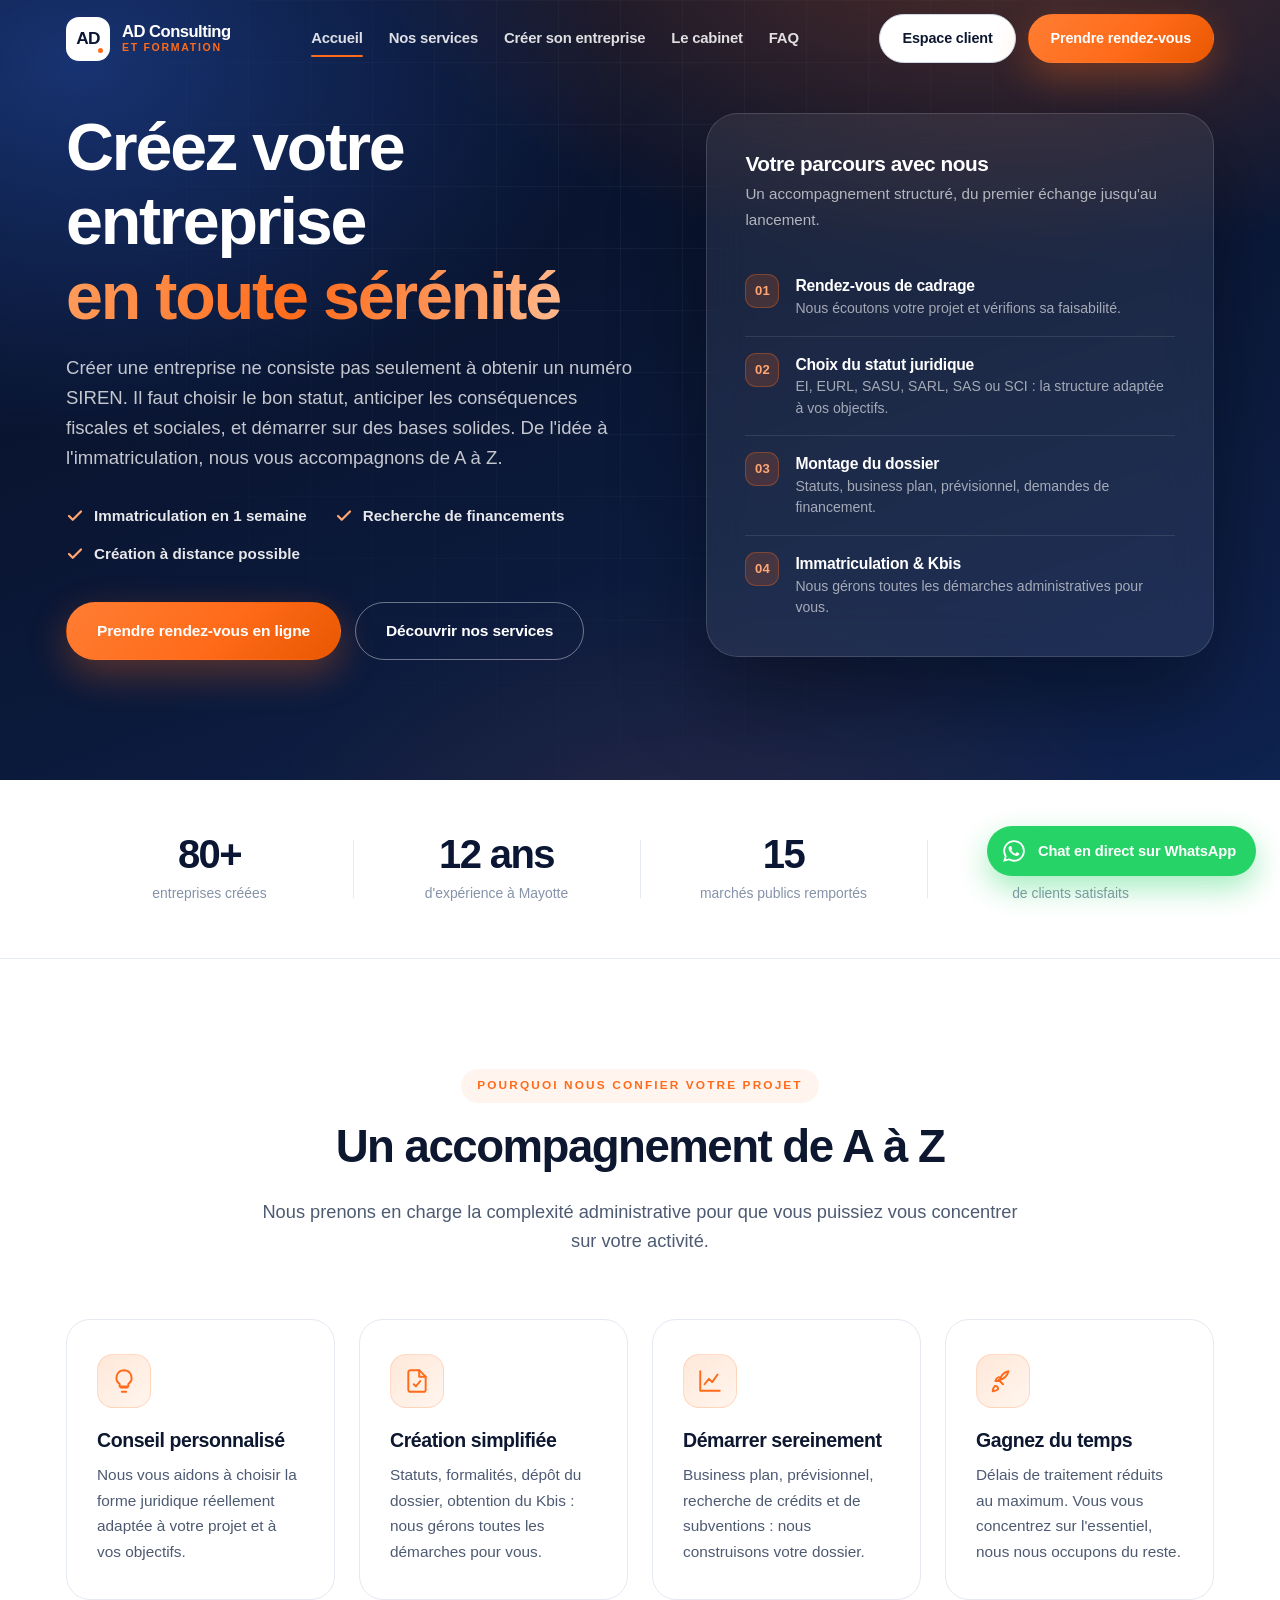
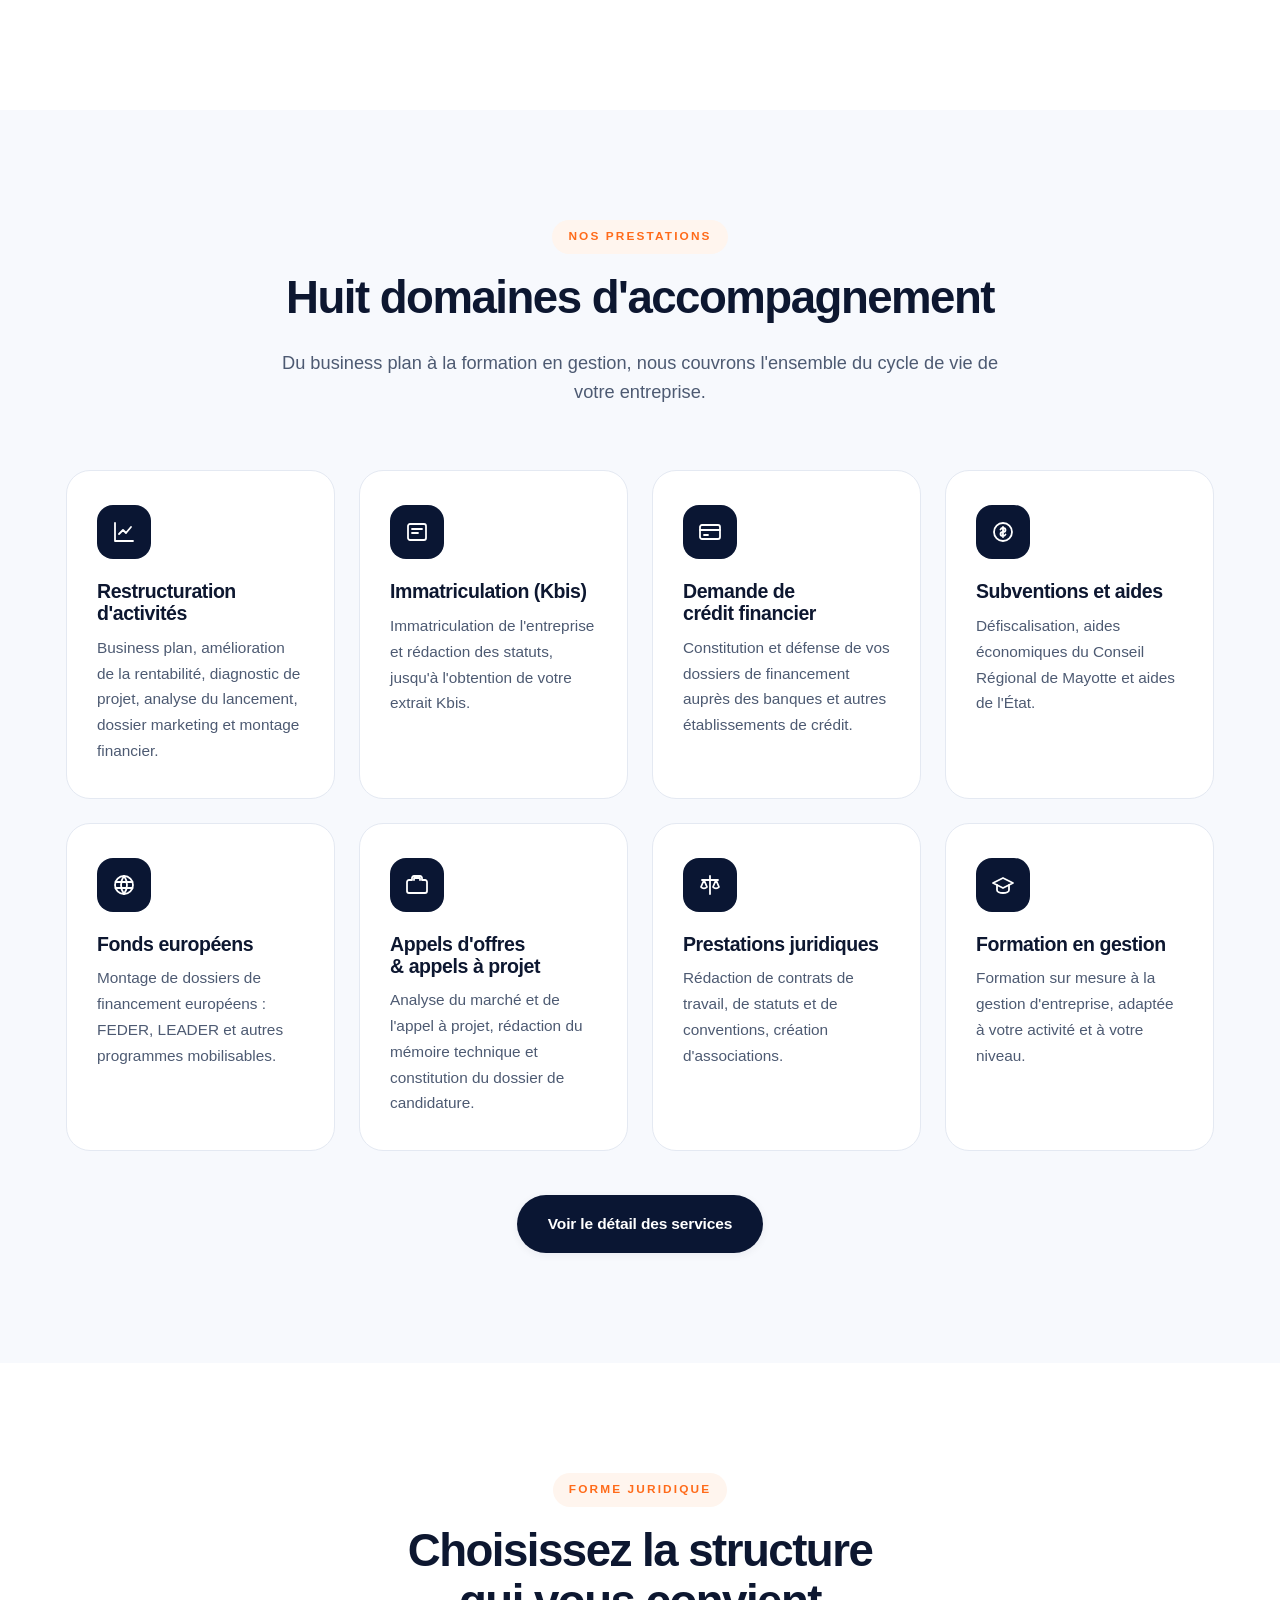
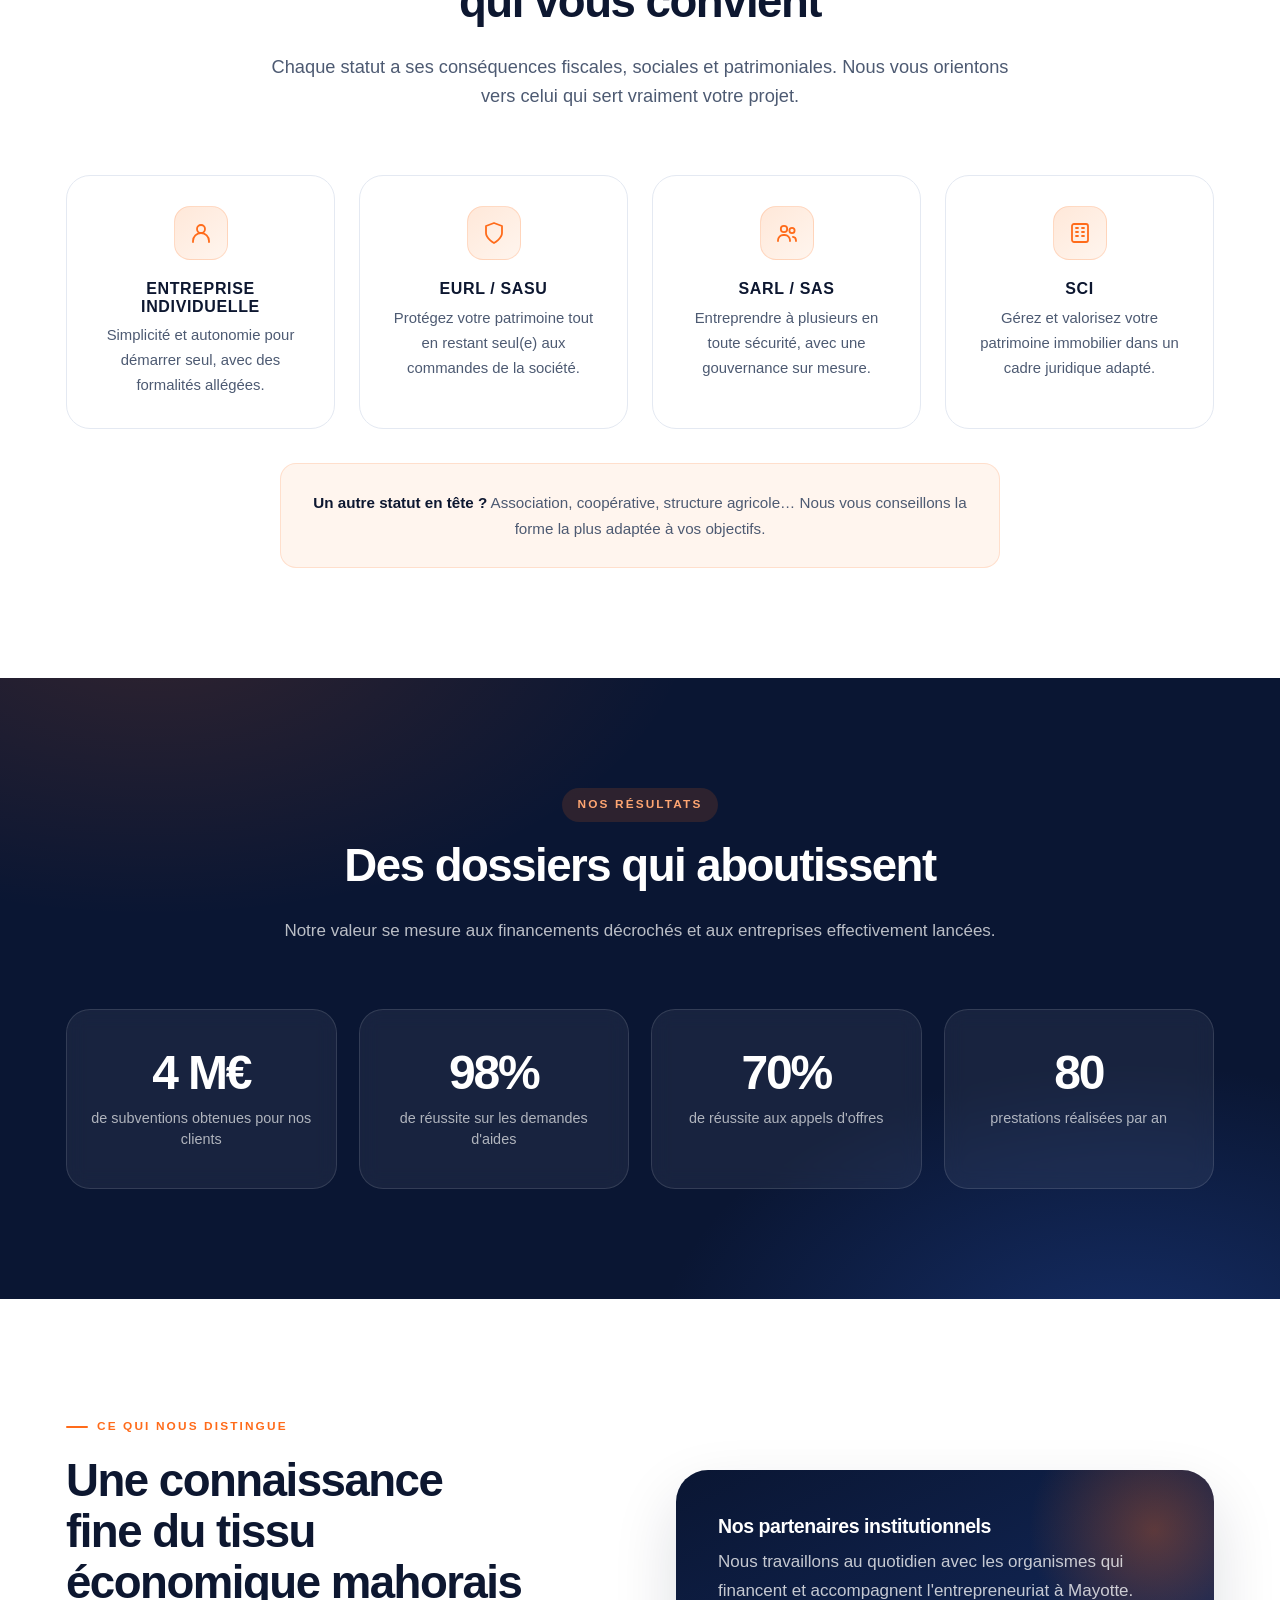
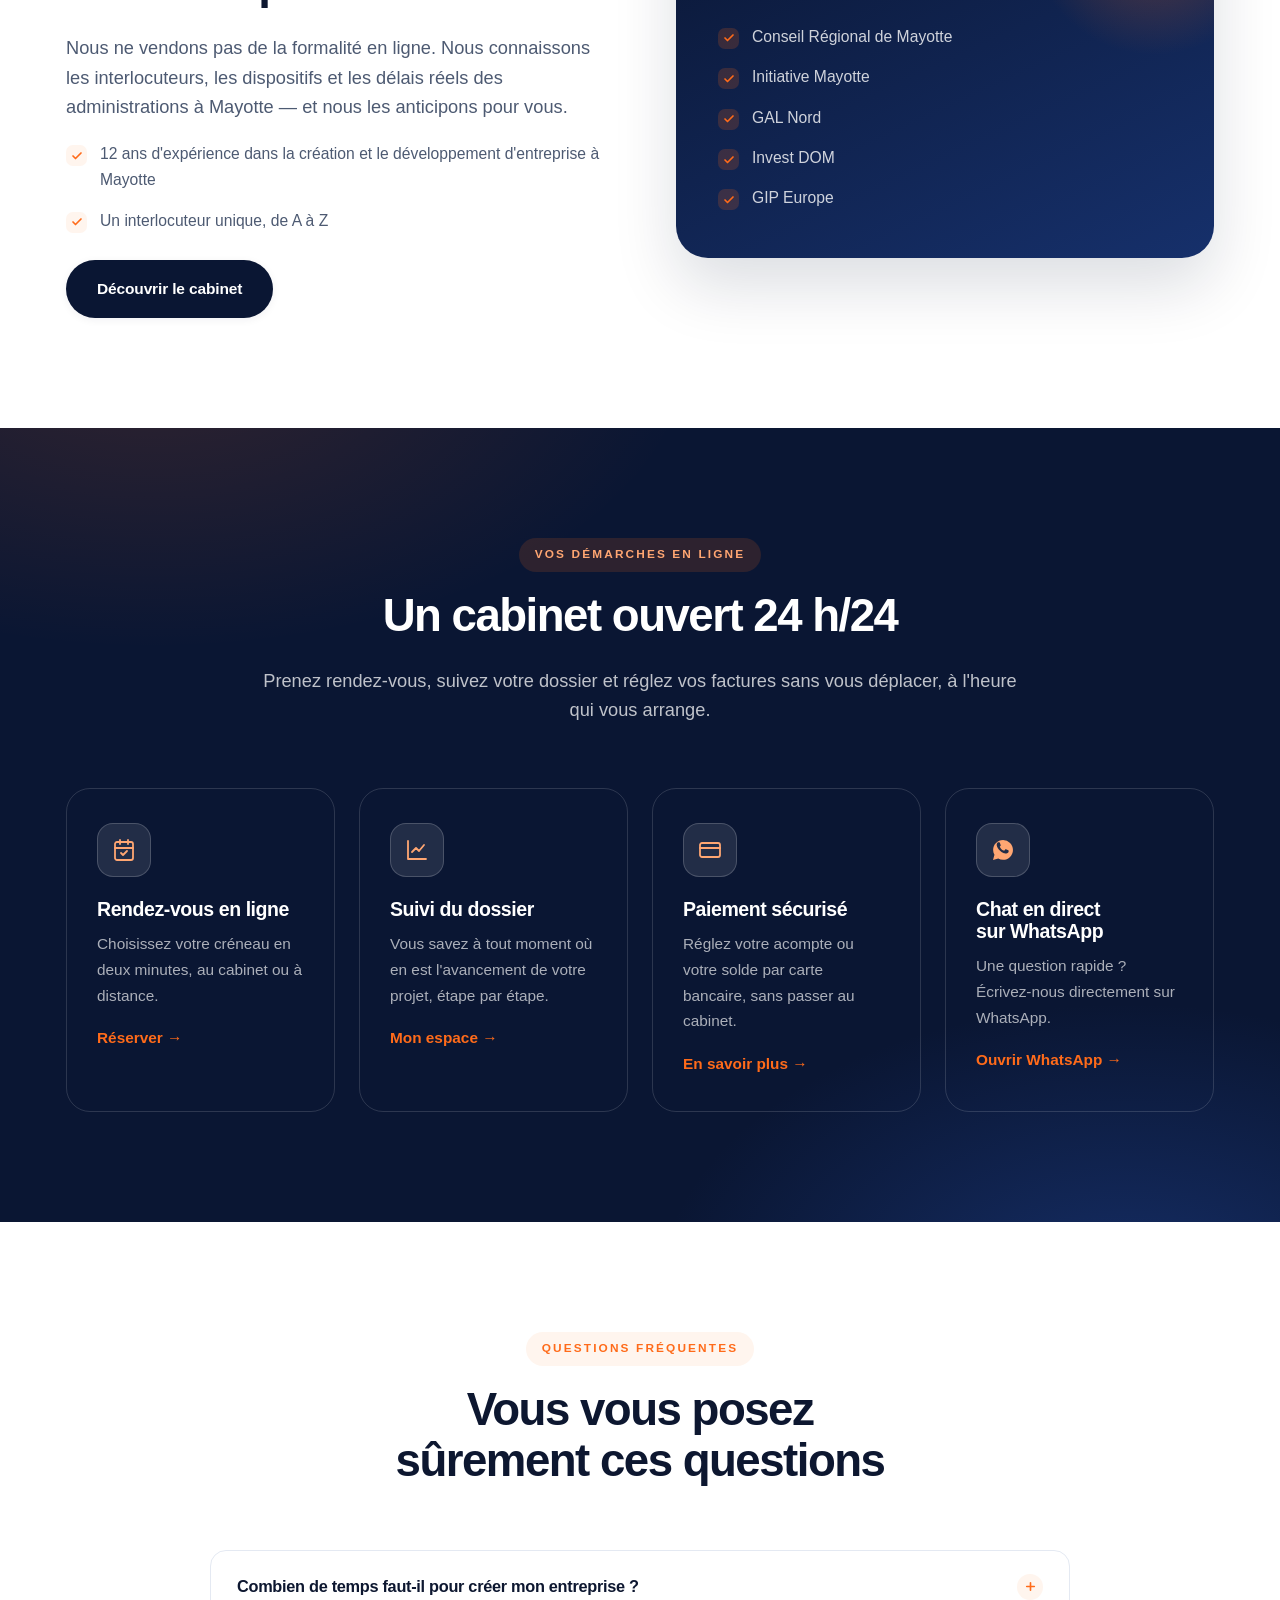
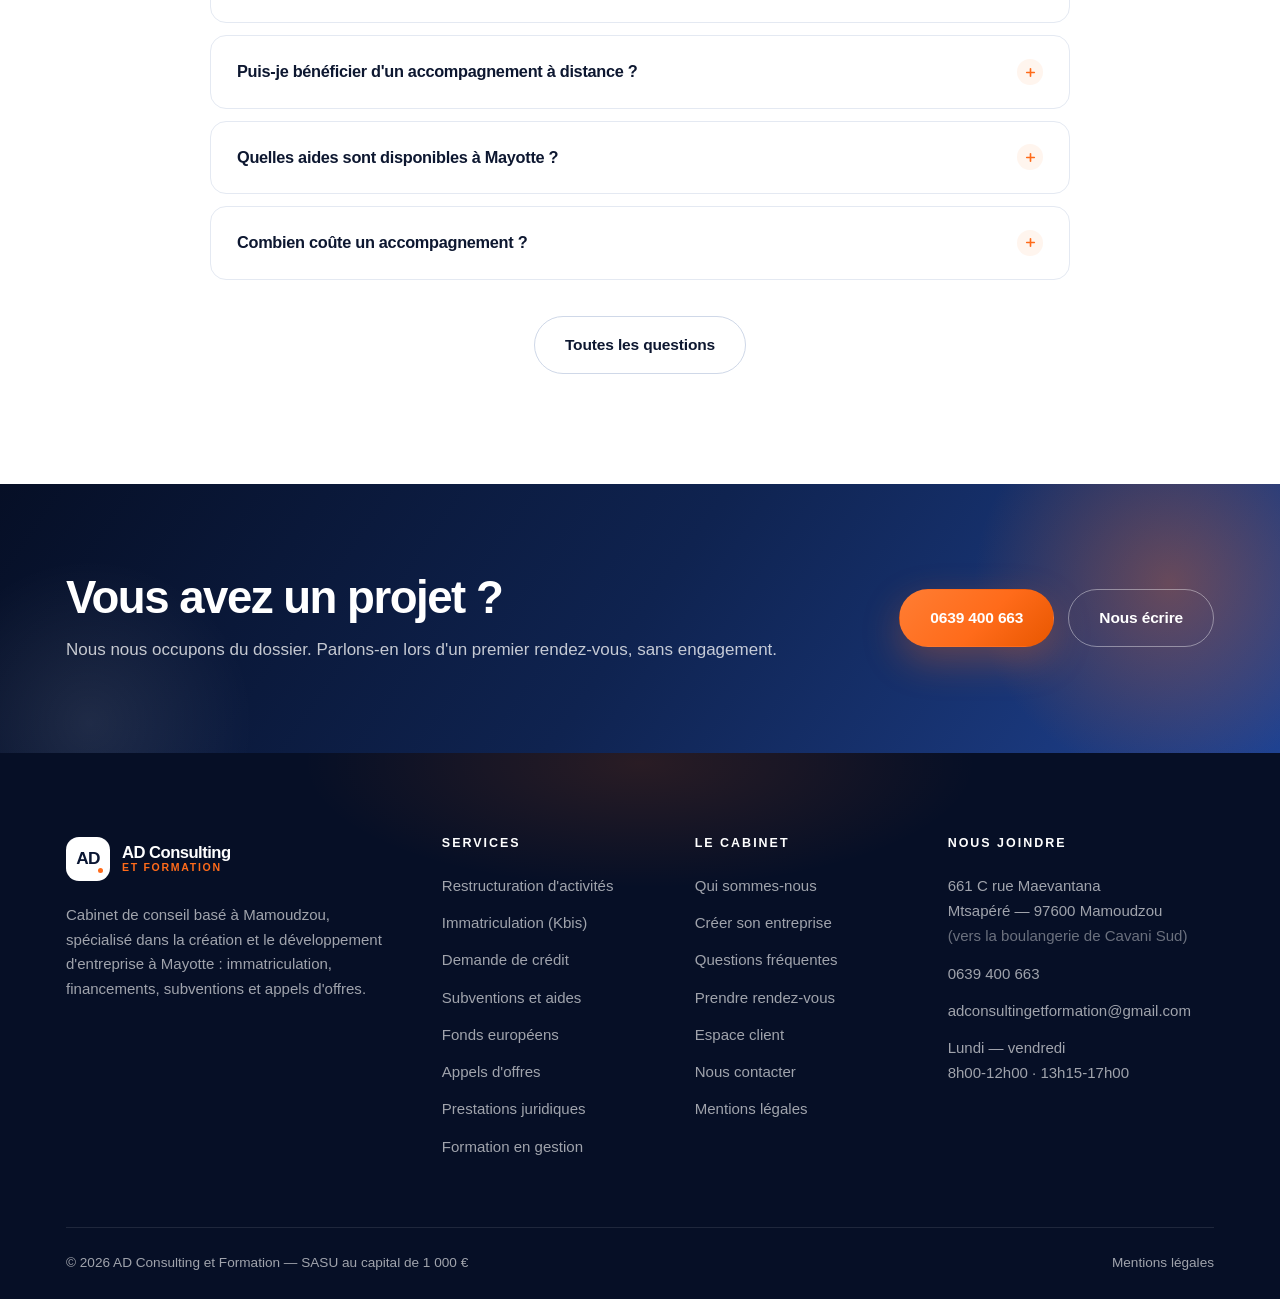
==== index.html @ cc7d8a61 "Mise en ligne du site AD Consulting et Formation (preversion) Co-Authored-By: Claude Opus 4.8 <norep" ====
<!DOCTYPE html>
<html lang="fr">
<head>
<meta charset="utf-8">
<meta name="viewport" content="width=device-width, initial-scale=1">
<title>AD Consulting et Formation — Création d'entreprise & financements à Mayotte</title>
<meta name="description" content="Cabinet de conseil à Mamoudzou : création d'entreprise, immatriculation, recherche de financements et subventions, réponse aux marchés publics. De l'idée à l'immatriculation, nous vous accompagnons de A à Z.">
<meta name="theme-color" content="#0f2350">
<link rel="canonical" href="https://ad-consulting.yt/">

<!-- Partage réseaux sociaux -->
<meta property="og:type" content="website">
<meta property="og:locale" content="fr_FR">
<meta property="og:title" content="AD Consulting et Formation — Créer son entreprise à Mayotte">
<meta property="og:description" content="De l'idée à l'immatriculation, nous vous accompagnons de A à Z. Création d'entreprise, financements, subventions et marchés publics à Mayotte.">
<meta property="og:url" content="https://ad-consulting.yt/">

<link rel="stylesheet" href="assets/css/style.css">

<!-- Référencement local -->
<script type="application/ld+json">
{
  "@context": "https://schema.org",
  "@type": "ProfessionalService",
  "name": "AD Consulting et Formation",
  "description": "Accompagnement à la création et au développement d'entreprise à Mayotte : immatriculation, financements, subventions, marchés publics.",
  "url": "https://ad-consulting.yt/",
  "telephone": "+262639400663",
  "email": "adconsultingetformation@gmail.com",
  "areaServed": "Mayotte",
  "address": {
    "@type": "PostalAddress",
    "streetAddress": "661 C rue Maevantana, Mtsapéré",
    "addressLocality": "Mamoudzou",
    "postalCode": "97600",
    "addressCountry": "YT"
  },
  "openingHoursSpecification": [{
    "@type": "OpeningHoursSpecification",
    "dayOfWeek": ["Monday","Tuesday","Wednesday","Thursday","Friday"],
    "opens": "08:00",
    "closes": "17:00"
  }]
}
</script>
</head>
<body>

<!-- ============================ EN-TÊTE ============================ -->
<header class="header header--over-dark">
  <div class="container header__inner">
    <a class="logo" href="index.html" aria-label="AD Consulting et Formation — accueil">
      <span class="logo__mark" aria-hidden="true">AD</span>
      <span class="logo__text">
        <span class="logo__name">AD Consulting</span>
        <span class="logo__tag">et Formation</span>
      </span>
    </a>

    <nav class="nav" aria-label="Navigation principale">
      <a class="nav__link" href="index.html">Accueil</a>
      <a class="nav__link" href="services.html">Nos services</a>
      <a class="nav__link" href="creer-son-entreprise.html">Créer son entreprise</a>
      <a class="nav__link" href="a-propos.html">Le cabinet</a>
      <a class="nav__link" href="faq.html">FAQ</a>
      <a class="nav__link" href="espace-client.html">Espace client</a>
      <a class="btn btn--primary" href="rendez-vous.html">Prendre rendez-vous</a>
    </nav>

    <div class="header__actions">
      <a class="btn btn--ghost btn--sm" href="espace-client.html">Espace client</a>
      <a class="btn btn--primary" href="rendez-vous.html">Prendre rendez-vous</a>
    </div>

    <button class="burger" type="button" aria-label="Ouvrir le menu" aria-expanded="false">
      <span></span><span></span><span></span>
    </button>
  </div>
</header>

<main>

<!-- ============================ HÉROS ============================ -->
<section class="hero">
  <div class="container hero__grid">
    <div>
      <h1>Créez votre entreprise<br><span class="grad">en toute sérénité</span></h1>
      <p class="hero__sub">
        Créer une entreprise ne consiste pas seulement à obtenir un numéro SIREN.
        Il faut choisir le bon statut, anticiper les conséquences fiscales et sociales,
        et démarrer sur des bases solides. De l'idée à l'immatriculation, nous vous
        accompagnons de A à Z.
      </p>

      <ul class="hero__points">
        <li>
          <svg width="18" height="18" viewBox="0 0 24 24" fill="none" stroke="currentColor" stroke-width="3" stroke-linecap="round" stroke-linejoin="round" aria-hidden="true"><polyline points="20 6 9 17 4 12"/></svg>
          Immatriculation en 1 semaine
        </li>
        <li>
          <svg width="18" height="18" viewBox="0 0 24 24" fill="none" stroke="currentColor" stroke-width="3" stroke-linecap="round" stroke-linejoin="round" aria-hidden="true"><polyline points="20 6 9 17 4 12"/></svg>
          Recherche de financements
        </li>
        <li>
          <svg width="18" height="18" viewBox="0 0 24 24" fill="none" stroke="currentColor" stroke-width="3" stroke-linecap="round" stroke-linejoin="round" aria-hidden="true"><polyline points="20 6 9 17 4 12"/></svg>
          Création à distance possible
        </li>
      </ul>

      <div class="btn-row">
        <a class="btn btn--primary" href="rendez-vous.html">Prendre rendez-vous en ligne</a>
        <a class="btn btn--outline-light" href="services.html">Découvrir nos services</a>
      </div>
    </div>

    <aside class="hero__card reveal">
      <h3>Votre parcours avec nous</h3>
      <p>Un accompagnement structuré, du premier échange jusqu'au lancement.</p>
      <ol class="steps">
        <li><span><strong>Rendez-vous de cadrage</strong><span>Nous écoutons votre projet et vérifions sa faisabilité.</span></span></li>
        <li><span><strong>Choix du statut juridique</strong><span>EI, EURL, SASU, SARL, SAS ou SCI : la structure adaptée à vos objectifs.</span></span></li>
        <li><span><strong>Montage du dossier</strong><span>Statuts, business plan, prévisionnel, demandes de financement.</span></span></li>
        <li><span><strong>Immatriculation & Kbis</strong><span>Nous gérons toutes les démarches administratives pour vous.</span></span></li>
      </ol>
    </aside>
  </div>
</section>

<!-- ============================ BANDEAU CONFIANCE ============================ -->
<section class="trust">
  <div class="container">
    <div class="trust__grid">
      <div class="trust__item">
        <strong><span data-count="80">80</span>+</strong>
        <span>entreprises créées</span>
      </div>
      <div class="trust__item">
        <strong><span data-count="12">12</span> ans</strong>
        <span>d'expérience à Mayotte</span>
      </div>
      <div class="trust__item">
        <strong><span data-count="15">15</span></strong>
        <span>marchés publics remportés</span>
      </div>
      <div class="trust__item">
        <strong><span data-count="95">95</span>%</strong>
        <span>de clients satisfaits</span>
      </div>
    </div>
  </div>
</section>

<!-- ============================ PROMESSE ============================ -->
<section class="section">
  <div class="container">
    <div class="section-head reveal">
      <span class="eyebrow">Pourquoi nous confier votre projet</span>
      <h2>Un accompagnement de A à Z</h2>
      <p class="lead">Nous prenons en charge la complexité administrative pour que vous puissiez vous concentrer sur votre activité.</p>
    </div>

    <div class="grid grid--4">
      <article class="card reveal">
        <div class="icon icon--orange" aria-hidden="true">
          <svg width="26" height="26" viewBox="0 0 24 24" fill="none" stroke="currentColor" stroke-width="1.8" stroke-linecap="round" stroke-linejoin="round"><path d="M9 18h6M10 22h4M12 2a7 7 0 0 0-4 12.7V17h8v-2.3A7 7 0 0 0 12 2z"/></svg>
        </div>
        <h3>Conseil personnalisé</h3>
        <p>Nous vous aidons à choisir la forme juridique réellement adaptée à votre projet et à vos objectifs.</p>
      </article>

      <article class="card reveal">
        <div class="icon icon--orange" aria-hidden="true">
          <svg width="26" height="26" viewBox="0 0 24 24" fill="none" stroke="currentColor" stroke-width="1.8" stroke-linecap="round" stroke-linejoin="round"><path d="M14 2H6a2 2 0 0 0-2 2v16a2 2 0 0 0 2 2h12a2 2 0 0 0 2-2V8z"/><polyline points="14 2 14 8 20 8"/><polyline points="9 15 11 17 15 12"/></svg>
        </div>
        <h3>Création simplifiée</h3>
        <p>Statuts, formalités, dépôt du dossier, obtention du Kbis : nous gérons toutes les démarches pour vous.</p>
      </article>

      <article class="card reveal">
        <div class="icon icon--orange" aria-hidden="true">
          <svg width="26" height="26" viewBox="0 0 24 24" fill="none" stroke="currentColor" stroke-width="1.8" stroke-linecap="round" stroke-linejoin="round"><path d="M3 3v18h18"/><path d="M7 15l4-5 3 3 5-7"/></svg>
        </div>
        <h3>Démarrer sereinement</h3>
        <p>Business plan, prévisionnel, recherche de crédits et de subventions : nous construisons votre dossier.</p>
      </article>

      <article class="card reveal">
        <div class="icon icon--orange" aria-hidden="true">
          <svg width="26" height="26" viewBox="0 0 24 24" fill="none" stroke="currentColor" stroke-width="1.8" stroke-linecap="round" stroke-linejoin="round"><path d="M4.5 16.5c-1.5 1.3-2 5-2 5s3.7-.5 5-2a2.8 2.8 0 0 0-3-3z"/><path d="M12 15l-3-3a10 10 0 0 1 8-9 10 10 0 0 1-9 8z"/><path d="M9 12H5s.5-2.2 2-3c1.7-.9 3 0 3 0"/></svg>
        </div>
        <h3>Gagnez du temps</h3>
        <p>Délais de traitement réduits au maximum. Vous vous concentrez sur l'essentiel, nous nous occupons du reste.</p>
      </article>
    </div>
  </div>
</section>

<!-- ============================ SERVICES ============================ -->
<section class="section section--paper">
  <div class="container">
    <div class="section-head reveal">
      <span class="eyebrow">Nos prestations</span>
      <h2>Huit domaines d'accompagnement</h2>
      <p class="lead">Du business plan à la formation en gestion, nous couvrons l'ensemble du cycle de vie de votre entreprise.</p>
    </div>

    <div class="grid grid--4">
      <article class="card reveal">
        <div class="icon" aria-hidden="true">
          <svg width="24" height="24" viewBox="0 0 24 24" fill="none" stroke="currentColor" stroke-width="1.8" stroke-linecap="round" stroke-linejoin="round"><path d="M3 3v18h18"/><path d="m7 14 4-4 3 3 5-6"/></svg>
        </div>
        <h3>Restructuration d'activités</h3>
        <p>Business plan, amélioration de la rentabilité, diagnostic de projet, analyse du lancement, dossier marketing et montage financier.</p>
      </article>

      <article class="card reveal">
        <div class="icon" aria-hidden="true">
          <svg width="24" height="24" viewBox="0 0 24 24" fill="none" stroke="currentColor" stroke-width="1.8" stroke-linecap="round" stroke-linejoin="round"><rect x="3" y="4" width="18" height="16" rx="2"/><path d="M7 9h10M7 13h6"/></svg>
        </div>
        <h3>Immatriculation (Kbis)</h3>
        <p>Immatriculation de l'entreprise et rédaction des statuts, jusqu'à l'obtention de votre extrait Kbis.</p>
      </article>

      <article class="card reveal">
        <div class="icon" aria-hidden="true">
          <svg width="24" height="24" viewBox="0 0 24 24" fill="none" stroke="currentColor" stroke-width="1.8" stroke-linecap="round" stroke-linejoin="round"><rect x="2" y="5" width="20" height="14" rx="2"/><path d="M2 10h20M6 15h4"/></svg>
        </div>
        <h3>Demande de crédit financier</h3>
        <p>Constitution et défense de vos dossiers de financement auprès des banques et autres établissements de crédit.</p>
      </article>

      <article class="card reveal">
        <div class="icon" aria-hidden="true">
          <svg width="24" height="24" viewBox="0 0 24 24" fill="none" stroke="currentColor" stroke-width="1.8" stroke-linecap="round" stroke-linejoin="round"><circle cx="12" cy="12" r="9"/><path d="M12 7v10M9.5 9.5A2.5 2.5 0 0 1 12 8c1.4 0 2.5.9 2.5 2s-1.1 2-2.5 2-2.5.9-2.5 2 1.1 2 2.5 2a2.5 2.5 0 0 0 2.5-1.5"/></svg>
        </div>
        <h3>Subventions et aides</h3>
        <p>Défiscalisation, aides économiques du Conseil Régional de Mayotte et aides de l'État.</p>
      </article>

      <article class="card reveal">
        <div class="icon" aria-hidden="true">
          <svg width="24" height="24" viewBox="0 0 24 24" fill="none" stroke="currentColor" stroke-width="1.8" stroke-linecap="round" stroke-linejoin="round"><circle cx="12" cy="12" r="9"/><path d="M12 3a15 15 0 0 1 0 18M12 3a15 15 0 0 0 0 18M3.5 9h17M3.5 15h17"/></svg>
        </div>
        <h3>Fonds européens</h3>
        <p>Montage de dossiers de financement européens : FEDER, LEADER et autres programmes mobilisables.</p>
      </article>

      <article class="card reveal">
        <div class="icon" aria-hidden="true">
          <svg width="24" height="24" viewBox="0 0 24 24" fill="none" stroke="currentColor" stroke-width="1.8" stroke-linecap="round" stroke-linejoin="round"><path d="M20 7h-3V5a2 2 0 0 0-2-2H9a2 2 0 0 0-2 2v2H4a2 2 0 0 0-2 2v9a2 2 0 0 0 2 2h16a2 2 0 0 0 2-2V9a2 2 0 0 0-2-2z"/><path d="M9 7V5h6v2"/></svg>
        </div>
        <h3>Appels d'offres &amp; appels à projet</h3>
        <p>Analyse du marché et de l'appel à projet, rédaction du mémoire technique et constitution du dossier de candidature.</p>
      </article>

      <article class="card reveal">
        <div class="icon" aria-hidden="true">
          <svg width="24" height="24" viewBox="0 0 24 24" fill="none" stroke="currentColor" stroke-width="1.8" stroke-linecap="round" stroke-linejoin="round"><path d="M12 3v18M4 7h16M6 7l-3 7a4 4 0 0 0 6 0zM18 7l3 7a4 4 0 0 1-6 0z"/></svg>
        </div>
        <h3>Prestations juridiques</h3>
        <p>Rédaction de contrats de travail, de statuts et de conventions, création d'associations.</p>
      </article>

      <article class="card reveal">
        <div class="icon" aria-hidden="true">
          <svg width="24" height="24" viewBox="0 0 24 24" fill="none" stroke="currentColor" stroke-width="1.8" stroke-linecap="round" stroke-linejoin="round"><path d="M22 10 12 5 2 10l10 5 10-5z"/><path d="M6 12v5c0 1.7 2.7 3 6 3s6-1.3 6-3v-5"/></svg>
        </div>
        <h3>Formation en gestion</h3>
        <p>Formation sur mesure à la gestion d'entreprise, adaptée à votre activité et à votre niveau.</p>
      </article>
    </div>

    <div class="btn-row btn-row--center" style="margin-top:44px">
      <a class="btn btn--navy" href="services.html">Voir le détail des services</a>
    </div>
  </div>
</section>

<!-- ============================ STATUTS JURIDIQUES ============================ -->
<section class="section">
  <div class="container">
    <div class="section-head reveal">
      <span class="eyebrow">Forme juridique</span>
      <h2>Choisissez la structure qui vous convient</h2>
      <p class="lead">Chaque statut a ses conséquences fiscales, sociales et patrimoniales. Nous vous orientons vers celui qui sert vraiment votre projet.</p>
    </div>

    <div class="grid grid--4">
      <article class="status-card reveal">
        <div class="icon icon--orange" aria-hidden="true">
          <svg width="24" height="24" viewBox="0 0 24 24" fill="none" stroke="currentColor" stroke-width="1.8" stroke-linecap="round" stroke-linejoin="round"><circle cx="12" cy="8" r="4"/><path d="M4 21v-1a8 8 0 0 1 16 0v1"/></svg>
        </div>
        <h3>Entreprise individuelle</h3>
        <p>Simplicité et autonomie pour démarrer seul, avec des formalités allégées.</p>
      </article>

      <article class="status-card reveal">
        <div class="icon icon--orange" aria-hidden="true">
          <svg width="24" height="24" viewBox="0 0 24 24" fill="none" stroke="currentColor" stroke-width="1.8" stroke-linecap="round" stroke-linejoin="round"><path d="M12 22s8-4.5 8-10V5l-8-3-8 3v7c0 5.5 8 10 8 10z"/></svg>
        </div>
        <h3>EURL / SASU</h3>
        <p>Protégez votre patrimoine tout en restant seul(e) aux commandes de la société.</p>
      </article>

      <article class="status-card reveal">
        <div class="icon icon--orange" aria-hidden="true">
          <svg width="24" height="24" viewBox="0 0 24 24" fill="none" stroke="currentColor" stroke-width="1.8" stroke-linecap="round" stroke-linejoin="round"><circle cx="9" cy="8" r="3.2"/><circle cx="17" cy="9.5" r="2.6"/><path d="M3 20v-.8A5.2 5.2 0 0 1 8.2 14h1.6A5.2 5.2 0 0 1 15 19.2v.8"/><path d="M21 20v-.6a3.6 3.6 0 0 0-3.1-3.5"/></svg>
        </div>
        <h3>SARL / SAS</h3>
        <p>Entreprendre à plusieurs en toute sécurité, avec une gouvernance sur mesure.</p>
      </article>

      <article class="status-card reveal">
        <div class="icon icon--orange" aria-hidden="true">
          <svg width="24" height="24" viewBox="0 0 24 24" fill="none" stroke="currentColor" stroke-width="1.8" stroke-linecap="round" stroke-linejoin="round"><rect x="4" y="3" width="16" height="18" rx="2"/><path d="M8 7h2M14 7h2M8 11h2M14 11h2M8 15h2M14 15h2"/></svg>
        </div>
        <h3>SCI</h3>
        <p>Gérez et valorisez votre patrimoine immobilier dans un cadre juridique adapté.</p>
      </article>
    </div>

    <div class="note reveal mw-720 mx-auto text-center" style="margin-top:34px">
      <p><strong>Un autre statut en tête ?</strong> Association, coopérative, structure agricole… Nous vous conseillons la forme la plus adaptée à vos objectifs.</p>
    </div>
  </div>
</section>

<!-- ============================ CHIFFRES CLÉS ============================ -->
<section class="section section--dark">
  <div class="container">
    <div class="section-head reveal">
      <span class="eyebrow">Nos résultats</span>
      <h2>Des dossiers qui aboutissent</h2>
      <p>Notre valeur se mesure aux financements décrochés et aux entreprises effectivement lancées.</p>
    </div>

    <div class="stats">
      <div class="stat reveal">
        <span class="stat__num"><span data-count="4">4</span> M€</span>
        <span class="stat__label">de subventions obtenues pour nos clients</span>
      </div>
      <div class="stat reveal">
        <span class="stat__num"><span data-count="98">98</span>%</span>
        <span class="stat__label">de réussite sur les demandes d'aides</span>
      </div>
      <div class="stat reveal">
        <span class="stat__num"><span data-count="70">70</span>%</span>
        <span class="stat__label">de réussite aux appels d'offres</span>
      </div>
      <div class="stat reveal">
        <span class="stat__num"><span data-count="80">80</span></span>
        <span class="stat__label">prestations réalisées par an</span>
      </div>
    </div>
  </div>
</section>

<!-- ============================ DIFFÉRENCIATION ============================ -->
<section class="section">
  <div class="container split">
    <div class="reveal">
      <span class="eyebrow">Ce qui nous distingue</span>
      <h2>Une connaissance fine du tissu économique mahorais</h2>
      <p class="lead">
        Nous ne vendons pas de la formalité en ligne. Nous connaissons les interlocuteurs,
        les dispositifs et les délais réels des administrations à Mayotte — et nous les
        anticipons pour vous.
      </p>
      <ul class="checks">
        <li>12 ans d'expérience dans la création et le développement d'entreprise à Mayotte</li>
        <li>Un interlocuteur unique, de A à Z</li>
      </ul>
      <div class="btn-row" style="margin-top:26px">
        <a class="btn btn--navy" href="a-propos.html">Découvrir le cabinet</a>
      </div>
    </div>

    <div class="split__panel reveal">
      <h3>Nos partenaires institutionnels</h3>
      <p>Nous travaillons au quotidien avec les organismes qui financent et accompagnent l'entrepreneuriat à Mayotte.</p>
      <ul class="checks">
        <li>Conseil Régional de Mayotte</li>
        <li>Initiative Mayotte</li>
        <li>GAL Nord</li>
        <li>Invest DOM</li>
        <li>GIP Europe</li>
      </ul>
    </div>
  </div>
</section>

<!-- ============================ SERVICES EN LIGNE ============================ -->
<section class="section section--dark">
  <div class="container">
    <div class="section-head reveal">
      <span class="eyebrow">Vos démarches en ligne</span>
      <h2>Un cabinet ouvert 24 h/24</h2>
      <p class="lead">Prenez rendez-vous, suivez votre dossier et réglez vos factures sans vous déplacer, à l'heure qui vous arrange.</p>
    </div>

    <div class="grid grid--4">
      <article class="card reveal" style="background:transparent; border-color:rgba(255,255,255,.14)">
        <div class="icon icon--glass" aria-hidden="true">
          <svg width="24" height="24" viewBox="0 0 24 24" fill="none" stroke="currentColor" stroke-width="1.8" stroke-linecap="round" stroke-linejoin="round"><rect x="3" y="4" width="18" height="18" rx="2"/><path d="M3 10h18M8 2v4M16 2v4"/><path d="m9 15 2 2 4-4"/></svg>
        </div>
        <h3 style="color:#fff">Rendez-vous en ligne</h3>
        <p style="color:rgba(255,255,255,.66)">Choisissez votre créneau en deux minutes, au cabinet ou à distance.</p>
        <p style="margin-top:16px"><a href="rendez-vous.html" style="font-weight:700">Réserver →</a></p>
      </article>

      <article class="card reveal" data-delay="1" style="background:transparent; border-color:rgba(255,255,255,.14)">
        <div class="icon icon--glass" aria-hidden="true">
          <svg width="24" height="24" viewBox="0 0 24 24" fill="none" stroke="currentColor" stroke-width="1.8" stroke-linecap="round" stroke-linejoin="round"><path d="M3 3v18h18"/><path d="m7 14 4-4 3 3 5-6"/></svg>
        </div>
        <h3 style="color:#fff">Suivi du dossier</h3>
        <p style="color:rgba(255,255,255,.66)">Vous savez à tout moment où en est l'avancement de votre projet, étape par étape.</p>
        <p style="margin-top:16px"><a href="espace-client.html" style="font-weight:700">Mon espace →</a></p>
      </article>

      <article class="card reveal" data-delay="2" style="background:transparent; border-color:rgba(255,255,255,.14)">
        <div class="icon icon--glass" aria-hidden="true">
          <svg width="24" height="24" viewBox="0 0 24 24" fill="none" stroke="currentColor" stroke-width="1.8" stroke-linecap="round" stroke-linejoin="round"><rect x="2" y="5" width="20" height="14" rx="2"/><path d="M2 10h20"/></svg>
        </div>
        <h3 style="color:#fff">Paiement sécurisé</h3>
        <p style="color:rgba(255,255,255,.66)">Réglez votre acompte ou votre solde par carte bancaire, sans passer au cabinet.</p>
        <p style="margin-top:16px"><a href="espace-client.html" style="font-weight:700">En savoir plus →</a></p>
      </article>

      <article class="card reveal" data-delay="3" style="background:transparent; border-color:rgba(255,255,255,.14)">
        <div class="icon icon--glass" aria-hidden="true">
          <svg width="24" height="24" viewBox="0 0 24 24" fill="currentColor" aria-hidden="true"><path d="M12.04 2C6.58 2 2.13 6.45 2.13 11.91c0 1.75.46 3.45 1.32 4.95L2 22l5.25-1.38a9.9 9.9 0 0 0 4.79 1.22h.01c5.46 0 9.91-4.45 9.91-9.91 0-2.65-1.03-5.14-2.9-7.01A9.82 9.82 0 0 0 12.04 2zm5.52 11.99c-.25.7-1.47 1.34-2.02 1.42-.51.08-1.16.11-1.87-.12-.43-.14-.98-.32-1.69-.63-2.98-1.29-4.92-4.29-5.07-4.49-.15-.2-1.21-1.61-1.21-3.07s.77-2.18 1.04-2.48c.27-.3.59-.37.79-.37l.57.01c.18.01.43-.07.67.51.25.6.85 2.06.92 2.21.07.15.12.32.02.52-.1.2-.15.32-.3.5l-.44.51c-.15.15-.3.31-.13.61.17.3.76 1.25 1.63 2.02 1.12 1 2.07 1.31 2.37 1.46.3.15.47.12.65-.07.18-.2.75-.87.95-1.17.2-.3.4-.25.67-.15.27.1 1.72.81 2.02.96.3.15.5.22.57.35.07.12.07.72-.18 1.42z"/></svg>
        </div>
        <h3 style="color:#fff">Chat en direct sur WhatsApp</h3>
        <p style="color:rgba(255,255,255,.66)">Une question rapide ? Écrivez-nous directement sur WhatsApp.</p>
        <p style="margin-top:16px"><a href="https://wa.me/262639400663" target="_blank" rel="noopener" style="font-weight:700">Ouvrir WhatsApp →</a></p>
      </article>
    </div>
  </div>
</section>

<!-- ============================ FAQ RAPIDE ============================ -->
<section class="section">
  <div class="container">
    <div class="section-head reveal">
      <span class="eyebrow">Questions fréquentes</span>
      <h2>Vous vous posez sûrement ces questions</h2>
    </div>

    <div class="faq reveal">
      <div class="faq__item">
        <button class="faq__q" type="button" aria-expanded="false">Combien de temps faut-il pour créer mon entreprise ?</button>
        <div class="faq__a"><p>Une semaine maximum à partir du moment où votre dossier est complet. Selon la complexité du dossier, l'obtention du Kbis prend généralement entre 2 et 7 jours.</p></div>
      </div>
      <div class="faq__item">
        <button class="faq__q" type="button" aria-expanded="false">Puis-je bénéficier d'un accompagnement à distance ?</button>
        <div class="faq__a"><p>Oui. L'ensemble du dossier peut être réalisé à distance : les échanges se font par Visio, téléphone, WhatsApp ou e-mail, et les documents sont transmis au format numérique. Un passage au cabinet reste possible si vous le souhaitez.</p></div>
      </div>
      <div class="faq__item">
        <button class="faq__q" type="button" aria-expanded="false">Quelles aides sont disponibles à Mayotte ?</button>
        <div class="faq__a"><p>Mayotte est un territoire bien doté en financement : nous avons la chance d'avoir beaucoup de structures qui financent les entreprises mahoraises. Nous identifions celles auxquelles vous êtes éligible et montons les dossiers correspondants.</p></div>
      </div>
      <div class="faq__item">
        <button class="faq__q" type="button" aria-expanded="false">Combien coûte un accompagnement ?</button>
        <div class="faq__a"><p>Cela dépend de la prestation : de 50 € pour un acte simple, et plus pour un montage complet avec recherche de financements. Un devis précis vous est remis après le rendez-vous de cadrage.</p></div>
      </div>
    </div>

    <div class="btn-row btn-row--center" style="margin-top:36px">
      <a class="btn btn--ghost" href="faq.html">Toutes les questions</a>
    </div>
  </div>
</section>

<!-- ============================ APPEL À L'ACTION ============================ -->
<section class="cta">
  <div class="container cta__inner">
    <div>
      <h2>Vous avez un projet ?</h2>
      <p>Nous nous occupons du dossier. Parlons-en lors d'un premier rendez-vous, sans engagement.</p>
    </div>
    <div class="btn-row">
      <a class="btn btn--primary" href="tel:0639400663">0639 400 663</a>
      <a class="btn btn--outline-light" href="contact.html">Nous écrire</a>
    </div>
  </div>
</section>

</main>

<!-- ============================ PIED DE PAGE ============================ -->
<footer class="footer">
  <div class="container">
    <div class="footer__grid">
      <div>
        <a class="logo" href="index.html">
          <span class="logo__mark" aria-hidden="true">AD</span>
          <span class="logo__text">
            <span class="logo__name">AD Consulting</span>
            <span class="logo__tag">et Formation</span>
          </span>
        </a>
        <p class="footer__about">
          Cabinet de conseil basé à Mamoudzou, spécialisé dans la création et le
          développement d'entreprise à Mayotte : immatriculation, financements,
          subventions et appels d'offres.
        </p>
      </div>

      <div>
        <h4>Services</h4>
        <ul>
          <li><a href="services.html#restructuration">Restructuration d'activités</a></li>
          <li><a href="services.html#immatriculation">Immatriculation (Kbis)</a></li>
          <li><a href="services.html#credit">Demande de crédit</a></li>
          <li><a href="services.html#subventions">Subventions et aides</a></li>
          <li><a href="services.html#fonds-europeens">Fonds européens</a></li>
          <li><a href="services.html#appels-offres">Appels d'offres</a></li>
          <li><a href="services.html#juridique">Prestations juridiques</a></li>
          <li><a href="services.html#formation">Formation en gestion</a></li>
        </ul>
      </div>

      <div>
        <h4>Le cabinet</h4>
        <ul>
          <li><a href="a-propos.html">Qui sommes-nous</a></li>
          <li><a href="creer-son-entreprise.html">Créer son entreprise</a></li>
          <li><a href="faq.html">Questions fréquentes</a></li>
          <li><a href="rendez-vous.html">Prendre rendez-vous</a></li>
          <li><a href="espace-client.html">Espace client</a></li>
          <li><a href="contact.html">Nous contacter</a></li>
          <li><a href="mentions-legales.html">Mentions légales</a></li>
        </ul>
      </div>

      <div>
        <h4>Nous joindre</h4>
        <ul>
          <li>661 C rue Maevantana<br>Mtsapéré — 97600 Mamoudzou<br><span style="opacity:.65">(vers la boulangerie de Cavani Sud)</span></li>
          <li><a href="tel:0639400663">0639 400 663</a></li>
          <li><a href="mailto:adconsultingetformation@gmail.com">adconsultingetformation@gmail.com</a></li>
          <li>Lundi — vendredi<br>8h00-12h00 · 13h15-17h00</li>
        </ul>
      </div>
    </div>

    <div class="footer__bottom">
      <span>© <span data-year>2026</span> AD Consulting et Formation — SASU au capital de 1 000 €</span>
      <span><a href="mentions-legales.html">Mentions légales</a></span>
    </div>
  </div>
</footer>

<a class="float-wa" href="https://wa.me/262639400663" target="_blank" rel="noopener" aria-label="Chat en direct sur WhatsApp">
  <svg width="26" height="26" viewBox="0 0 24 24" fill="currentColor" aria-hidden="true"><path d="M12.04 2C6.58 2 2.13 6.45 2.13 11.91c0 1.75.46 3.45 1.32 4.95L2 22l5.25-1.38a9.9 9.9 0 0 0 4.79 1.22h.01c5.46 0 9.91-4.45 9.91-9.91 0-2.65-1.03-5.14-2.9-7.01A9.82 9.82 0 0 0 12.04 2zm0 18.15h-.01a8.2 8.2 0 0 1-4.19-1.15l-.3-.18-3.12.82.83-3.04-.2-.31a8.2 8.2 0 0 1-1.26-4.38c0-4.54 3.7-8.23 8.25-8.23 2.2 0 4.27.86 5.83 2.42a8.19 8.19 0 0 1 2.41 5.82c0 4.54-3.7 8.23-8.24 8.23zm4.52-6.16c-.25-.12-1.47-.72-1.69-.81-.23-.08-.39-.12-.56.13-.16.25-.64.8-.79.97-.14.16-.29.19-.54.06-.25-.12-1.05-.39-2-1.23-.74-.66-1.24-1.47-1.38-1.72-.15-.25-.02-.38.11-.5.11-.11.25-.29.37-.43.13-.15.17-.25.25-.41.08-.17.04-.31-.02-.43-.06-.12-.56-1.34-.76-1.84-.2-.48-.41-.42-.56-.43h-.48c-.16 0-.43.06-.65.31-.22.25-.85.83-.85 2.02s.87 2.34.99 2.51c.12.16 1.71 2.61 4.15 3.66.58.25 1.03.4 1.38.51.58.19 1.11.16 1.53.1.47-.07 1.47-.6 1.68-1.18.21-.58.21-1.07.14-1.18-.06-.11-.22-.17-.47-.29z"/></svg>
  <span class="float-wa__label">Chat en direct sur WhatsApp</span>
</a>


<script src="assets/js/main.js"></script>
</body>
</html>
---- assets/css/style.css ----
/* ==========================================================================
   AD Consulting et Formation — Système de design
   Bleu marine #0a1633 · Orange #ff6b1a
   ========================================================================== */

:root {
  /* Couleurs de marque */
  --navy-900: #060f26;
  --navy-800: #0a1633;
  --navy-700: #0f2350;
  --navy-600: #16306b;
  --navy-500: #1f4291;
  --navy-100: #e8eefb;
  --navy-50:  #f4f7fd;

  --orange:     #ff6b1a;
  --orange-600: #e85700;
  --orange-300: #ffa672;
  --orange-100: #ffe8d9;
  --orange-50:  #fff5ee;

  /* Neutres */
  --ink:   #0d1730;
  --body:  #4d5a72;
  --muted: #8592a8;
  --line:  #e4e9f2;
  --line-strong: #cfd8e8;
  --white: #ffffff;
  --paper: #f7f9fd;

  /* Sémantique */
  --ok: #12a15f;

  /* Rayons */
  --r-sm: 10px;
  --r:    16px;
  --r-lg: 24px;
  --r-xl: 32px;

  /* Ombres */
  --sh-xs: 0 1px 2px rgba(10, 22, 51, .06);
  --sh-sm: 0 2px 8px rgba(10, 22, 51, .06);
  --sh:    0 12px 32px rgba(10, 22, 51, .08);
  --sh-lg: 0 28px 64px rgba(10, 22, 51, .14);
  --sh-glow: 0 14px 38px rgba(255, 107, 26, .32);

  /* Gabarit */
  --container: 1200px;
  --header-h: 78px;

  --sans: "Segoe UI Variable Display", "Segoe UI", -apple-system, BlinkMacSystemFont,
          "Inter", Roboto, "Helvetica Neue", Arial, sans-serif;

  /* Transitions */
  --ease: cubic-bezier(.22, .61, .36, 1);
}

/* ---------- Reset ---------- */
*, *::before, *::after { box-sizing: border-box; }

html {
  scroll-behavior: smooth;
  scroll-padding-top: calc(var(--header-h) + 24px);
  -webkit-text-size-adjust: 100%;
}

body {
  margin: 0;
  font-family: var(--sans);
  font-size: 17px;
  line-height: 1.68;
  color: var(--body);
  background: var(--white);
  -webkit-font-smoothing: antialiased;
  text-rendering: optimizeLegibility;
  overflow-x: hidden;
}

img, svg { max-width: 100%; display: block; }
a { color: var(--orange); text-decoration: none; transition: color .2s var(--ease); }
a:hover { color: var(--orange-600); }
ul, ol { margin: 0; padding: 0; list-style: none; }
button { font: inherit; }

:focus-visible {
  outline: 3px solid var(--orange);
  outline-offset: 3px;
  border-radius: 6px;
}

h1, h2, h3, h4 {
  color: var(--ink);
  line-height: 1.12;
  margin: 0 0 .55em;
  font-weight: 800;
  letter-spacing: -0.033em;
  text-wrap: balance;
}
h1 { font-size: clamp(2.5rem, 5.6vw, 4.15rem); }
h2 { font-size: clamp(1.95rem, 3.7vw, 2.85rem); }
h3 { font-size: 1.22rem; letter-spacing: -.022em; }
p  { margin: 0 0 1.1em; }
p:last-child { margin-bottom: 0; }

/* ---------- Utilitaires ---------- */
.container { width: 100%; max-width: var(--container); margin: 0 auto; padding: 0 26px; }
.section { padding: 110px 0; position: relative; }
.section--tight { padding: 78px 0; }
.section--paper { background: var(--paper); }
.text-center { text-align: center; }
.orange { color: var(--orange); }
.mw-720 { max-width: 720px; }
.mx-auto { margin-left: auto; margin-right: auto; }
.mt-40 { margin-top: 40px; }

/* Section sombre */
.section--dark {
  background: var(--navy-800);
  color: rgba(255, 255, 255, .72);
  position: relative;
  overflow: hidden;
}
.section--dark::before {
  content: "";
  position: absolute; inset: 0;
  background:
    radial-gradient(900px 500px at 12% -10%, rgba(255, 107, 26, .16), transparent 60%),
    radial-gradient(760px 480px at 88% 110%, rgba(31, 66, 145, .55), transparent 62%);
  pointer-events: none;
}
.section--dark > * { position: relative; z-index: 1; }
.section--dark h2, .section--dark h3, .section--dark h4 { color: var(--white); }
.section--dark .eyebrow { color: var(--orange-300); }
.section--dark .lead { color: rgba(255, 255, 255, .74); }

.eyebrow {
  display: inline-flex;
  align-items: center;
  gap: 9px;
  font-size: .74rem;
  font-weight: 800;
  letter-spacing: .18em;
  text-transform: uppercase;
  color: var(--orange);
  margin-bottom: 18px;
}
.eyebrow::before {
  content: "";
  width: 22px; height: 2px;
  background: currentColor;
  border-radius: 2px;
}

.lead { font-size: 1.14rem; line-height: 1.6; color: var(--body); }

.section-head { max-width: 760px; margin: 0 auto 64px; text-align: center; }
.section-head .eyebrow::before { display: none; }
.section-head .eyebrow {
  background: var(--orange-50);
  padding: 7px 16px;
  border-radius: 999px;
}
.section--dark .section-head .eyebrow { background: rgba(255, 107, 26, .14); }

/* ---------- Boutons ---------- */
.btn {
  display: inline-flex;
  align-items: center;
  justify-content: center;
  gap: 10px;
  padding: 15px 30px;
  border-radius: 999px;
  font-weight: 700;
  font-size: .97rem;
  letter-spacing: -.01em;
  border: 1.5px solid transparent;
  cursor: pointer;
  white-space: nowrap;
  transition: transform .22s var(--ease), box-shadow .22s var(--ease),
              background .2s var(--ease), color .2s var(--ease), border-color .2s var(--ease);
}
.btn:hover { transform: translateY(-2px); }
.btn:active { transform: translateY(0); }

.btn--primary {
  background: linear-gradient(135deg, #ff7d33 0%, var(--orange) 55%, var(--orange-600) 100%);
  color: var(--white);
  box-shadow: var(--sh-glow);
}
.btn--primary:hover { color: var(--white); box-shadow: 0 18px 44px rgba(255, 107, 26, .42); }

.btn--navy { background: var(--navy-800); color: var(--white); box-shadow: var(--sh-sm); }
.btn--navy:hover { background: var(--navy-700); color: var(--white); box-shadow: var(--sh); }

.btn--ghost { border-color: var(--line-strong); color: var(--ink); background: var(--white); }
.btn--ghost:hover { border-color: var(--navy-800); background: var(--navy-800); color: var(--white); }

.btn--light { background: var(--white); color: var(--navy-800); }
.btn--light:hover { color: var(--navy-800); box-shadow: var(--sh); }

.btn--outline-light { border-color: rgba(255, 255, 255, .4); color: var(--white); }
.btn--outline-light:hover { background: var(--white); color: var(--navy-800); border-color: var(--white); }

.btn--sm { padding: 11px 22px; font-size: .9rem; }
.btn--block { width: 100%; }

.btn-row { display: flex; flex-wrap: wrap; gap: 14px; }
.btn-row--center { justify-content: center; }

/* ---------- En-tête ---------- */
.header {
  position: fixed;
  inset: 0 0 auto 0;
  height: var(--header-h);
  z-index: 200;
  background: rgba(255, 255, 255, .72);
  backdrop-filter: saturate(180%) blur(18px);
  -webkit-backdrop-filter: saturate(180%) blur(18px);
  border-bottom: 1px solid transparent;
  transition: background .3s var(--ease), border-color .3s var(--ease), box-shadow .3s var(--ease);
}
.header.is-scrolled {
  background: rgba(255, 255, 255, .92);
  border-bottom-color: var(--line);
  box-shadow: var(--sh-xs);
}
.header__inner { display: flex; align-items: center; justify-content: space-between; height: 100%; gap: 24px; }

/* En-tête transparent au-dessus d'un héros sombre */
.header--over-dark:not(.is-scrolled) {
  background: transparent;
  backdrop-filter: none;
  -webkit-backdrop-filter: none;
}
.header--over-dark:not(.is-scrolled) .logo__name { color: var(--white); }
.header--over-dark:not(.is-scrolled) .logo__mark { background: var(--white); color: var(--navy-800); }
.header--over-dark:not(.is-scrolled) .nav__link { color: rgba(255, 255, 255, .86); }
.header--over-dark:not(.is-scrolled) .nav__link:hover { color: var(--white); }
.header--over-dark:not(.is-scrolled) .burger { background: rgba(255,255,255,.12); border-color: rgba(255,255,255,.25); }
.header--over-dark:not(.is-scrolled) .burger span { background: var(--white); }

/* Logo */
.logo { display: flex; align-items: center; gap: 12px; flex: none; }
.logo__mark {
  width: 44px; height: 44px; flex: none;
  border-radius: 13px;
  background: var(--navy-800);
  color: var(--white);
  display: grid; place-items: center;
  font-weight: 800; font-size: 1.08rem; letter-spacing: -.04em;
  position: relative;
  transition: background .3s var(--ease), color .3s var(--ease);
}
.logo__mark::after {
  content: "";
  position: absolute; right: 7px; bottom: 8px;
  width: 5px; height: 5px; border-radius: 50%;
  background: var(--orange);
}
.logo__text { line-height: 1.12; }
.logo__name {
  display: block; font-weight: 800; color: var(--ink);
  font-size: 1.04rem; letter-spacing: -.032em;
  transition: color .3s var(--ease);
}
.logo__tag {
  display: block; font-size: .66rem; letter-spacing: .16em;
  text-transform: uppercase; color: var(--orange); font-weight: 800;
}

/* Navigation */
.nav { display: flex; align-items: center; gap: 26px; }
.nav__link {
  color: var(--ink);
  font-weight: 600;
  font-size: .93rem;
  letter-spacing: -.014em;
  position: relative;
  padding: 8px 0;
  white-space: nowrap;
  transition: color .2s var(--ease);
}

/* Sur grand écran, ces deux éléments vivent dans .header__actions :
   on les masque ici pour éviter les doublons. Ils réapparaissent dans
   le menu déroulant mobile. */
.nav > .btn,
.nav__link[href="espace-client.html"] { display: none; }
.nav__link::after {
  content: "";
  position: absolute; left: 0; bottom: 2px;
  width: 0; height: 2px;
  background: var(--orange);
  border-radius: 2px;
  transition: width .28s var(--ease);
}
.nav__link:hover::after, .nav__link.is-active::after { width: 100%; }
.nav__link.is-active { color: var(--orange); }

.header__actions { display: flex; align-items: center; gap: 12px; flex: none; }
.header__actions .btn { padding: 11px 22px; font-size: .9rem; }

.burger {
  display: none;
  width: 44px; height: 44px;
  border: 1px solid var(--line);
  border-radius: 13px;
  background: var(--white);
  cursor: pointer;
  padding: 0;
  position: relative;
  transition: background .3s var(--ease), border-color .3s var(--ease);
}
.burger span {
  position: absolute; left: 13px; right: 13px; height: 2px;
  background: var(--ink); border-radius: 2px;
  transition: .3s var(--ease);
}
.burger span:nth-child(1) { top: 16px; }
.burger span:nth-child(2) { top: 21px; }
.burger span:nth-child(3) { top: 26px; }
.burger.is-open span:nth-child(1) { top: 21px; transform: rotate(45deg); }
.burger.is-open span:nth-child(2) { opacity: 0; transform: scaleX(0); }
.burger.is-open span:nth-child(3) { top: 21px; transform: rotate(-45deg); }

/* ---------- Héros ---------- */
.hero {
  position: relative;
  padding: calc(var(--header-h) + 32px) 0 120px;
  background: var(--navy-800);
  color: rgba(255, 255, 255, .78);
  overflow: hidden;
  isolation: isolate;
}
.hero::before {
  content: "";
  position: absolute; inset: 0; z-index: -2;
  background:
    radial-gradient(1100px 620px at 78% -12%, rgba(255, 107, 26, .30), transparent 58%),
    radial-gradient(900px 620px at 6% 8%,   rgba(31, 66, 145, .70), transparent 60%),
    radial-gradient(760px 560px at 55% 118%, rgba(255, 107, 26, .12), transparent 62%),
    linear-gradient(160deg, var(--navy-900) 0%, var(--navy-800) 45%, var(--navy-700) 100%);
}
/* Trame fine */
.hero::after {
  content: "";
  position: absolute; inset: 0; z-index: -1;
  background-image:
    linear-gradient(rgba(255,255,255,.045) 1px, transparent 1px),
    linear-gradient(90deg, rgba(255,255,255,.045) 1px, transparent 1px);
  background-size: 62px 62px;
  mask-image: radial-gradient(circle at 50% 30%, #000 0%, transparent 78%);
  -webkit-mask-image: radial-gradient(circle at 50% 30%, #000 0%, transparent 78%);
  pointer-events: none;
}

.hero__grid {
  display: grid;
  grid-template-columns: 1.06fr .94fr;
  gap: 68px;
  align-items: center;
}
.hero h1 { color: var(--white); margin-bottom: .3em; }
.hero h1 .grad {
  background: linear-gradient(100deg, #ff9c5c 0%, var(--orange) 48%, #ffb98d 100%);
  -webkit-background-clip: text;
  background-clip: text;
  color: transparent;
}
.hero__sub { font-size: 1.16rem; line-height: 1.62; max-width: 34em; color: rgba(255,255,255,.76); }

.hero__badge {
  display: inline-flex; align-items: center; gap: 10px;
  padding: 8px 16px 8px 10px;
  border-radius: 999px;
  background: rgba(255, 255, 255, .08);
  border: 1px solid rgba(255, 255, 255, .16);
  font-size: .82rem; font-weight: 600;
  color: rgba(255, 255, 255, .88);
  margin-bottom: 26px;
  backdrop-filter: blur(8px);
}
.hero__badge .dot {
  width: 8px; height: 8px; border-radius: 50%;
  background: #2fd07f;
  box-shadow: 0 0 0 4px rgba(47, 208, 127, .22);
  flex: none;
  margin-left: 6px;
}

.hero__points { display: flex; flex-wrap: wrap; gap: 12px 28px; margin: 30px 0 36px; }
.hero__points li {
  display: flex; align-items: center; gap: 10px;
  font-weight: 600; font-size: .95rem;
  color: rgba(255, 255, 255, .9);
}
.hero__points svg { flex: none; color: var(--orange-300); }

/* Carte flottante du héros */
.hero__card {
  background: rgba(255, 255, 255, .07);
  border: 1px solid rgba(255, 255, 255, .14);
  border-radius: var(--r-xl);
  box-shadow: 0 40px 90px rgba(0, 0, 0, .38);
  backdrop-filter: blur(20px);
  -webkit-backdrop-filter: blur(20px);
  padding: 38px;
  color: rgba(255,255,255,.78);
}
.hero__card h3 { color: var(--white); font-size: 1.3rem; margin-bottom: 6px; }
.hero__card > p { font-size: .95rem; margin-bottom: 26px; color: rgba(255,255,255,.66); }

.steps { counter-reset: step; display: grid; }
.steps li {
  display: flex; gap: 16px; align-items: flex-start;
  padding: 16px 0;
  border-bottom: 1px solid rgba(255, 255, 255, .1);
}
.steps li:last-child { border-bottom: 0; padding-bottom: 0; }
.steps li::before {
  counter-increment: step;
  content: counter(step, decimal-leading-zero);
  flex: none;
  width: 34px; height: 34px;
  border-radius: 11px;
  background: rgba(255, 107, 26, .18);
  border: 1px solid rgba(255, 107, 26, .32);
  color: var(--orange-300);
  font-weight: 800; font-size: .82rem;
  display: grid; place-items: center;
}
.steps strong { display: block; color: var(--white); font-size: .98rem; letter-spacing: -.015em; }
.steps span { font-size: .88rem; color: rgba(255,255,255,.6); line-height: 1.52; }

/* ---------- Bandeau de confiance ---------- */
.trust { background: var(--white); border-bottom: 1px solid var(--line); }
.trust__grid {
  display: grid; grid-template-columns: repeat(4, 1fr);
  padding: 52px 0;
}
.trust__item { text-align: center; padding: 0 18px; position: relative; }
.trust__item + .trust__item::before {
  content: ""; position: absolute; left: 0; top: 8px; bottom: 8px;
  width: 1px; background: var(--line);
}
.trust__item strong {
  display: block; font-size: clamp(1.9rem, 3.2vw, 2.5rem);
  color: var(--navy-800); font-weight: 800; letter-spacing: -.04em; line-height: 1.1;
}
.trust__item > span { display: block; font-size: .87rem; color: var(--muted); margin-top: 6px; }

/* ---------- Cartes ---------- */
.grid { display: grid; gap: 24px; }
.grid--2 { grid-template-columns: repeat(2, 1fr); }
.grid--3 { grid-template-columns: repeat(3, 1fr); }
.grid--4 { grid-template-columns: repeat(4, 1fr); }

.card {
  position: relative;
  background: var(--white);
  border: 1px solid var(--line);
  border-radius: var(--r-lg);
  padding: 34px 30px;
  overflow: hidden;
  transition: transform .3s var(--ease), box-shadow .3s var(--ease), border-color .3s var(--ease);
}
.card::before {
  content: "";
  position: absolute; inset: 0 0 auto 0; height: 3px;
  background: linear-gradient(90deg, var(--orange), var(--orange-300));
  transform: scaleX(0); transform-origin: left;
  transition: transform .35s var(--ease);
}
.card:hover { transform: translateY(-6px); box-shadow: var(--sh); border-color: transparent; }
.card:hover::before { transform: scaleX(1); }
.card h3 { margin-bottom: .5em; }
.card p { font-size: .96rem; }

.card__num {
  position: absolute; top: 22px; right: 26px;
  font-size: 3.1rem; font-weight: 800; letter-spacing: -.05em;
  color: var(--navy-50); line-height: 1;
  pointer-events: none;
}

/* Icônes */
.icon {
  width: 54px; height: 54px;
  border-radius: 16px;
  background: var(--navy-800);
  color: var(--white);
  display: grid; place-items: center;
  margin-bottom: 22px;
  transition: transform .3s var(--ease);
}
.card:hover .icon { transform: scale(1.06) rotate(-3deg); }
.icon--orange {
  background: linear-gradient(140deg, var(--orange-100), var(--orange-50));
  color: var(--orange);
  border: 1px solid rgba(255, 107, 26, .18);
}
.icon--glass {
  background: rgba(255, 255, 255, .1);
  border: 1px solid rgba(255, 255, 255, .18);
  color: var(--orange-300);
}

/* ---------- Cartes statut juridique ---------- */
.status-card {
  background: var(--white);
  border: 1px solid var(--line);
  border-radius: var(--r-lg);
  padding: 30px 24px;
  text-align: center;
  transition: transform .3s var(--ease), box-shadow .3s var(--ease), border-color .3s var(--ease);
}
.status-card:hover { transform: translateY(-6px); box-shadow: var(--sh); border-color: rgba(255,107,26,.4); }
.status-card .icon { margin: 0 auto 20px; }
.status-card h3 { font-size: 1rem; letter-spacing: .04em; text-transform: uppercase; margin-bottom: .5em; }
.status-card p { font-size: .93rem; }

/* ---------- Listes cochées ---------- */
.checks li {
  position: relative;
  padding-left: 34px;
  margin-bottom: 14px;
  font-size: .98rem;
}
.checks li:last-child { margin-bottom: 0; }
.checks li::before {
  content: "";
  position: absolute; left: 0; top: 4px;
  width: 21px; height: 21px;
  border-radius: 7px;
  background: var(--orange-50) url("data:image/svg+xml,%3Csvg xmlns='http://www.w3.org/2000/svg' viewBox='0 0 24 24' fill='none' stroke='%23ff6b1a' stroke-width='3.4' stroke-linecap='round' stroke-linejoin='round'%3E%3Cpolyline points='20 6 9 17 4 12'/%3E%3C/svg%3E") center / 12px no-repeat;
}
.section--dark .checks li, .hero__card .checks li,
.panel .checks li, .split__panel .checks li { color: rgba(255,255,255,.8); }
.section--dark .checks li::before, .hero__card .checks li::before,
.panel .checks li::before, .split__panel .checks li::before {
  background-color: rgba(255, 107, 26, .18);
}

/* ---------- Split ---------- */
.split { display: grid; grid-template-columns: 1fr 1fr; gap: 72px; align-items: center; }

.panel, .split__panel {
  position: relative;
  background: linear-gradient(155deg, var(--navy-800) 0%, var(--navy-600) 100%);
  border-radius: var(--r-xl);
  padding: 46px 42px;
  color: rgba(255, 255, 255, .76);
  box-shadow: var(--sh-lg);
  overflow: hidden;
}
.panel::before, .split__panel::before {
  content: "";
  position: absolute; right: -70px; top: -70px;
  width: 260px; height: 260px; border-radius: 50%;
  background: radial-gradient(circle, rgba(255,107,26,.32), transparent 68%);
}
.panel > *, .split__panel > * { position: relative; }
.panel h3, .split__panel h3 { color: var(--white); }
.panel p, .split__panel p { color: rgba(255, 255, 255, .76); }

/* ---------- Processus ---------- */
.process { display: grid; grid-template-columns: repeat(4, 1fr); gap: 30px; position: relative; }
.process__step { position: relative; }
.process__num {
  width: 56px; height: 56px; border-radius: 18px;
  background: var(--white);
  border: 1.5px solid var(--line);
  color: var(--orange);
  display: grid; place-items: center;
  font-weight: 800; font-size: 1.12rem;
  margin-bottom: 22px;
  box-shadow: var(--sh-sm);
  position: relative; z-index: 1;
}
.process__step h3 { font-size: 1.08rem; }
.process__step p { font-size: .94rem; }
.section--dark .process__num {
  background: rgba(255,255,255,.08);
  border-color: rgba(255,255,255,.18);
  color: var(--orange-300);
  box-shadow: none;
}
/* Ligne de liaison */
.process--linked .process__step::after {
  content: "";
  position: absolute; top: 28px; left: 68px; right: -30px;
  height: 1.5px;
  background: repeating-linear-gradient(90deg, var(--line-strong) 0 6px, transparent 6px 12px);
}
.process--linked .process__step:last-child::after { display: none; }
.section--dark .process--linked .process__step::after {
  background: repeating-linear-gradient(90deg, rgba(255,255,255,.22) 0 6px, transparent 6px 12px);
}

/* ---------- Chiffres clés ---------- */
.stats { display: grid; grid-template-columns: repeat(4, 1fr); gap: 22px; }
.stat {
  text-align: center;
  padding: 38px 22px;
  border-radius: var(--r-lg);
  background: rgba(255, 255, 255, .06);
  border: 1px solid rgba(255, 255, 255, .12);
  backdrop-filter: blur(10px);
  transition: transform .3s var(--ease), background .3s var(--ease);
}
.stat:hover { transform: translateY(-5px); background: rgba(255,255,255,.1); }
.stat__num {
  display: block;
  font-size: clamp(2.2rem, 4.4vw, 3rem);
  font-weight: 800;
  color: var(--white);
  letter-spacing: -.045em;
  line-height: 1.05;
}
.stat__label { display: block; margin-top: 10px; font-size: .9rem; color: rgba(255,255,255,.66); line-height: 1.45; }

/* ---------- Tarifs ---------- */
.pricing { display: grid; grid-template-columns: repeat(3, 1fr); gap: 26px; align-items: stretch; }
.price-card {
  position: relative;
  display: flex; flex-direction: column;
  background: var(--white);
  border: 1px solid var(--line);
  border-radius: var(--r-xl);
  padding: 38px 32px;
  transition: transform .3s var(--ease), box-shadow .3s var(--ease);
}
.price-card:hover { transform: translateY(-6px); box-shadow: var(--sh); }
.price-card--featured {
  border: 0;
  background: linear-gradient(160deg, var(--navy-800), var(--navy-600));
  color: rgba(255,255,255,.76);
  box-shadow: var(--sh-lg);
}
.price-card--featured h3, .price-card--featured .price-card__price { color: var(--white); }
.price-card--featured .price-card__price small { color: rgba(255,255,255,.6); }
.price-card--featured .checks li { color: rgba(255,255,255,.8); }
.price-card--featured .checks li::before { background-color: rgba(255,107,26,.22); }

.price-card__badge {
  position: absolute; top: -13px; left: 50%; transform: translateX(-50%);
  background: linear-gradient(135deg, #ff7d33, var(--orange-600));
  color: var(--white);
  font-size: .7rem; font-weight: 800; letter-spacing: .12em; text-transform: uppercase;
  padding: 7px 18px; border-radius: 999px; white-space: nowrap;
  box-shadow: var(--sh-glow);
}
.price-card h3 { font-size: 1.05rem; text-transform: uppercase; letter-spacing: .06em; }
.price-card__price {
  font-size: 2.3rem; font-weight: 800; color: var(--ink);
  letter-spacing: -.045em; line-height: 1.15; margin-bottom: 0;
}
.price-card__price small {
  display: block; font-size: .82rem; font-weight: 600;
  color: var(--muted); letter-spacing: 0; margin-top: 6px;
}
.price-card .checks { margin: 26px 0 30px; }
.price-card .btn { margin-top: auto; }

/* ---------- FAQ ---------- */
.faq { max-width: 860px; margin: 0 auto; }
.faq__item {
  border: 1px solid var(--line);
  border-radius: var(--r);
  margin-bottom: 12px;
  background: var(--white);
  overflow: hidden;
  transition: border-color .25s var(--ease), box-shadow .25s var(--ease);
}
.faq__item:hover { border-color: var(--line-strong); }
.faq__item.is-open { border-color: rgba(255,107,26,.4); box-shadow: var(--sh-sm); }
.faq__q {
  width: 100%;
  display: flex; align-items: center; justify-content: space-between; gap: 22px;
  padding: 22px 26px;
  background: none; border: 0; cursor: pointer;
  font-size: 1.02rem; font-weight: 700; color: var(--ink);
  letter-spacing: -.018em;
  text-align: left;
}
.faq__q::after {
  content: "";
  flex: none;
  width: 26px; height: 26px;
  border-radius: 50%;
  background: var(--orange-50) url("data:image/svg+xml,%3Csvg xmlns='http://www.w3.org/2000/svg' viewBox='0 0 24 24' fill='none' stroke='%23ff6b1a' stroke-width='3' stroke-linecap='round'%3E%3Cpath d='M12 5v14M5 12h14'/%3E%3C/svg%3E") center / 13px no-repeat;
  transition: transform .3s var(--ease);
}
.faq__item.is-open .faq__q::after { transform: rotate(135deg); }
.faq__a { max-height: 0; overflow: hidden; transition: max-height .34s var(--ease); }
.faq__a p { padding: 0 26px 24px; margin: 0; font-size: .97rem; }

/* ---------- Appel à l'action ---------- */
.cta {
  position: relative;
  background: linear-gradient(125deg, var(--navy-900) 0%, var(--navy-700) 50%, var(--navy-500) 100%);
  color: rgba(255, 255, 255, .78);
  padding: 88px 0;
  overflow: hidden;
}
.cta::before {
  content: ""; position: absolute; right: -100px; top: -110px;
  width: 420px; height: 420px; border-radius: 50%;
  background: radial-gradient(circle, rgba(255,107,26,.34), transparent 66%);
}
.cta::after {
  content: ""; position: absolute; left: -80px; bottom: -140px;
  width: 340px; height: 340px; border-radius: 50%;
  background: radial-gradient(circle, rgba(255,255,255,.09), transparent 68%);
}
.cta__inner {
  position: relative; z-index: 1;
  display: flex; align-items: center; justify-content: space-between;
  gap: 44px; flex-wrap: wrap;
}
.cta h2 { color: var(--white); margin-bottom: .3em; }
.cta p { color: rgba(255, 255, 255, .76); max-width: 46em; }

/* ---------- Formulaires ---------- */
.form-card {
  background: var(--white);
  border: 1px solid var(--line);
  border-radius: var(--r-xl);
  padding: 42px;
  box-shadow: var(--sh);
}
.field { margin-bottom: 20px; }
.field label { display: block; font-weight: 700; color: var(--ink); font-size: .88rem; margin-bottom: 8px; letter-spacing: -.01em; }
.field input, .field select, .field textarea {
  width: 100%;
  padding: 14px 16px;
  border: 1.5px solid var(--line);
  border-radius: var(--r-sm);
  font-family: inherit; font-size: .97rem; color: var(--ink);
  background: var(--white);
  transition: border-color .2s var(--ease), box-shadow .2s var(--ease);
}
.field input::placeholder, .field textarea::placeholder { color: var(--muted); }
.field input:focus, .field select:focus, .field textarea:focus {
  outline: none;
  border-color: var(--orange);
  box-shadow: 0 0 0 4px rgba(255, 107, 26, .13);
}
.field textarea { min-height: 136px; resize: vertical; }
.field--row { display: grid; grid-template-columns: 1fr 1fr; gap: 20px; }
.form-note { font-size: .81rem; color: var(--muted); margin: 16px 0 0; line-height: 1.5; }
.form-msg {
  display: none;
  margin-top: 20px; padding: 16px 20px;
  border-radius: var(--r-sm);
  background: var(--orange-50);
  border: 1px solid rgba(255,107,26,.22);
  color: var(--orange-600);
  font-size: .93rem; font-weight: 600;
}
.form-msg.is-visible { display: block; }

/* ---------- Coordonnées ---------- */
.contact-item { display: flex; gap: 18px; margin-bottom: 28px; align-items: flex-start; }
.contact-item .icon { width: 48px; height: 48px; margin-bottom: 0; flex: none; border-radius: 14px; }
.contact-item h3 { font-size: 1rem; margin-bottom: .22em; }
.contact-item p { font-size: .96rem; }
.contact-item a { font-weight: 600; }

/* ---------- Bannière de page ---------- */
.page-hero {
  position: relative;
  padding: calc(var(--header-h) + 32px) 0 48px;
  background: var(--navy-800);
  color: rgba(255,255,255,.74);
  overflow: hidden;
}
.page-hero::before {
  content: ""; position: absolute; inset: 0;
  background:
    radial-gradient(800px 420px at 82% -10%, rgba(255,107,26,.24), transparent 60%),
    radial-gradient(700px 460px at 4% 10%, rgba(31,66,145,.6), transparent 62%),
    linear-gradient(160deg, var(--navy-900), var(--navy-700));
}
.page-hero > * { position: relative; z-index: 1; }
.page-hero h1 { font-size: clamp(2.2rem, 4.6vw, 3.3rem); color: var(--white); margin-bottom: .32em; }
.page-hero p { max-width: 48em; font-size: 1.08rem; color: rgba(255,255,255,.74); }
.page-hero + .section { padding-top: 48px; }

/* ---------- Repères chronologiques ---------- */
.timeline { position: relative; padding-left: 36px; }
.timeline::before {
  content: ""; position: absolute; left: 9px; top: 10px; bottom: 10px;
  width: 2px;
  background: linear-gradient(var(--orange), var(--line));
  border-radius: 2px;
}
.timeline__item { position: relative; padding-bottom: 32px; }
.timeline__item:last-child { padding-bottom: 0; }
.timeline__item::before {
  content: ""; position: absolute; left: -35px; top: 6px;
  width: 20px; height: 20px; border-radius: 50%;
  background: var(--white); border: 3px solid var(--orange);
  box-shadow: 0 0 0 4px var(--orange-50);
}
.timeline__year { font-size: .76rem; font-weight: 800; letter-spacing: .14em; text-transform: uppercase; color: var(--orange); }
.timeline__item h3 { font-size: 1.05rem; margin: 6px 0 .34em; }
.timeline__item p { font-size: .95rem; }

/* ---------- Partenaires ---------- */
.partners { display: flex; flex-wrap: wrap; gap: 14px; justify-content: center; }
.partner {
  padding: 14px 26px;
  border: 1px solid var(--line);
  border-radius: 999px;
  background: var(--white);
  font-weight: 700; font-size: .93rem; color: var(--navy-800);
  transition: transform .25s var(--ease), border-color .25s var(--ease);
}
.partner:hover { transform: translateY(-3px); border-color: var(--orange); }

/* ---------- Témoignages ---------- */
.quote {
  position: relative;
  background: var(--white);
  border: 1px solid var(--line);
  border-radius: var(--r-lg);
  padding: 34px 30px;
}
.quote::before {
  content: "\201C";
  position: absolute; top: 14px; right: 26px;
  font-size: 4.4rem; line-height: 1; color: var(--navy-50);
  font-family: Georgia, serif;
}
.quote p { font-size: 1.02rem; color: var(--ink); line-height: 1.6; position: relative; }
.quote footer { margin-top: 16px; font-size: .88rem; color: var(--muted); font-weight: 600; }
.stars { color: var(--orange); letter-spacing: 2px; font-size: .95rem; margin-bottom: 14px; }

/* ---------- Encadré ---------- */
.note {
  background: var(--orange-50);
  border: 1px solid rgba(255, 107, 26, .16);
  border-radius: var(--r);
  padding: 26px 28px;
  font-size: .95rem;
}
.note strong { color: var(--ink); }

/* ---------- Contenu légal ---------- */
.legal { max-width: 840px; }
.legal h2 { font-size: 1.42rem; margin-top: 2.3em; }
.legal h2:first-of-type { margin-top: 0; }
.legal dl { margin: 0 0 1.5em; }
.legal dt { font-weight: 700; color: var(--ink); margin-top: 14px; font-size: .92rem; }
.legal dd { margin: 3px 0 0; }

/* ==========================================================================
   FONCTIONNALITÉS AVANCÉES
   ========================================================================== */

/* ---------- Prise de rendez-vous ---------- */
.booking {
  background: var(--white);
  border: 1px solid var(--line);
  border-radius: var(--r-xl);
  box-shadow: var(--sh);
  overflow: hidden;
}
.booking__steps {
  display: flex;
  border-bottom: 1px solid var(--line);
  background: var(--paper);
}
.booking__step {
  flex: 1;
  padding: 20px 16px;
  text-align: center;
  font-size: .86rem; font-weight: 700;
  color: var(--muted);
  position: relative;
  transition: color .25s var(--ease);
}
.booking__step.is-active { color: var(--orange); }
.booking__step.is-done { color: var(--ok); }
.booking__step::after {
  content: ""; position: absolute; left: 0; right: 0; bottom: -1px; height: 2px;
  background: var(--orange); transform: scaleX(0); transition: transform .3s var(--ease);
}
.booking__step.is-active::after { transform: scaleX(1); }
.booking__step span {
  display: inline-grid; place-items: center;
  width: 24px; height: 24px; border-radius: 50%;
  background: var(--line); color: var(--white);
  font-size: .76rem; margin-right: 8px;
  vertical-align: middle;
  transition: background .25s var(--ease);
}
.booking__step.is-active span { background: var(--orange); }
.booking__step.is-done span { background: var(--ok); }

.booking__body { padding: 38px; }
.booking__pane { display: none; }
.booking__pane.is-active { display: block; animation: fadeUp .35s var(--ease); }
.booking__foot {
  display: flex; justify-content: space-between; gap: 14px;
  padding: 24px 38px;
  border-top: 1px solid var(--line);
  background: var(--paper);
}

@keyframes fadeUp {
  from { opacity: 0; transform: translateY(10px); }
  to   { opacity: 1; transform: none; }
}

/* Choix de prestation */
.choice-grid { display: grid; grid-template-columns: repeat(2, 1fr); gap: 14px; }
.choice {
  display: flex; gap: 14px; align-items: flex-start;
  padding: 18px 20px;
  border: 1.5px solid var(--line);
  border-radius: var(--r);
  cursor: pointer;
  transition: border-color .22s var(--ease), background .22s var(--ease), transform .22s var(--ease);
}
.choice:hover { border-color: var(--line-strong); transform: translateY(-2px); }
.choice input { position: absolute; opacity: 0; pointer-events: none; }
.choice__box {
  flex: none; width: 20px; height: 20px; margin-top: 3px;
  border: 2px solid var(--line-strong); border-radius: 50%;
  position: relative; transition: border-color .2s var(--ease);
}
.choice__box::after {
  content: ""; position: absolute; inset: 3px;
  border-radius: 50%; background: var(--orange);
  transform: scale(0); transition: transform .2s var(--ease);
}
.choice input:checked ~ .choice__box { border-color: var(--orange); }
.choice input:checked ~ .choice__box::after { transform: scale(1); }
.choice:has(input:checked) { border-color: var(--orange); background: var(--orange-50); }
.choice strong { display: block; color: var(--ink); font-size: .96rem; }
.choice small { color: var(--muted); font-size: .85rem; }

/* Calendrier */
.calendar { border: 1px solid var(--line); border-radius: var(--r); overflow: hidden; }
.calendar__head {
  display: flex; align-items: center; justify-content: space-between;
  padding: 16px 20px; background: var(--paper); border-bottom: 1px solid var(--line);
}
.calendar__title { font-weight: 800; color: var(--ink); font-size: 1rem; text-transform: capitalize; }
.calendar__nav {
  width: 34px; height: 34px; border-radius: 10px;
  border: 1px solid var(--line); background: var(--white);
  cursor: pointer; display: grid; place-items: center; color: var(--ink);
  transition: background .2s var(--ease), border-color .2s var(--ease);
}
.calendar__nav:hover:not(:disabled) { background: var(--navy-800); color: var(--white); border-color: var(--navy-800); }
.calendar__nav:disabled { opacity: .35; cursor: not-allowed; }
.calendar__grid { display: grid; grid-template-columns: repeat(7, 1fr); gap: 4px; padding: 16px; }
.calendar__dow {
  text-align: center; font-size: .72rem; font-weight: 800;
  color: var(--muted); text-transform: uppercase; letter-spacing: .06em;
  padding-bottom: 8px;
}
.calendar__day {
  aspect-ratio: 1;
  border: 0; background: none; border-radius: 10px;
  font-size: .92rem; font-weight: 600; color: var(--ink);
  cursor: pointer;
  transition: background .18s var(--ease), color .18s var(--ease);
}
.calendar__day:hover:not(:disabled) { background: var(--orange-50); color: var(--orange-600); }
.calendar__day:disabled { color: var(--line-strong); cursor: not-allowed; }
.calendar__day.is-selected { background: var(--orange); color: var(--white); }
.calendar__day.is-today { box-shadow: inset 0 0 0 1.5px var(--line-strong); }

/* Créneaux */
.slots { display: grid; grid-template-columns: repeat(auto-fill, minmax(96px, 1fr)); gap: 10px; }
.slot {
  padding: 12px 8px;
  border: 1.5px solid var(--line);
  border-radius: var(--r-sm);
  background: var(--white);
  font-size: .92rem; font-weight: 700; color: var(--ink);
  cursor: pointer;
  transition: border-color .2s var(--ease), background .2s var(--ease), color .2s var(--ease);
}
.slot:hover:not(:disabled) { border-color: var(--orange); color: var(--orange-600); }
.slot.is-selected { background: var(--orange); border-color: var(--orange); color: var(--white); }
.slot:disabled { opacity: .4; cursor: not-allowed; text-decoration: line-through; }

/* Récapitulatif */
.recap { background: var(--paper); border-radius: var(--r); padding: 24px 26px; }
.recap__row { display: flex; justify-content: space-between; gap: 20px; padding: 11px 0; border-bottom: 1px dashed var(--line-strong); font-size: .95rem; }
.recap__row:last-child { border-bottom: 0; }
.recap__row dt { color: var(--muted); }
.recap__row dd { margin: 0; font-weight: 700; color: var(--ink); text-align: right; }

/* ---------- Espace client ---------- */
.dash { display: grid; grid-template-columns: 264px 1fr; gap: 30px; align-items: start; }
.dash__side {
  background: var(--white);
  border: 1px solid var(--line);
  border-radius: var(--r-lg);
  padding: 22px;
  position: sticky; top: calc(var(--header-h) + 24px);
}
.dash__user { display: flex; gap: 13px; align-items: center; padding-bottom: 20px; border-bottom: 1px solid var(--line); margin-bottom: 16px; }
.dash__avatar {
  width: 46px; height: 46px; border-radius: 14px; flex: none;
  background: linear-gradient(140deg, var(--navy-700), var(--navy-500));
  color: var(--white); display: grid; place-items: center;
  font-weight: 800; font-size: .95rem;
}
.dash__user strong { display: block; color: var(--ink); font-size: .95rem; line-height: 1.3; }
.dash__user small { color: var(--muted); font-size: .82rem; }
.dash__nav li { margin-bottom: 3px; }
.dash__nav button {
  width: 100%;
  display: flex; align-items: center; gap: 12px;
  padding: 12px 14px;
  border: 0; background: none; border-radius: var(--r-sm);
  font-size: .93rem; font-weight: 600; color: var(--body);
  cursor: pointer; text-align: left;
  transition: background .2s var(--ease), color .2s var(--ease);
}
.dash__nav button:hover { background: var(--paper); color: var(--ink); }
.dash__nav button.is-active { background: var(--navy-800); color: var(--white); }
.dash__nav svg { flex: none; }

.dash__main { display: grid; gap: 22px; }
.dash__pane { display: none; }
.dash__pane.is-active { display: grid; gap: 22px; animation: fadeUp .3s var(--ease); }

.tile {
  background: var(--white);
  border: 1px solid var(--line);
  border-radius: var(--r-lg);
  padding: 26px 28px;
}
.tile__head { display: flex; align-items: center; justify-content: space-between; gap: 16px; margin-bottom: 20px; }
.tile__head h3 { margin: 0; font-size: 1.08rem; }

.badge {
  display: inline-flex; align-items: center; gap: 7px;
  padding: 5px 13px; border-radius: 999px;
  font-size: .78rem; font-weight: 800; letter-spacing: .02em;
}
.badge::before { content: ""; width: 6px; height: 6px; border-radius: 50%; background: currentColor; }
.badge--ok      { background: rgba(18, 161, 95, .1);  color: var(--ok); }
.badge--pending { background: var(--orange-50);        color: var(--orange-600); }
.badge--wait    { background: var(--navy-50);          color: var(--navy-600); }

/* Suivi de dossier */
.tracker { display: grid; gap: 0; }
.tracker__step { display: flex; gap: 18px; position: relative; padding-bottom: 26px; }
.tracker__step:last-child { padding-bottom: 0; }
.tracker__step::before {
  content: ""; position: absolute; left: 15px; top: 34px; bottom: 0; width: 2px;
  background: var(--line);
}
.tracker__step:last-child::before { display: none; }
.tracker__step.is-done::before { background: var(--ok); }
.tracker__dot {
  flex: none; width: 32px; height: 32px; border-radius: 50%;
  display: grid; place-items: center;
  background: var(--white); border: 2px solid var(--line);
  color: var(--muted); font-size: .78rem; font-weight: 800;
  position: relative; z-index: 1;
}
.tracker__step.is-done .tracker__dot { background: var(--ok); border-color: var(--ok); color: var(--white); }
.tracker__step.is-current .tracker__dot { border-color: var(--orange); color: var(--orange); box-shadow: 0 0 0 4px var(--orange-50); }
.tracker__step h4 { margin: 4px 0 .25em; font-size: .99rem; color: var(--ink); }
.tracker__step p { font-size: .9rem; margin: 0; color: var(--muted); }

/* Documents */
.doc-list li {
  display: flex; align-items: center; gap: 15px;
  padding: 15px 0; border-bottom: 1px solid var(--line);
}
.doc-list li:last-child { border-bottom: 0; }
.doc-list .icon { width: 40px; height: 40px; border-radius: 11px; margin: 0; }
.doc-list strong { display: block; font-size: .94rem; color: var(--ink); }
.doc-list small { color: var(--muted); font-size: .83rem; }
.doc-list .btn { margin-left: auto; }

/* Facture / paiement */
.invoice-row {
  display: grid; grid-template-columns: 1.4fr 1fr 1fr auto;
  gap: 16px; align-items: center;
  padding: 16px 0; border-bottom: 1px solid var(--line);
  font-size: .93rem;
}
.invoice-row:last-child { border-bottom: 0; }
.invoice-row strong { color: var(--ink); }

.pay-summary {
  background: linear-gradient(155deg, var(--navy-800), var(--navy-600));
  border-radius: var(--r-lg);
  padding: 30px;
  color: rgba(255,255,255,.76);
}
.pay-summary h3 { color: var(--white); }
.pay-summary__total {
  display: flex; justify-content: space-between; align-items: baseline;
  padding-top: 18px; margin-top: 18px;
  border-top: 1px solid rgba(255,255,255,.16);
}
.pay-summary__total strong { color: var(--white); font-size: 1.9rem; font-weight: 800; letter-spacing: -.04em; }

.pay-methods { display: flex; gap: 10px; flex-wrap: wrap; margin-top: 18px; }
.pay-method {
  padding: 9px 16px; border-radius: var(--r-sm);
  background: rgba(255,255,255,.1);
  border: 1px solid rgba(255,255,255,.16);
  font-size: .82rem; font-weight: 700; color: rgba(255,255,255,.88);
}

/* ---------- Chat en direct ---------- */
.chat-launcher {
  position: fixed; right: 24px; bottom: 24px; z-index: 300;
  width: 60px; height: 60px; border-radius: 50%;
  border: 0; cursor: pointer;
  background: linear-gradient(140deg, #ff7d33, var(--orange-600));
  color: var(--white);
  display: grid; place-items: center;
  box-shadow: var(--sh-glow);
  transition: transform .25s var(--ease), box-shadow .25s var(--ease);
}
.chat-launcher:hover { transform: scale(1.07); }
.chat-launcher__badge {
  position: absolute; top: -2px; right: -2px;
  width: 20px; height: 20px; border-radius: 50%;
  background: #ff3b30; color: #fff;
  font-size: .7rem; font-weight: 800;
  display: grid; place-items: center;
  border: 2px solid var(--white);
}
.chat-launcher .ico-close { display: none; }
.chat-launcher.is-open .ico-chat { display: none; }
.chat-launcher.is-open .ico-close { display: block; }
.chat-launcher.is-open .chat-launcher__badge { display: none; }

.chat-panel {
  position: fixed; right: 24px; bottom: 96px; z-index: 300;
  width: min(372px, calc(100vw - 40px));
  background: var(--white);
  border: 1px solid var(--line);
  border-radius: var(--r-lg);
  box-shadow: var(--sh-lg);
  overflow: hidden;
  display: flex; flex-direction: column;
  max-height: min(560px, calc(100vh - 140px));
  opacity: 0; transform: translateY(16px) scale(.97);
  pointer-events: none;
  transition: opacity .26s var(--ease), transform .26s var(--ease);
}
.chat-panel.is-open { opacity: 1; transform: none; pointer-events: auto; }

.chat-panel__head {
  padding: 20px 22px;
  background: linear-gradient(140deg, var(--navy-800), var(--navy-600));
  color: var(--white);
}
.chat-panel__head strong { display: block; font-size: 1rem; letter-spacing: -.02em; }
.chat-panel__status { font-size: .82rem; color: rgba(255,255,255,.7); display: flex; align-items: center; gap: 7px; margin-top: 3px; }
.chat-panel__status::before {
  content: ""; width: 7px; height: 7px; border-radius: 50%;
  background: #2fd07f; box-shadow: 0 0 0 3px rgba(47,208,127,.25);
}

.chat-log { flex: 1; overflow-y: auto; padding: 20px; display: flex; flex-direction: column; gap: 12px; background: var(--paper); }
.chat-msg { max-width: 82%; padding: 12px 16px; border-radius: 16px; font-size: .92rem; line-height: 1.5; }
.chat-msg--bot { background: var(--white); border: 1px solid var(--line); border-bottom-left-radius: 5px; align-self: flex-start; color: var(--ink); }
.chat-msg--me  { background: var(--navy-800); color: var(--white); border-bottom-right-radius: 5px; align-self: flex-end; }

.chat-quick { display: flex; flex-wrap: wrap; gap: 8px; padding: 0 20px 16px; background: var(--paper); }
.chat-quick button {
  padding: 8px 14px; border-radius: 999px;
  border: 1px solid var(--line-strong); background: var(--white);
  font-size: .82rem; font-weight: 600; color: var(--ink); cursor: pointer;
  transition: border-color .2s var(--ease), color .2s var(--ease);
}
.chat-quick button:hover { border-color: var(--orange); color: var(--orange-600); }

.chat-form { display: flex; gap: 10px; padding: 14px 16px; border-top: 1px solid var(--line); background: var(--white); }
.chat-form input {
  flex: 1; border: 1.5px solid var(--line); border-radius: 999px;
  padding: 11px 18px; font-family: inherit; font-size: .92rem; color: var(--ink);
}
.chat-form input:focus { outline: none; border-color: var(--orange); }
.chat-form button {
  width: 42px; height: 42px; flex: none; border-radius: 50%;
  border: 0; cursor: pointer;
  background: var(--orange); color: var(--white);
  display: grid; place-items: center;
}

/* ---------- Bouton flottant « Chat en direct sur WhatsApp » ---------- */
.float-wa {
  position: fixed; right: 24px; bottom: 24px; z-index: 290;
  display: inline-flex; align-items: center; gap: 11px;
  padding: 12px 20px 12px 14px;
  border-radius: 999px;
  background: #25d366; color: #fff;
  font-weight: 700; font-size: .92rem; letter-spacing: -.01em;
  box-shadow: 0 12px 30px rgba(37, 211, 102, .42);
  transition: transform .22s var(--ease), box-shadow .22s var(--ease);
}
.float-wa svg { flex: none; }
.float-wa:hover { transform: translateY(-2px); color: #fff; box-shadow: 0 16px 38px rgba(37, 211, 102, .52); }
.float-wa__label { white-space: nowrap; }

@media (max-width: 720px) {
  .float-wa {
    padding: 0; width: 56px; height: 56px;
    justify-content: center; border-radius: 50%;
  }
  .float-wa__label { display: none; }
}

/* ---------- Pied de page ---------- */
.footer {
  background: var(--navy-900);
  color: rgba(255, 255, 255, .62);
  padding: 84px 0 0;
  font-size: .94rem;
  position: relative;
  overflow: hidden;
}
.footer::before {
  content: ""; position: absolute; left: 50%; top: -120px;
  width: 700px; height: 260px; transform: translateX(-50%);
  background: radial-gradient(ellipse, rgba(255,107,26,.14), transparent 68%);
}
.footer > * { position: relative; }
.footer a { color: rgba(255, 255, 255, .62); }
.footer a:hover { color: var(--orange-300); }
.footer__grid { display: grid; grid-template-columns: 1.6fr 1fr 1fr 1.3fr; gap: 48px; padding-bottom: 56px; }
.footer h4 {
  color: var(--white); font-size: .78rem; letter-spacing: .16em;
  text-transform: uppercase; margin-bottom: 22px;
}
.footer li { margin-bottom: 12px; }
.footer .logo__name { color: var(--white); }
.footer .logo__mark { background: var(--white); color: var(--navy-800); }
.footer__about { margin-top: 22px; max-width: 30em; line-height: 1.65; }
.footer__bottom {
  border-top: 1px solid rgba(255, 255, 255, .1);
  padding: 24px 0;
  display: flex; justify-content: space-between; gap: 16px; flex-wrap: wrap;
  font-size: .85rem;
}

/* ---------- Animation d'apparition ---------- */
.reveal { opacity: 0; transform: translateY(26px); transition: opacity .7s var(--ease), transform .7s var(--ease); }
.reveal.is-visible { opacity: 1; transform: none; }
.reveal[data-delay="1"] { transition-delay: .08s; }
.reveal[data-delay="2"] { transition-delay: .16s; }
.reveal[data-delay="3"] { transition-delay: .24s; }

@media (prefers-reduced-motion: reduce) {
  html { scroll-behavior: auto; }
  *, *::before, *::after { animation-duration: .01ms !important; transition-duration: .01ms !important; }
  .reveal { opacity: 1; transform: none; }
}

/* ==========================================================================
   Adaptatif
   ========================================================================== */

@media (max-width: 1080px) {
  .hero__grid, .split { grid-template-columns: 1fr; gap: 52px; }
  .grid--4, .process, .stats { grid-template-columns: repeat(2, 1fr); }
  .process--linked .process__step::after { display: none; }
  .footer__grid { grid-template-columns: 1fr 1fr; gap: 40px; }
  .dash { grid-template-columns: 1fr; }
  .dash__side { position: static; }
}

/* Bascule vers le menu déroulant : la barre complète ne tient plus en ligne
   en dessous de ~1160 px (logo + 5 liens + 2 boutons). */
@media (max-width: 1160px) {
  .nav {
    position: fixed;
    top: var(--header-h); left: 0; right: 0;
    flex-direction: column;
    align-items: stretch;
    gap: 0;
    background: var(--white);
    border-bottom: 1px solid var(--line);
    box-shadow: var(--sh);
    padding: 10px 26px 28px;
    transform: translateY(-140%);
    transition: transform .34s var(--ease);
    max-height: calc(100vh - var(--header-h));
    overflow-y: auto;
  }
  .nav.is-open { transform: translateY(0); }
  .nav__link {
    padding: 16px 0;
    border-bottom: 1px solid var(--line);
    color: var(--ink) !important;
    white-space: normal;
  }
  .nav__link::after { display: none; }
  /* Dans le menu déroulant, on réaffiche les éléments masqués sur grand écran */
  .nav > .btn,
  .nav__link[href="espace-client.html"] { display: flex; }
  .nav__link[href="espace-client.html"] { display: block; }
  .nav > .btn { margin-top: 20px; }
  .burger { display: block; }
  .header__actions { display: none; }
}

@media (max-width: 900px) {
  .grid--3 { grid-template-columns: repeat(2, 1fr); }
  .pricing { grid-template-columns: 1fr; max-width: 480px; margin: 0 auto; }
}

@media (max-width: 720px) {
  body { font-size: 16px; }
  .section { padding: 72px 0; }
  .section--tight { padding: 56px 0; }
  .grid--2, .grid--3, .grid--4, .process, .stats, .field--row, .choice-grid { grid-template-columns: 1fr; }
  .trust__grid { grid-template-columns: repeat(2, 1fr); gap: 30px 0; padding: 38px 0; }
  .trust__item:nth-child(odd)::before { display: none; }
  .hero { padding: calc(var(--header-h) + 24px) 0 76px; }
  .hero__card, .form-card, .panel, .booking__body { padding: 28px 24px; }
  .booking__foot { padding: 20px 24px; }
  .booking__step { font-size: 0; padding: 16px 8px; }
  .booking__step span { font-size: .78rem; margin: 0; }
  .footer__grid { grid-template-columns: 1fr; }
  .btn { width: 100%; }
  .btn-row { flex-direction: column; }
  .cta__inner { flex-direction: column; align-items: flex-start; }
  .invoice-row { grid-template-columns: 1fr 1fr; }
  .chat-panel { right: 12px; left: 12px; width: auto; bottom: 88px; }
}
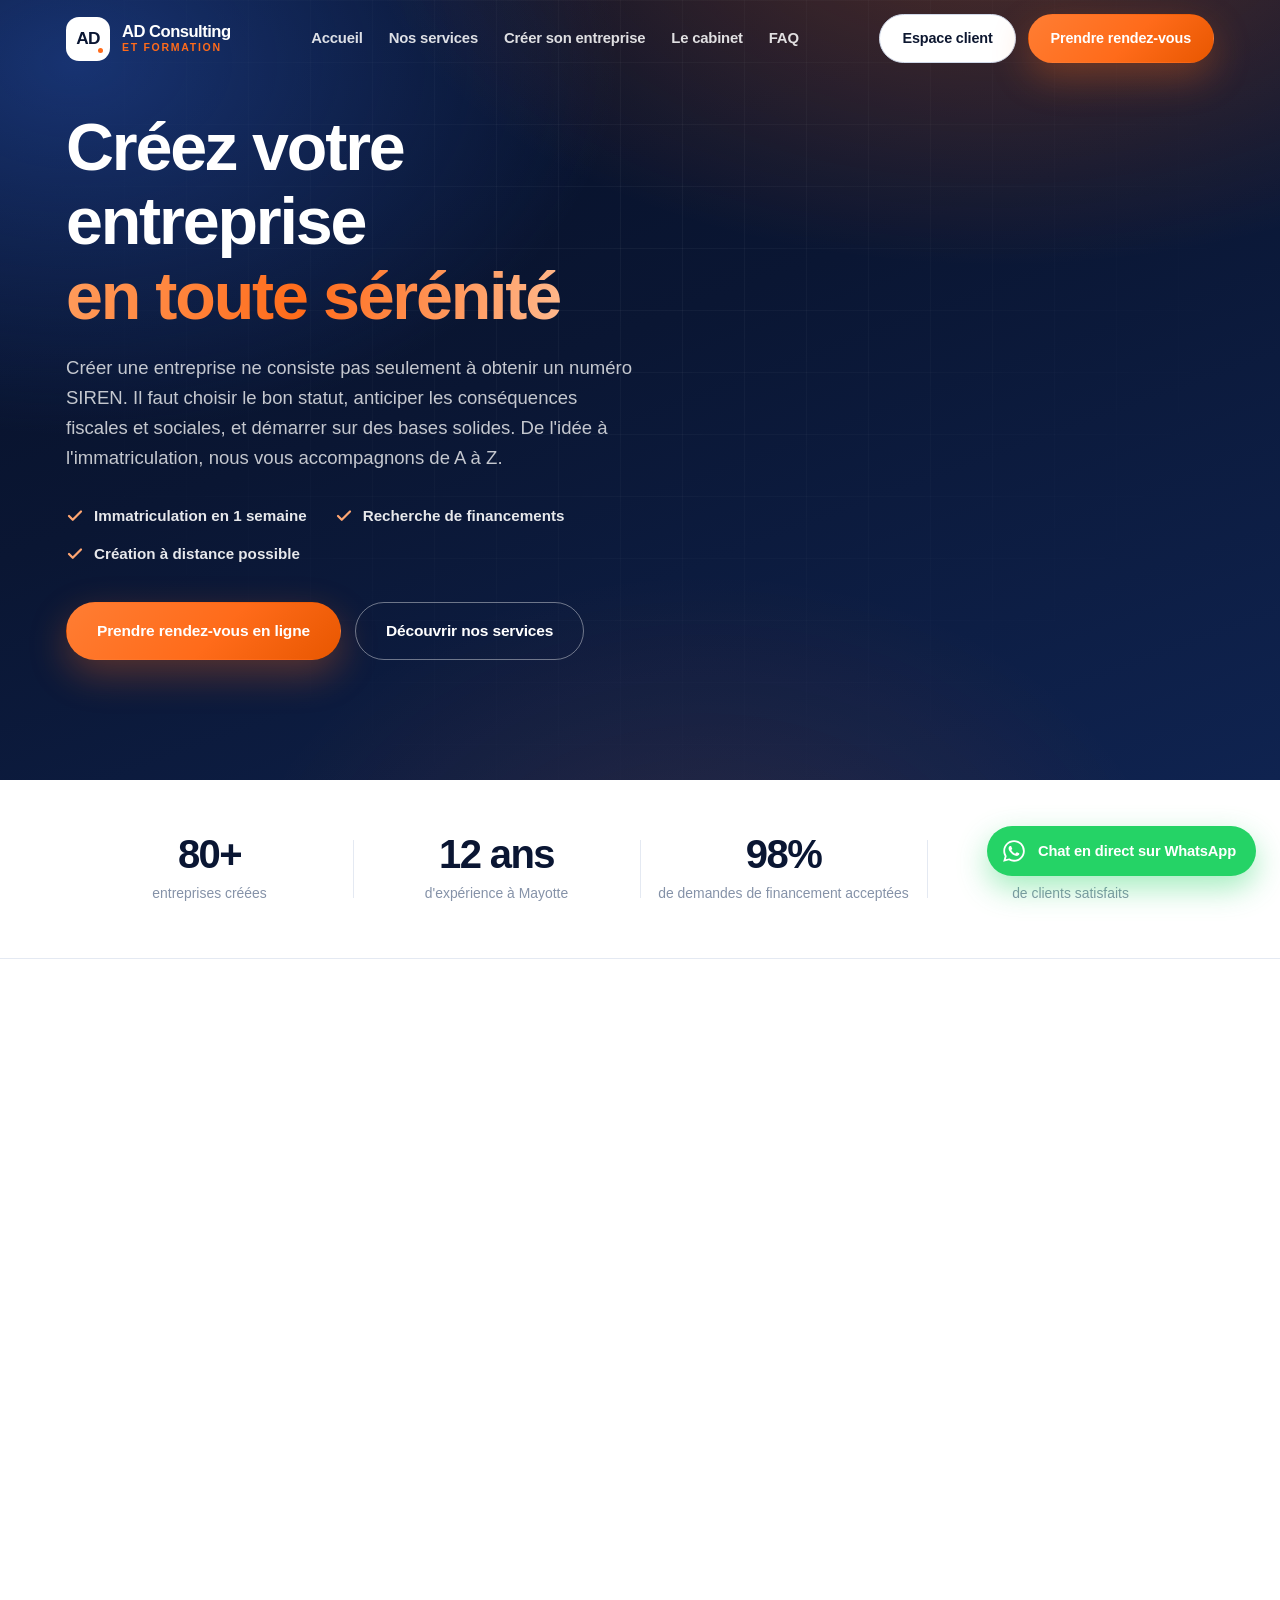
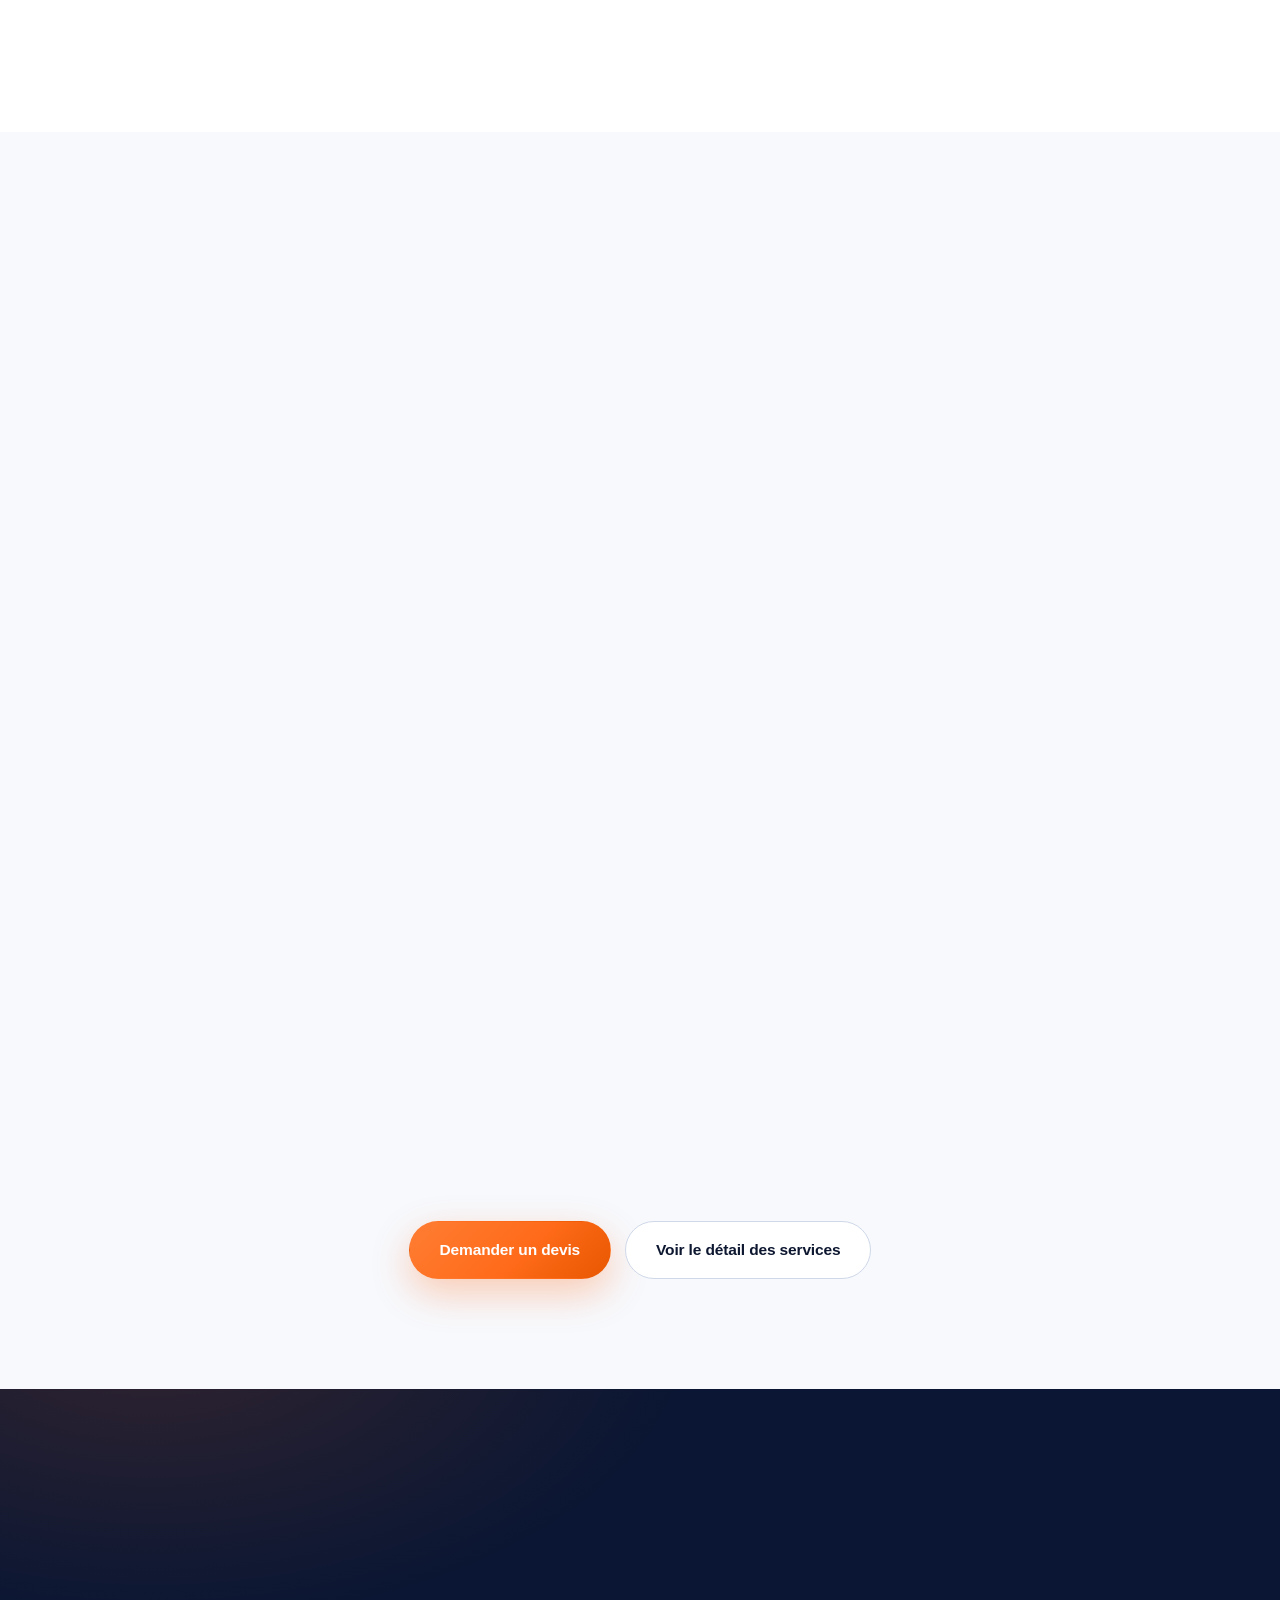
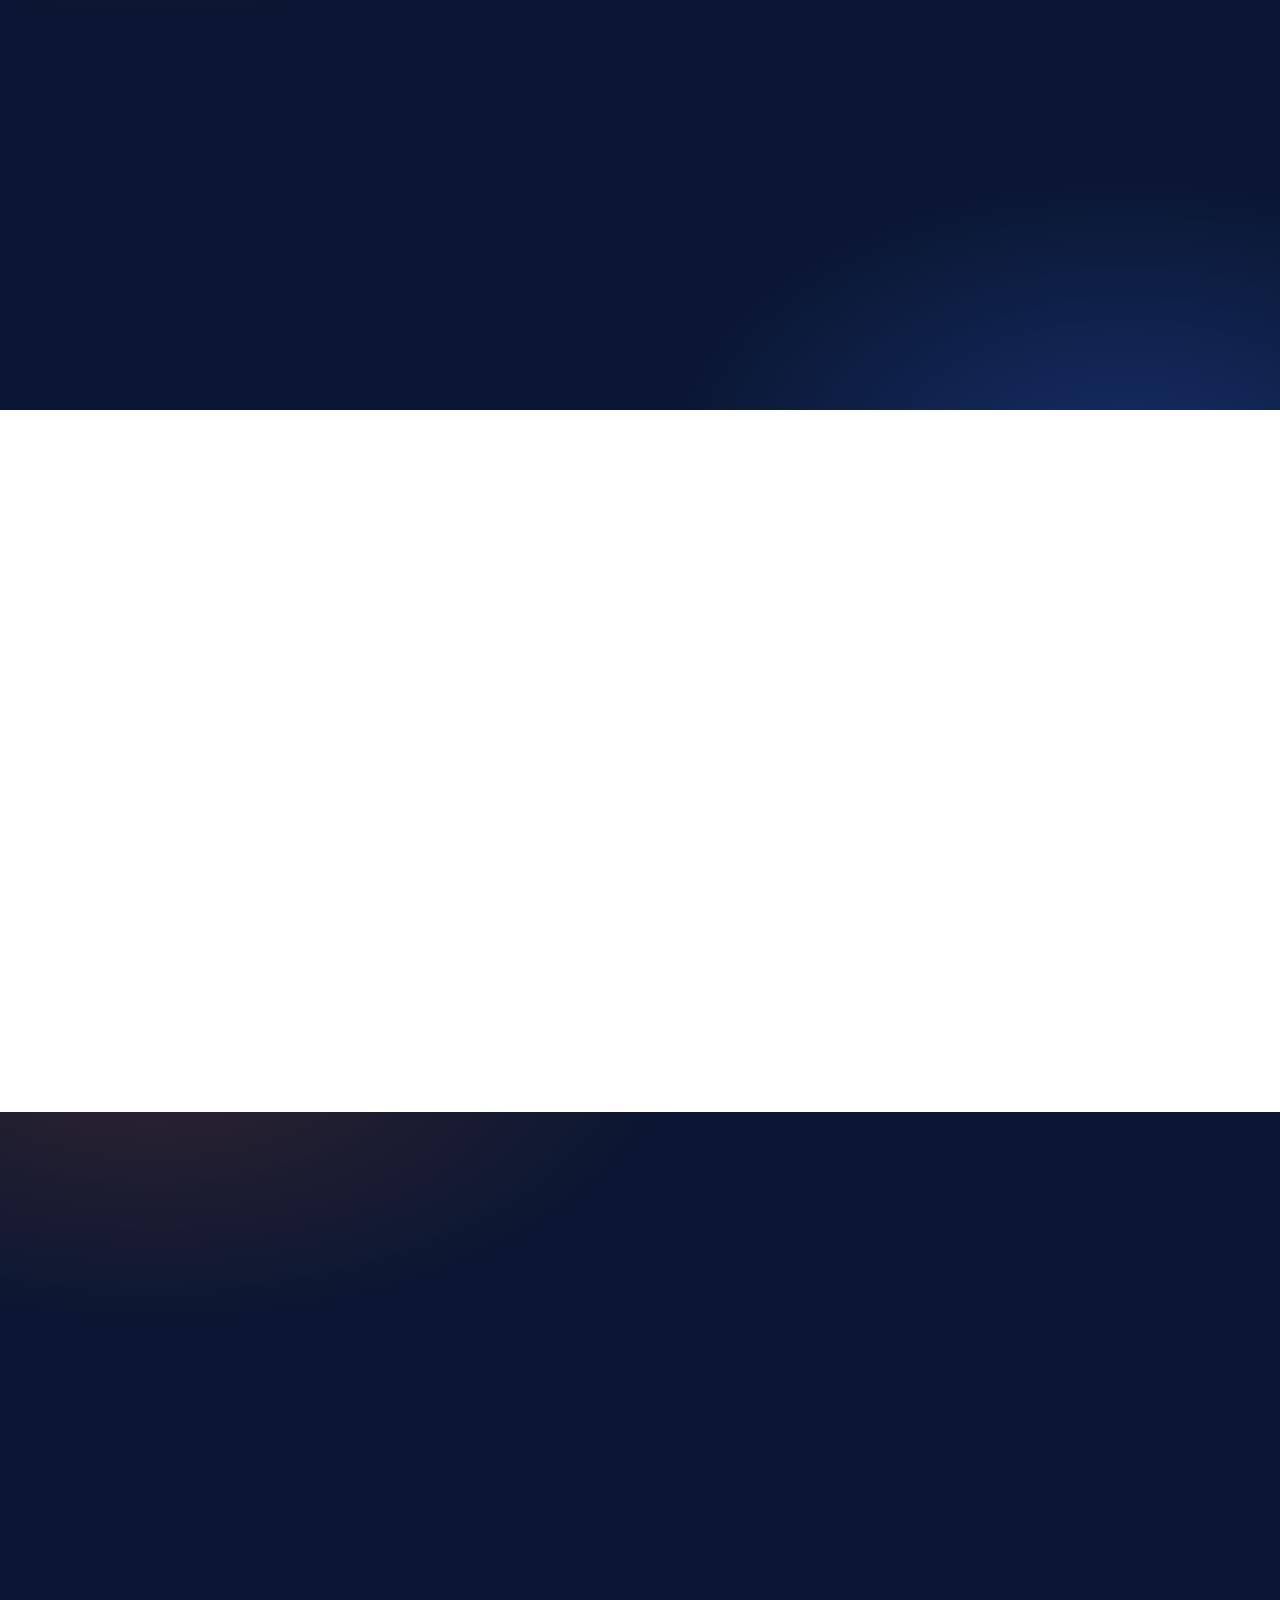
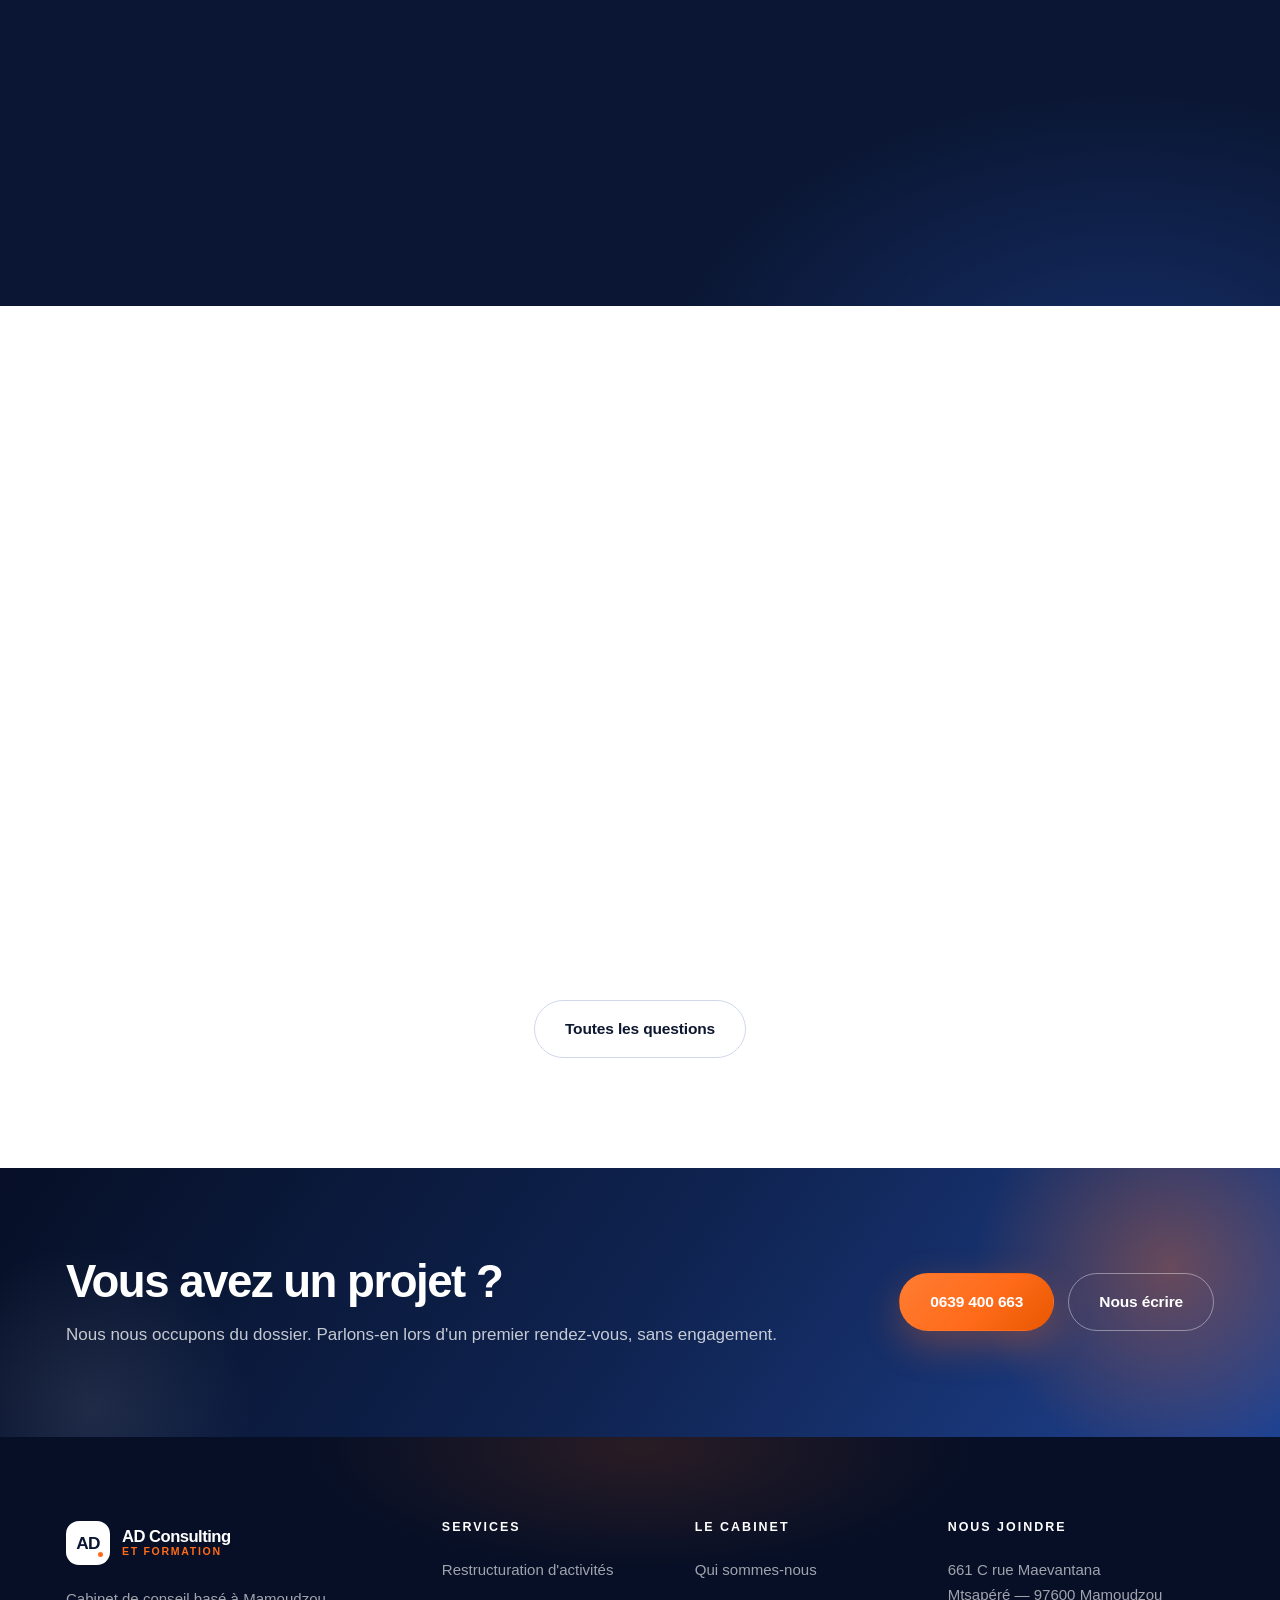
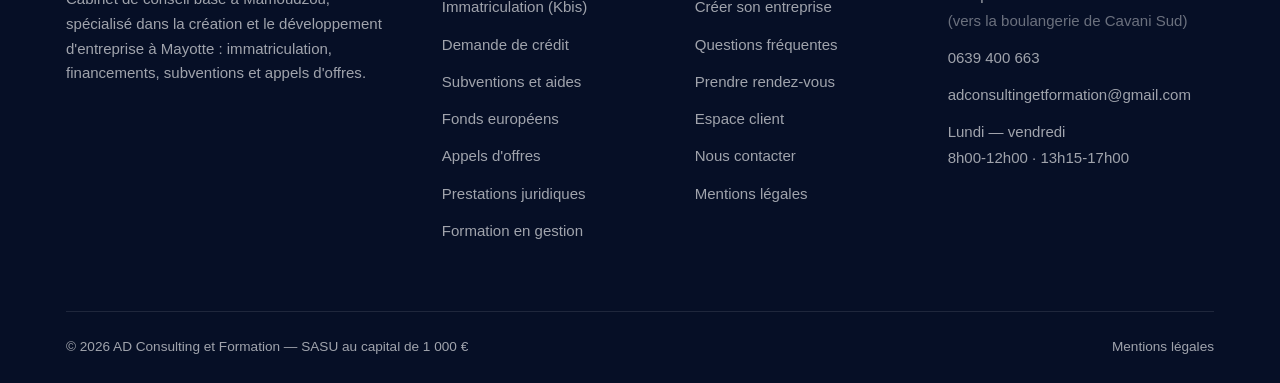
==== commit 6f7ecc41: "Modifications réunion 2 : 8 domaines détaillés, 4 étapes, stats financement, QR code, WhatsApp Co-Au" ====
--- a/index.html
+++ b/index.html
@@ -4,7 +4,7 @@
 <meta charset="utf-8">
 <meta name="viewport" content="width=device-width, initial-scale=1">
 <title>AD Consulting et Formation — Création d'entreprise & financements à Mayotte</title>
-<meta name="description" content="Cabinet de conseil à Mamoudzou : création d'entreprise, immatriculation, recherche de financements et subventions, réponse aux marchés publics. De l'idée à l'immatriculation, nous vous accompagnons de A à Z.">
+<meta name="description" content="Cabinet de conseil à Mamoudzou : création d'entreprise, immatriculation, recherche de financements et subventions, réponse aux appels d'offres. De l'idée à l'immatriculation, nous vous accompagnons de A à Z.">
 <meta name="theme-color" content="#0f2350">
 <link rel="canonical" href="https://ad-consulting.yt/">
 
@@ -12,7 +12,7 @@
 <meta property="og:type" content="website">
 <meta property="og:locale" content="fr_FR">
 <meta property="og:title" content="AD Consulting et Formation — Créer son entreprise à Mayotte">
-<meta property="og:description" content="De l'idée à l'immatriculation, nous vous accompagnons de A à Z. Création d'entreprise, financements, subventions et marchés publics à Mayotte.">
+<meta property="og:description" content="De l'idée à l'immatriculation, nous vous accompagnons de A à Z. Création d'entreprise, financements, subventions et appels d'offres à Mayotte.">
 <meta property="og:url" content="https://ad-consulting.yt/">
 
 <link rel="stylesheet" href="assets/css/style.css">
@@ -23,7 +23,7 @@
   "@context": "https://schema.org",
   "@type": "ProfessionalService",
   "name": "AD Consulting et Formation",
-  "description": "Accompagnement à la création et au développement d'entreprise à Mayotte : immatriculation, financements, subventions, marchés publics.",
+  "description": "Accompagnement à la création et au développement d'entreprise à Mayotte : immatriculation, financements, subventions, appels d'offres.",
   "url": "https://ad-consulting.yt/",
   "telephone": "+262639400663",
   "email": "adconsultingetformation@gmail.com",
@@ -115,12 +115,12 @@
 
     <aside class="hero__card reveal">
       <h3>Votre parcours avec nous</h3>
-      <p>Un accompagnement structuré, du premier échange jusqu'au lancement.</p>
+      <p>Un accompagnement structuré, du premier échange jusqu'à la réalisation.</p>
       <ol class="steps">
-        <li><span><strong>Rendez-vous de cadrage</strong><span>Nous écoutons votre projet et vérifions sa faisabilité.</span></span></li>
-        <li><span><strong>Choix du statut juridique</strong><span>EI, EURL, SASU, SARL, SAS ou SCI : la structure adaptée à vos objectifs.</span></span></li>
-        <li><span><strong>Montage du dossier</strong><span>Statuts, business plan, prévisionnel, demandes de financement.</span></span></li>
-        <li><span><strong>Immatriculation & Kbis</strong><span>Nous gérons toutes les démarches administratives pour vous.</span></span></li>
+        <li><span><strong>Prise de rendez-vous</strong><span>Entretien de cadrage et prise de connaissance de vos besoins.</span></span></li>
+        <li><span><strong>Entretien d'écoute</strong><span>Accueil en présentiel ou en visio, et visite si nécessaire.</span></span></li>
+        <li><span><strong>Établissement du devis</strong><span>Nous établissons et vous proposons un devis adapté à votre projet.</span></span></li>
+        <li><span><strong>Réalisation de la prestation</strong><span>Nous réalisons la prestation convenue, à vos côtés de A à Z.</span></span></li>
       </ol>
     </aside>
   </div>
@@ -139,8 +139,8 @@
         <span>d'expérience à Mayotte</span>
       </div>
       <div class="trust__item">
-        <strong><span data-count="15">15</span></strong>
-        <span>marchés publics remportés</span>
+        <strong><span data-count="98">98</span>%</strong>
+        <span>de demandes de financement acceptées</span>
       </div>
       <div class="trust__item">
         <strong><span data-count="95">95</span>%</strong>
@@ -172,8 +172,8 @@
         <div class="icon icon--orange" aria-hidden="true">
           <svg width="26" height="26" viewBox="0 0 24 24" fill="none" stroke="currentColor" stroke-width="1.8" stroke-linecap="round" stroke-linejoin="round"><path d="M14 2H6a2 2 0 0 0-2 2v16a2 2 0 0 0 2 2h12a2 2 0 0 0 2-2V8z"/><polyline points="14 2 14 8 20 8"/><polyline points="9 15 11 17 15 12"/></svg>
         </div>
-        <h3>Création simplifiée</h3>
-        <p>Statuts, formalités, dépôt du dossier, obtention du Kbis : nous gérons toutes les démarches pour vous.</p>
+        <h3>Accompagnement simplifié</h3>
+        <p>De l'idée à la réalisation, nous vous accompagnons de A à Z et gérons toutes les démarches pour vous.</p>
       </article>
 
       <article class="card reveal">
@@ -210,7 +210,7 @@
           <svg width="24" height="24" viewBox="0 0 24 24" fill="none" stroke="currentColor" stroke-width="1.8" stroke-linecap="round" stroke-linejoin="round"><path d="M3 3v18h18"/><path d="m7 14 4-4 3 3 5-6"/></svg>
         </div>
         <h3>Restructuration d'activités</h3>
-        <p>Business plan, amélioration de la rentabilité, diagnostic de projet, analyse du lancement, dossier marketing et montage financier.</p>
+        <p>Élaboration du business plan, étude de faisabilité, amélioration de la rentabilité, diagnostic de projet, dossier marketing et montage financier.</p>
       </article>
 
       <article class="card reveal">
@@ -218,7 +218,7 @@
           <svg width="24" height="24" viewBox="0 0 24 24" fill="none" stroke="currentColor" stroke-width="1.8" stroke-linecap="round" stroke-linejoin="round"><rect x="3" y="4" width="18" height="16" rx="2"/><path d="M7 9h10M7 13h6"/></svg>
         </div>
         <h3>Immatriculation (Kbis)</h3>
-        <p>Immatriculation de l'entreprise et rédaction des statuts, jusqu'à l'obtention de votre extrait Kbis.</p>
+        <p>Demande de Kbis, rédaction des statuts et conseil juridique pour la création de votre société.</p>
       </article>
 
       <article class="card reveal">
@@ -226,7 +226,7 @@
           <svg width="24" height="24" viewBox="0 0 24 24" fill="none" stroke="currentColor" stroke-width="1.8" stroke-linecap="round" stroke-linejoin="round"><rect x="2" y="5" width="20" height="14" rx="2"/><path d="M2 10h20M6 15h4"/></svg>
         </div>
         <h3>Demande de crédit financier</h3>
-        <p>Constitution et défense de vos dossiers de financement auprès des banques et autres établissements de crédit.</p>
+        <p>Nous avons plusieurs partenaires sur le territoire : montage de vos dossiers auprès des banques et autres établissements de crédit.</p>
       </article>
 
       <article class="card reveal">
@@ -242,7 +242,7 @@
           <svg width="24" height="24" viewBox="0 0 24 24" fill="none" stroke="currentColor" stroke-width="1.8" stroke-linecap="round" stroke-linejoin="round"><circle cx="12" cy="12" r="9"/><path d="M12 3a15 15 0 0 1 0 18M12 3a15 15 0 0 0 0 18M3.5 9h17M3.5 15h17"/></svg>
         </div>
         <h3>Fonds européens</h3>
-        <p>Montage de dossiers de financement européens : FEDER, LEADER et autres programmes mobilisables.</p>
+        <p>Un levier majeur pour financer votre projet à Mayotte : FEDER, LEADER et autres programmes européens mobilisables.</p>
       </article>
 
       <article class="card reveal">
@@ -250,7 +250,7 @@
           <svg width="24" height="24" viewBox="0 0 24 24" fill="none" stroke="currentColor" stroke-width="1.8" stroke-linecap="round" stroke-linejoin="round"><path d="M20 7h-3V5a2 2 0 0 0-2-2H9a2 2 0 0 0-2 2v2H4a2 2 0 0 0-2 2v9a2 2 0 0 0 2 2h16a2 2 0 0 0 2-2V9a2 2 0 0 0-2-2z"/><path d="M9 7V5h6v2"/></svg>
         </div>
         <h3>Appels d'offres &amp; appels à projet</h3>
-        <p>Analyse du marché et de l'appel à projet, rédaction du mémoire technique et constitution du dossier de candidature.</p>
+        <p>Analyse du marché et de l'appel à projet, et rédaction du mémoire technique.</p>
       </article>
 
       <article class="card reveal">
@@ -258,7 +258,7 @@
           <svg width="24" height="24" viewBox="0 0 24 24" fill="none" stroke="currentColor" stroke-width="1.8" stroke-linecap="round" stroke-linejoin="round"><path d="M12 3v18M4 7h16M6 7l-3 7a4 4 0 0 0 6 0zM18 7l3 7a4 4 0 0 1-6 0z"/></svg>
         </div>
         <h3>Prestations juridiques</h3>
-        <p>Rédaction de contrats de travail, de statuts et de conventions, création d'associations.</p>
+        <p>Rédaction de statuts, création d'associations et rédaction de conventions.</p>
       </article>
 
       <article class="card reveal">
@@ -271,56 +271,8 @@
     </div>
 
     <div class="btn-row btn-row--center" style="margin-top:44px">
-      <a class="btn btn--navy" href="services.html">Voir le détail des services</a>
-    </div>
-  </div>
-</section>
-
-<!-- ============================ STATUTS JURIDIQUES ============================ -->
-<section class="section">
-  <div class="container">
-    <div class="section-head reveal">
-      <span class="eyebrow">Forme juridique</span>
-      <h2>Choisissez la structure qui vous convient</h2>
-      <p class="lead">Chaque statut a ses conséquences fiscales, sociales et patrimoniales. Nous vous orientons vers celui qui sert vraiment votre projet.</p>
-    </div>
-
-    <div class="grid grid--4">
-      <article class="status-card reveal">
-        <div class="icon icon--orange" aria-hidden="true">
-          <svg width="24" height="24" viewBox="0 0 24 24" fill="none" stroke="currentColor" stroke-width="1.8" stroke-linecap="round" stroke-linejoin="round"><circle cx="12" cy="8" r="4"/><path d="M4 21v-1a8 8 0 0 1 16 0v1"/></svg>
-        </div>
-        <h3>Entreprise individuelle</h3>
-        <p>Simplicité et autonomie pour démarrer seul, avec des formalités allégées.</p>
-      </article>
-
-      <article class="status-card reveal">
-        <div class="icon icon--orange" aria-hidden="true">
-          <svg width="24" height="24" viewBox="0 0 24 24" fill="none" stroke="currentColor" stroke-width="1.8" stroke-linecap="round" stroke-linejoin="round"><path d="M12 22s8-4.5 8-10V5l-8-3-8 3v7c0 5.5 8 10 8 10z"/></svg>
-        </div>
-        <h3>EURL / SASU</h3>
-        <p>Protégez votre patrimoine tout en restant seul(e) aux commandes de la société.</p>
-      </article>
-
-      <article class="status-card reveal">
-        <div class="icon icon--orange" aria-hidden="true">
-          <svg width="24" height="24" viewBox="0 0 24 24" fill="none" stroke="currentColor" stroke-width="1.8" stroke-linecap="round" stroke-linejoin="round"><circle cx="9" cy="8" r="3.2"/><circle cx="17" cy="9.5" r="2.6"/><path d="M3 20v-.8A5.2 5.2 0 0 1 8.2 14h1.6A5.2 5.2 0 0 1 15 19.2v.8"/><path d="M21 20v-.6a3.6 3.6 0 0 0-3.1-3.5"/></svg>
-        </div>
-        <h3>SARL / SAS</h3>
-        <p>Entreprendre à plusieurs en toute sécurité, avec une gouvernance sur mesure.</p>
-      </article>
-
-      <article class="status-card reveal">
-        <div class="icon icon--orange" aria-hidden="true">
-          <svg width="24" height="24" viewBox="0 0 24 24" fill="none" stroke="currentColor" stroke-width="1.8" stroke-linecap="round" stroke-linejoin="round"><rect x="4" y="3" width="16" height="18" rx="2"/><path d="M8 7h2M14 7h2M8 11h2M14 11h2M8 15h2M14 15h2"/></svg>
-        </div>
-        <h3>SCI</h3>
-        <p>Gérez et valorisez votre patrimoine immobilier dans un cadre juridique adapté.</p>
-      </article>
-    </div>
-
-    <div class="note reveal mw-720 mx-auto text-center" style="margin-top:34px">
-      <p><strong>Un autre statut en tête ?</strong> Association, coopérative, structure agricole… Nous vous conseillons la forme la plus adaptée à vos objectifs.</p>
+      <a class="btn btn--primary" href="rendez-vous.html">Demander un devis</a>
+      <a class="btn btn--ghost" href="services.html">Voir le détail des services</a>
     </div>
   </div>
 </section>
@@ -362,12 +314,11 @@
       <span class="eyebrow">Ce qui nous distingue</span>
       <h2>Une connaissance fine du tissu économique mahorais</h2>
       <p class="lead">
-        Nous ne vendons pas de la formalité en ligne. Nous connaissons les interlocuteurs,
-        les dispositifs et les délais réels des administrations à Mayotte — et nous les
-        anticipons pour vous.
+        Nous connaissons les interlocuteurs, les dispositifs et les délais réels des
+        administrations à Mayotte — et nous les anticipons pour vous.
       </p>
       <ul class="checks">
-        <li>12 ans d'expérience dans la création et le développement d'entreprise à Mayotte</li>
+        <li>12 ans d'expérience dans l'accompagnement d'entreprise à Mayotte</li>
         <li>Un interlocuteur unique, de A à Z</li>
       </ul>
       <div class="btn-row" style="margin-top:26px">
@@ -376,8 +327,8 @@
     </div>
 
     <div class="split__panel reveal">
-      <h3>Nos partenaires institutionnels</h3>
-      <p>Nous travaillons au quotidien avec les organismes qui financent et accompagnent l'entrepreneuriat à Mayotte.</p>
+      <h3>Ils nous ont fait confiance</h3>
+      <p>Nos partenaires institutionnels — les organismes qui financent et accompagnent l'entrepreneuriat à Mayotte à nos côtés.</p>
       <ul class="checks">
         <li>Conseil Régional de Mayotte</li>
         <li>Initiative Mayotte</li>
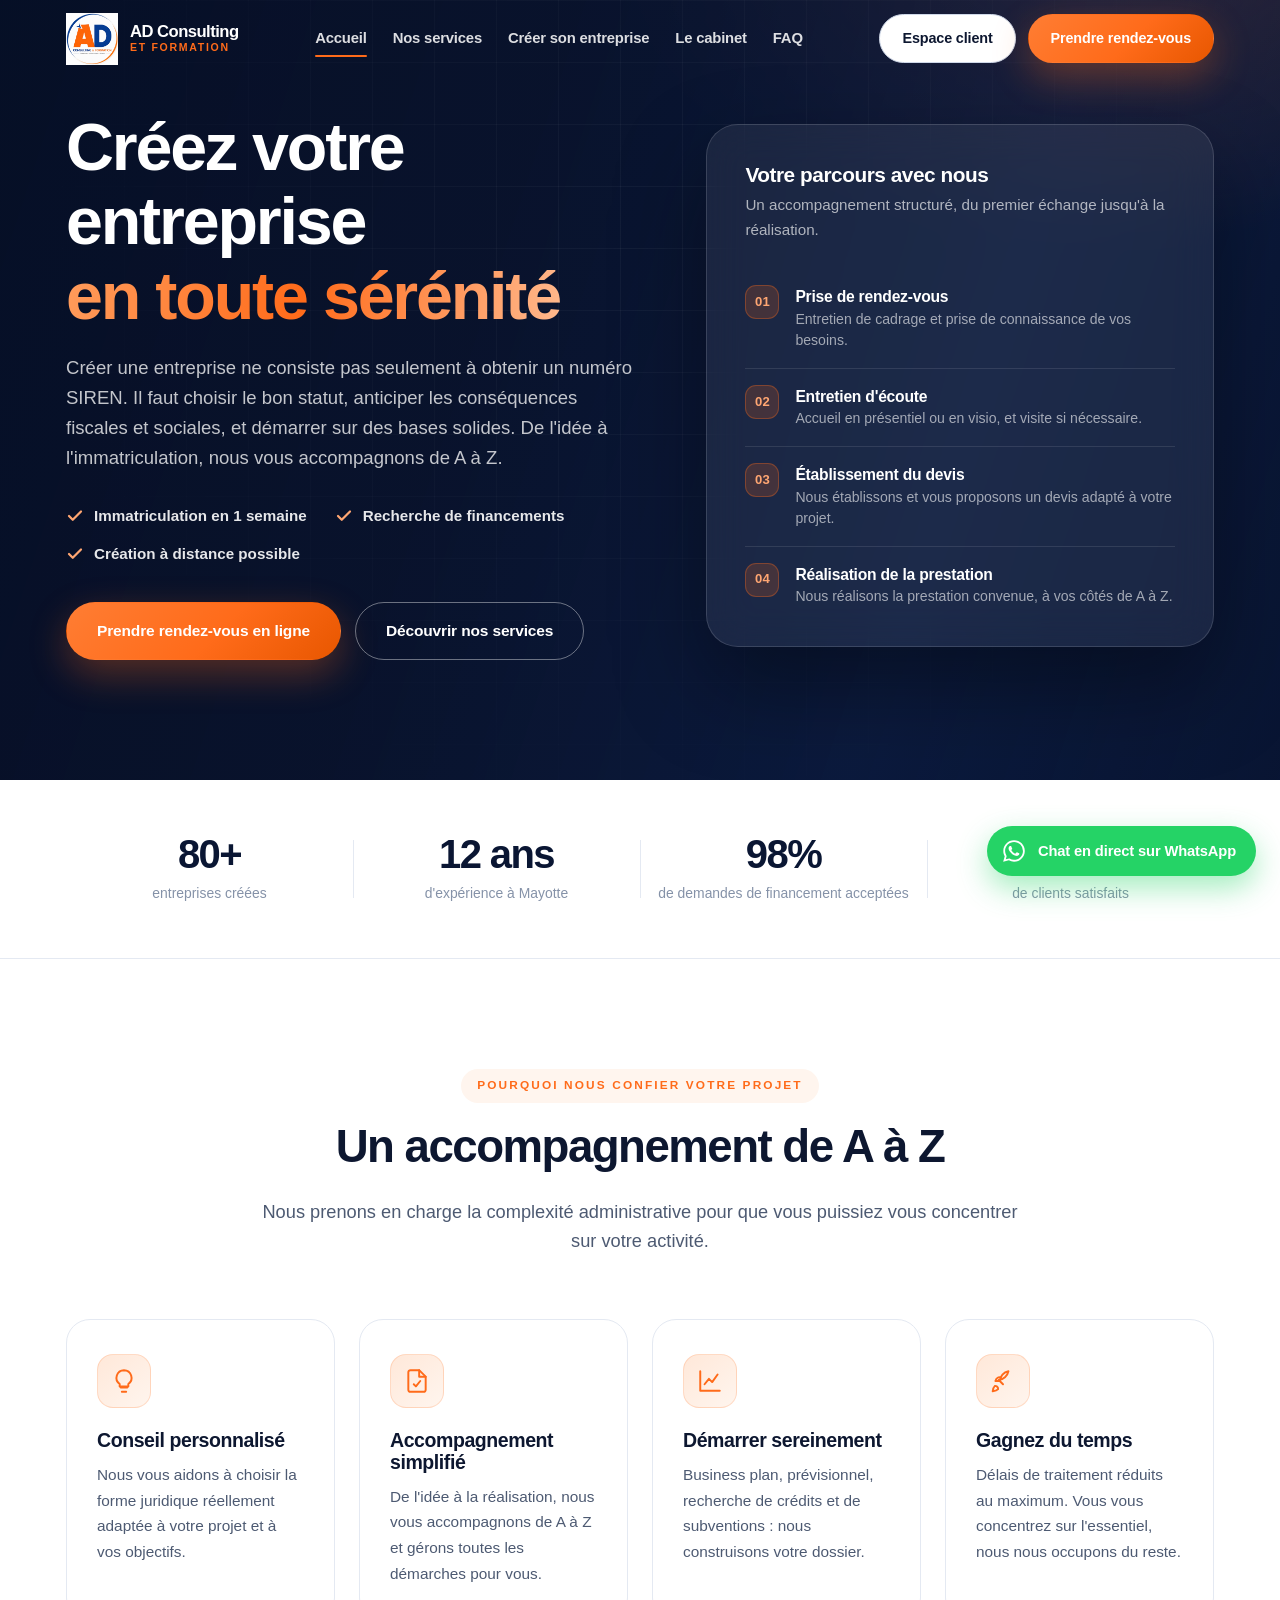
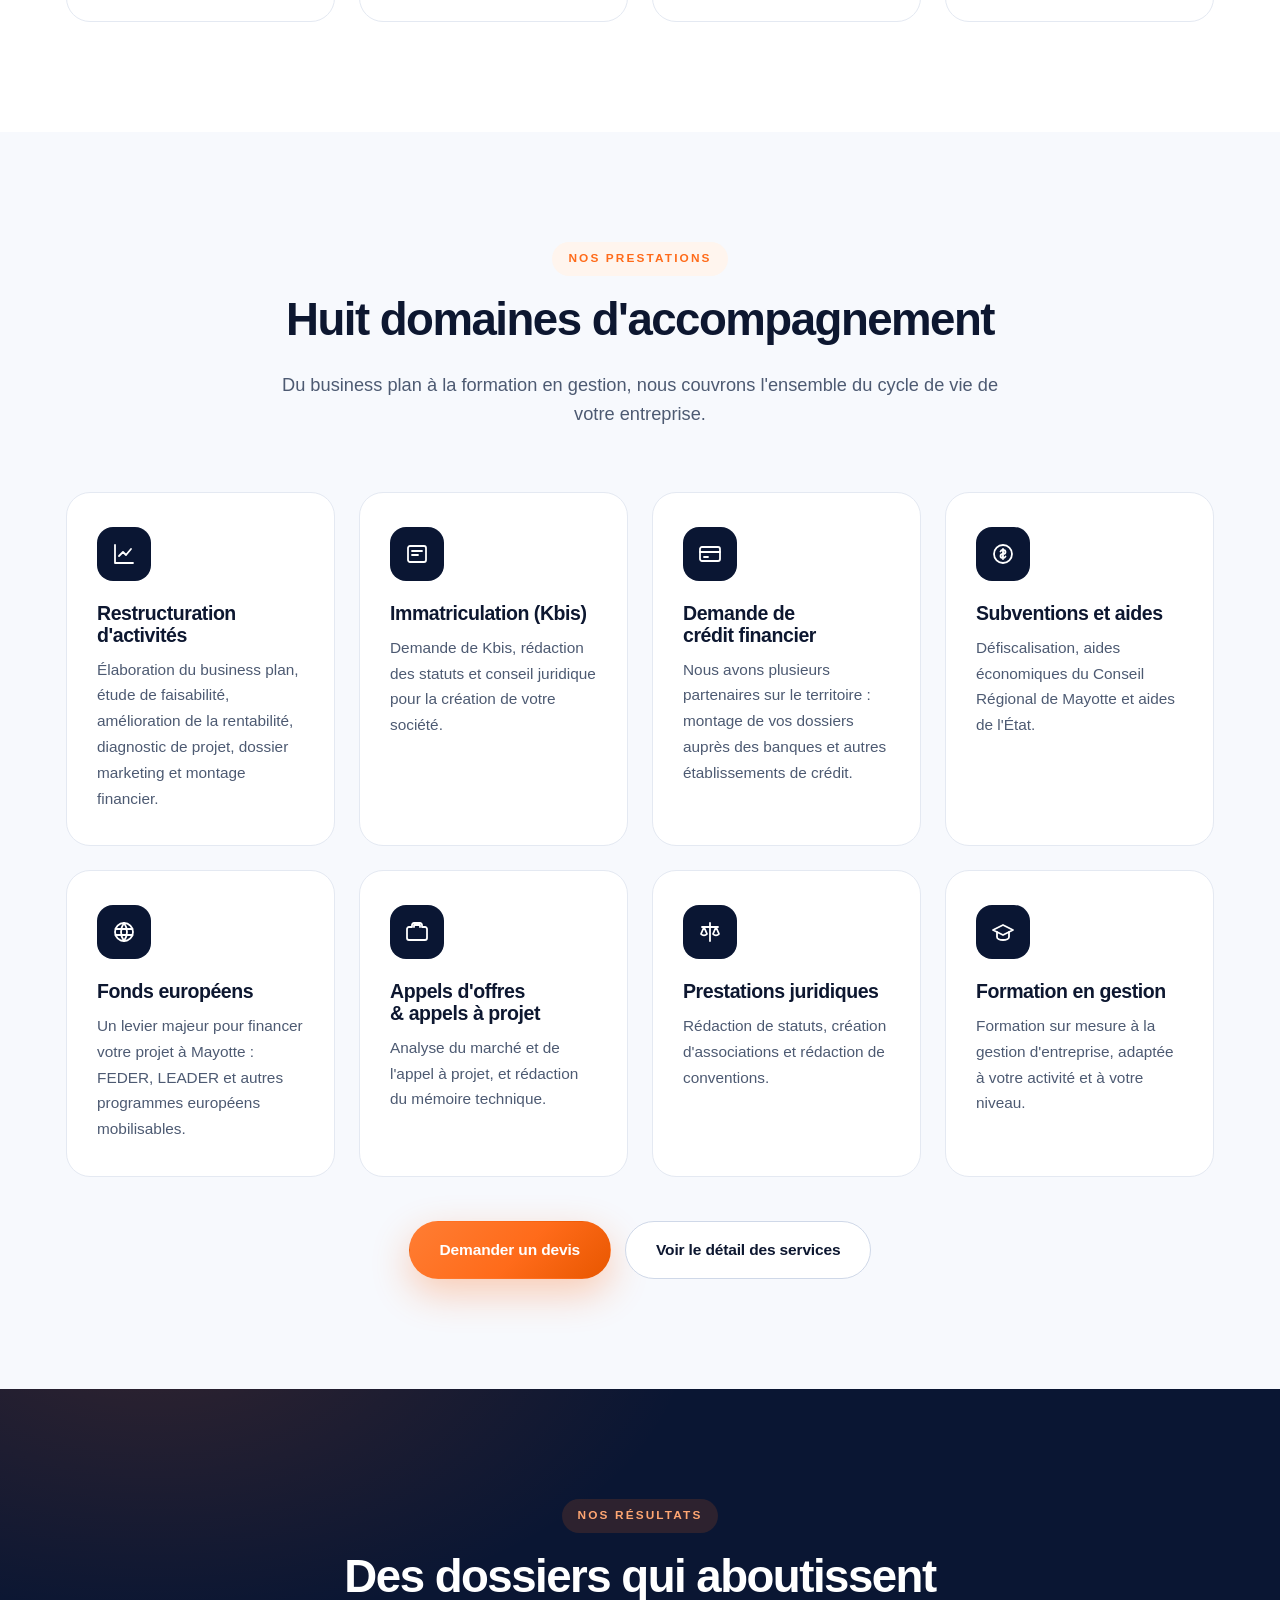
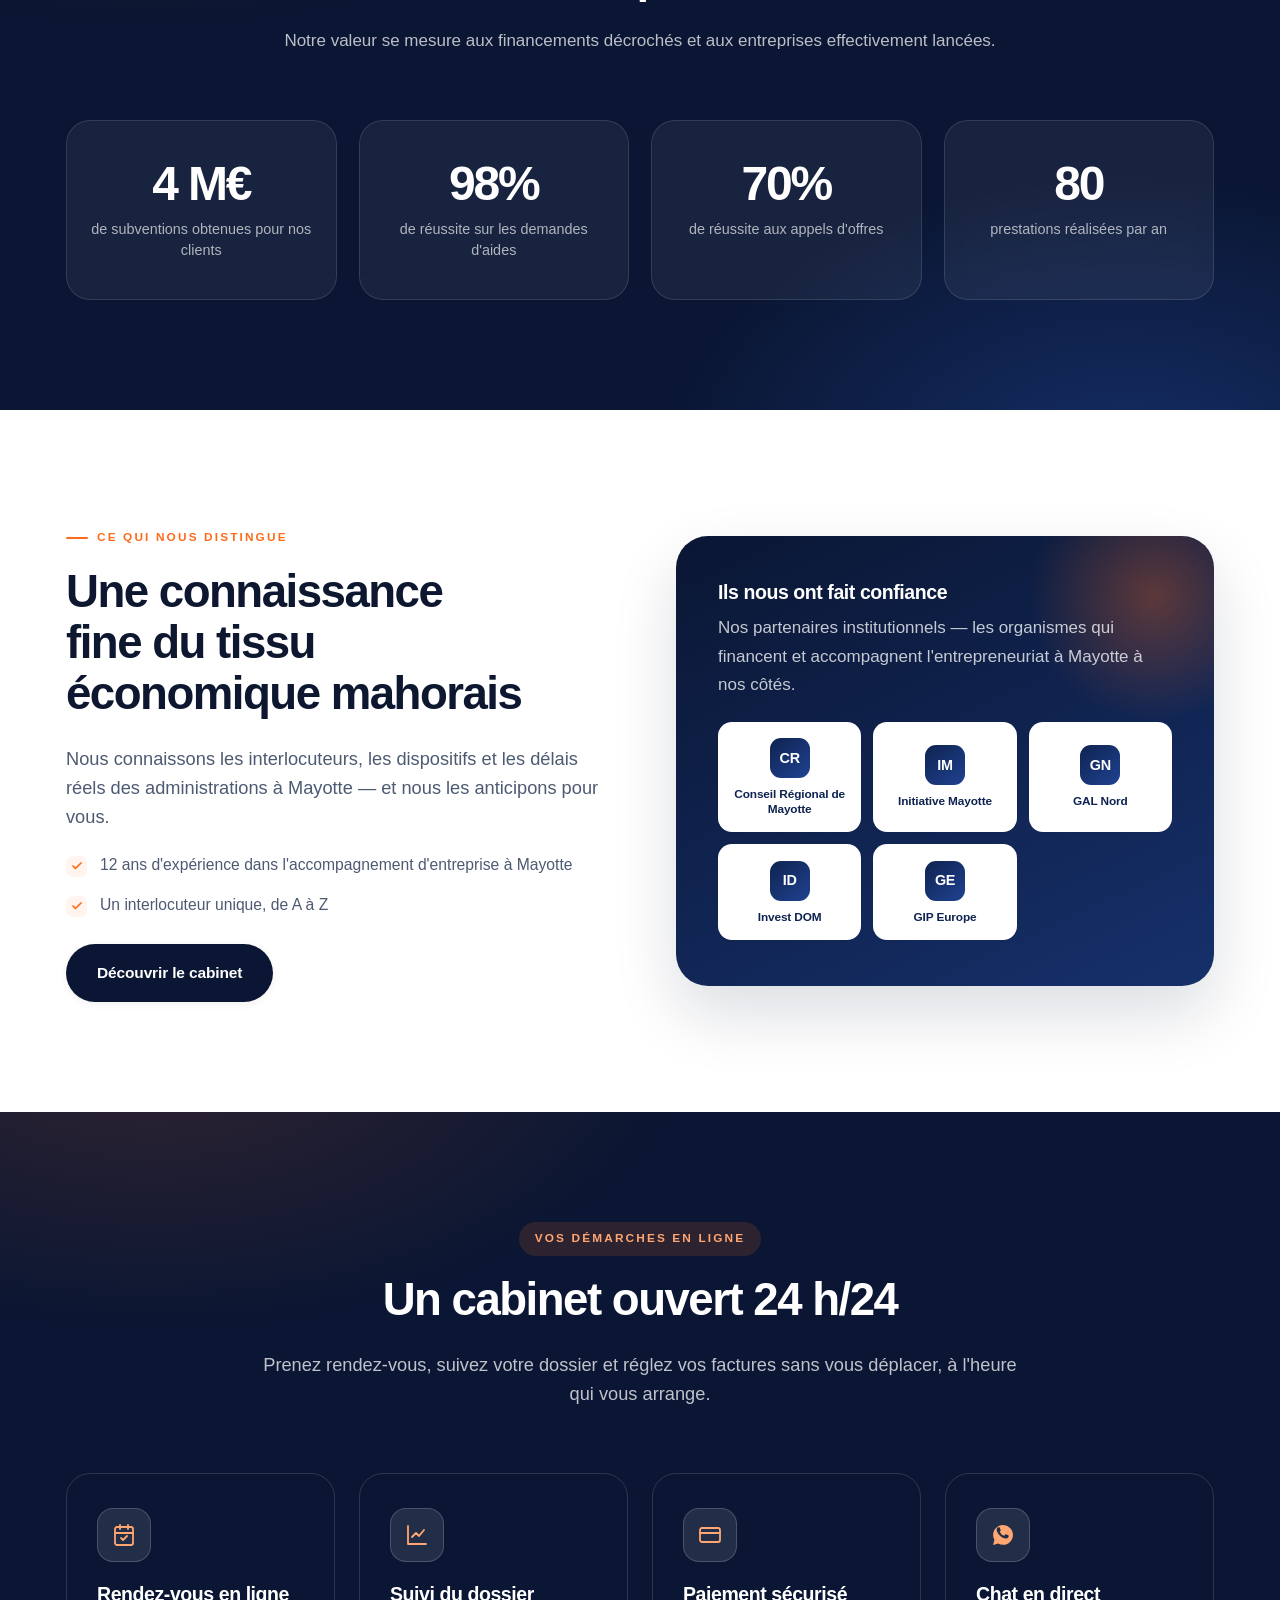
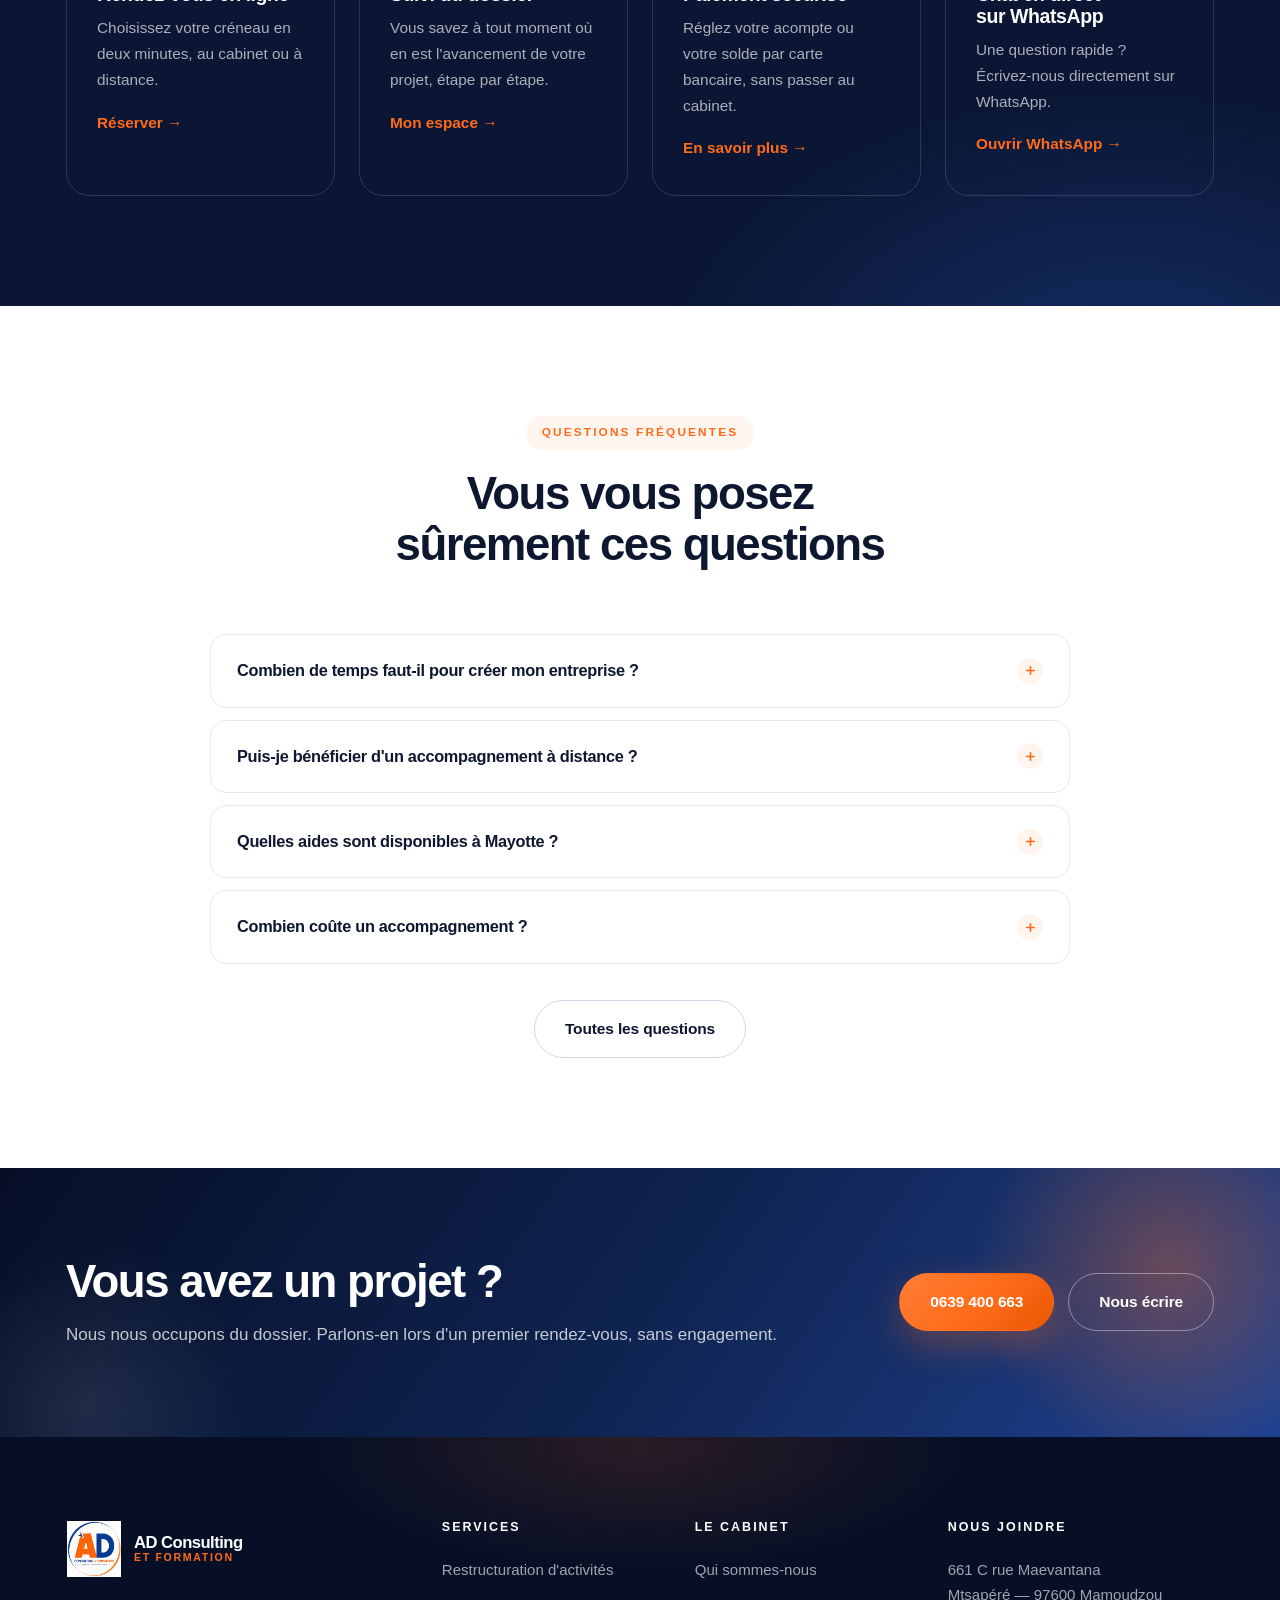
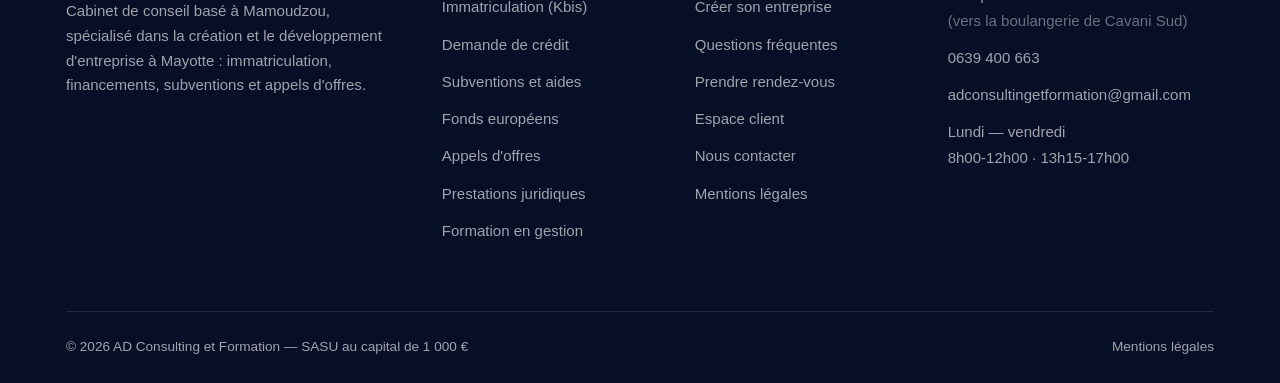
==== commit c436f4f2: "Ajout du logo officiel, image de fond hero et grille de logos partenaires Co-Authored-By: Claude Opu" ====
--- a/index.html
+++ b/index.html
@@ -50,7 +50,7 @@
 <header class="header header--over-dark">
   <div class="container header__inner">
     <a class="logo" href="index.html" aria-label="AD Consulting et Formation — accueil">
-      <span class="logo__mark" aria-hidden="true">AD</span>
+      <img class="logo__img" src="assets/img/logo.png" alt="AD Consulting et Formation" width="52" height="52">
       <span class="logo__text">
         <span class="logo__name">AD Consulting</span>
         <span class="logo__tag">et Formation</span>
@@ -81,7 +81,7 @@
 <main>
 
 <!-- ============================ HÉROS ============================ -->
-<section class="hero">
+<section class="hero hero--photo">
   <div class="container hero__grid">
     <div>
       <h1>Créez votre entreprise<br><span class="grad">en toute sérénité</span></h1>
@@ -329,13 +329,15 @@
     <div class="split__panel reveal">
       <h3>Ils nous ont fait confiance</h3>
       <p>Nos partenaires institutionnels — les organismes qui financent et accompagnent l'entrepreneuriat à Mayotte à nos côtés.</p>
-      <ul class="checks">
-        <li>Conseil Régional de Mayotte</li>
-        <li>Initiative Mayotte</li>
-        <li>GAL Nord</li>
-        <li>Invest DOM</li>
-        <li>GIP Europe</li>
-      </ul>
+      <!-- Logos partenaires : remplacer chaque <span class="logo-card__ph"> par
+           <img src="assets/img/partenaires/xxx.png" alt="…"> dès réception des fichiers. -->
+      <div class="logo-grid logo-grid--panel">
+        <div class="logo-card"><span class="logo-card__ph">CR</span><span class="logo-card__name">Conseil Régional de Mayotte</span></div>
+        <div class="logo-card"><span class="logo-card__ph">IM</span><span class="logo-card__name">Initiative Mayotte</span></div>
+        <div class="logo-card"><span class="logo-card__ph">GN</span><span class="logo-card__name">GAL Nord</span></div>
+        <div class="logo-card"><span class="logo-card__ph">ID</span><span class="logo-card__name">Invest DOM</span></div>
+        <div class="logo-card"><span class="logo-card__ph">GE</span><span class="logo-card__name">GIP Europe</span></div>
+      </div>
     </div>
   </div>
 </section>
@@ -444,7 +446,7 @@
     <div class="footer__grid">
       <div>
         <a class="logo" href="index.html">
-          <span class="logo__mark" aria-hidden="true">AD</span>
+          <img class="logo__img" src="assets/img/logo.png" alt="AD Consulting et Formation" width="52" height="52">
           <span class="logo__text">
             <span class="logo__name">AD Consulting</span>
             <span class="logo__tag">et Formation</span>
--- a/assets/css/style.css
+++ b/assets/css/style.css
@@ -241,6 +241,11 @@
 
 /* Logo */
 .logo { display: flex; align-items: center; gap: 12px; flex: none; }
+.logo__img {
+  width: 52px; height: 52px; flex: none;
+  object-fit: contain;
+  display: block;
+}
 .logo__mark {
   width: 44px; height: 44px; flex: none;
   border-radius: 13px;
@@ -341,6 +346,25 @@
     radial-gradient(760px 560px at 55% 118%, rgba(255, 107, 26, .12), transparent 62%),
     linear-gradient(160deg, var(--navy-900) 0%, var(--navy-800) 45%, var(--navy-700) 100%);
 }
+/* Variante avec photo de fond : l'overlay sombre garde le texte lisible.
+   Si assets/img/hero.jpg est absente, l'overlay + le fond marine restent élégants. */
+.hero--photo::before {
+  background:
+    linear-gradient(108deg, rgba(6,15,38,.95) 0%, rgba(9,19,45,.86) 38%, rgba(15,35,80,.55) 72%, rgba(15,35,80,.30) 100%),
+    radial-gradient(900px 520px at 88% -8%, rgba(255,107,26,.26), transparent 58%),
+    url("../img/hero.jpg") center right / cover no-repeat,
+    var(--navy-900);
+}
+@media (max-width: 1080px) {
+  .hero--photo::before {
+    background:
+      linear-gradient(160deg, rgba(6,15,38,.95) 0%, rgba(10,22,51,.90) 55%, rgba(15,35,80,.72) 100%),
+      radial-gradient(700px 460px at 80% -8%, rgba(255,107,26,.24), transparent 60%),
+      url("../img/hero.jpg") center / cover no-repeat,
+      var(--navy-900);
+  }
+}
+
 /* Trame fine */
 .hero::after {
   content: "";
@@ -819,6 +843,35 @@
 }
 .partner:hover { transform: translateY(-3px); border-color: var(--orange); }
 
+/* ---------- Grille de logos partenaires ---------- */
+.logo-grid { display: grid; grid-template-columns: repeat(5, 1fr); gap: 16px; }
+.logo-grid--panel { grid-template-columns: repeat(3, 1fr); gap: 12px; margin-top: 22px; }
+.logo-card {
+  background: var(--white);
+  border-radius: 14px;
+  padding: 16px 14px;
+  min-height: 96px;
+  display: flex; flex-direction: column; align-items: center; justify-content: center; gap: 9px;
+  text-align: center;
+  box-shadow: var(--sh-xs);
+  transition: transform .25s var(--ease), box-shadow .25s var(--ease);
+}
+.logo-card:hover { transform: translateY(-4px); box-shadow: var(--sh); }
+.logo-card img { max-height: 52px; max-width: 100%; object-fit: contain; }
+.logo-card__name {
+  font-size: .74rem; font-weight: 800; line-height: 1.25;
+  color: var(--navy-700); letter-spacing: -.01em;
+}
+/* Pastille monogramme en attendant le logo officiel */
+.logo-card__ph {
+  width: 40px; height: 40px; border-radius: 11px;
+  background: linear-gradient(140deg, var(--navy-700), var(--navy-500));
+  color: #fff; display: grid; place-items: center;
+  font-weight: 800; font-size: .9rem; letter-spacing: -.02em;
+}
+@media (max-width: 900px)  { .logo-grid { grid-template-columns: repeat(3, 1fr); } }
+@media (max-width: 520px)  { .logo-grid, .logo-grid--panel { grid-template-columns: repeat(2, 1fr); } }
+
 /* ---------- Témoignages ---------- */
 .quote {
   position: relative;
@@ -1245,6 +1298,7 @@
 .footer li { margin-bottom: 12px; }
 .footer .logo__name { color: var(--white); }
 .footer .logo__mark { background: var(--white); color: var(--navy-800); }
+.footer .logo__img { width: 56px; height: 56px; }
 .footer__about { margin-top: 22px; max-width: 30em; line-height: 1.65; }
 .footer__bottom {
   border-top: 1px solid rgba(255, 255, 255, .1);
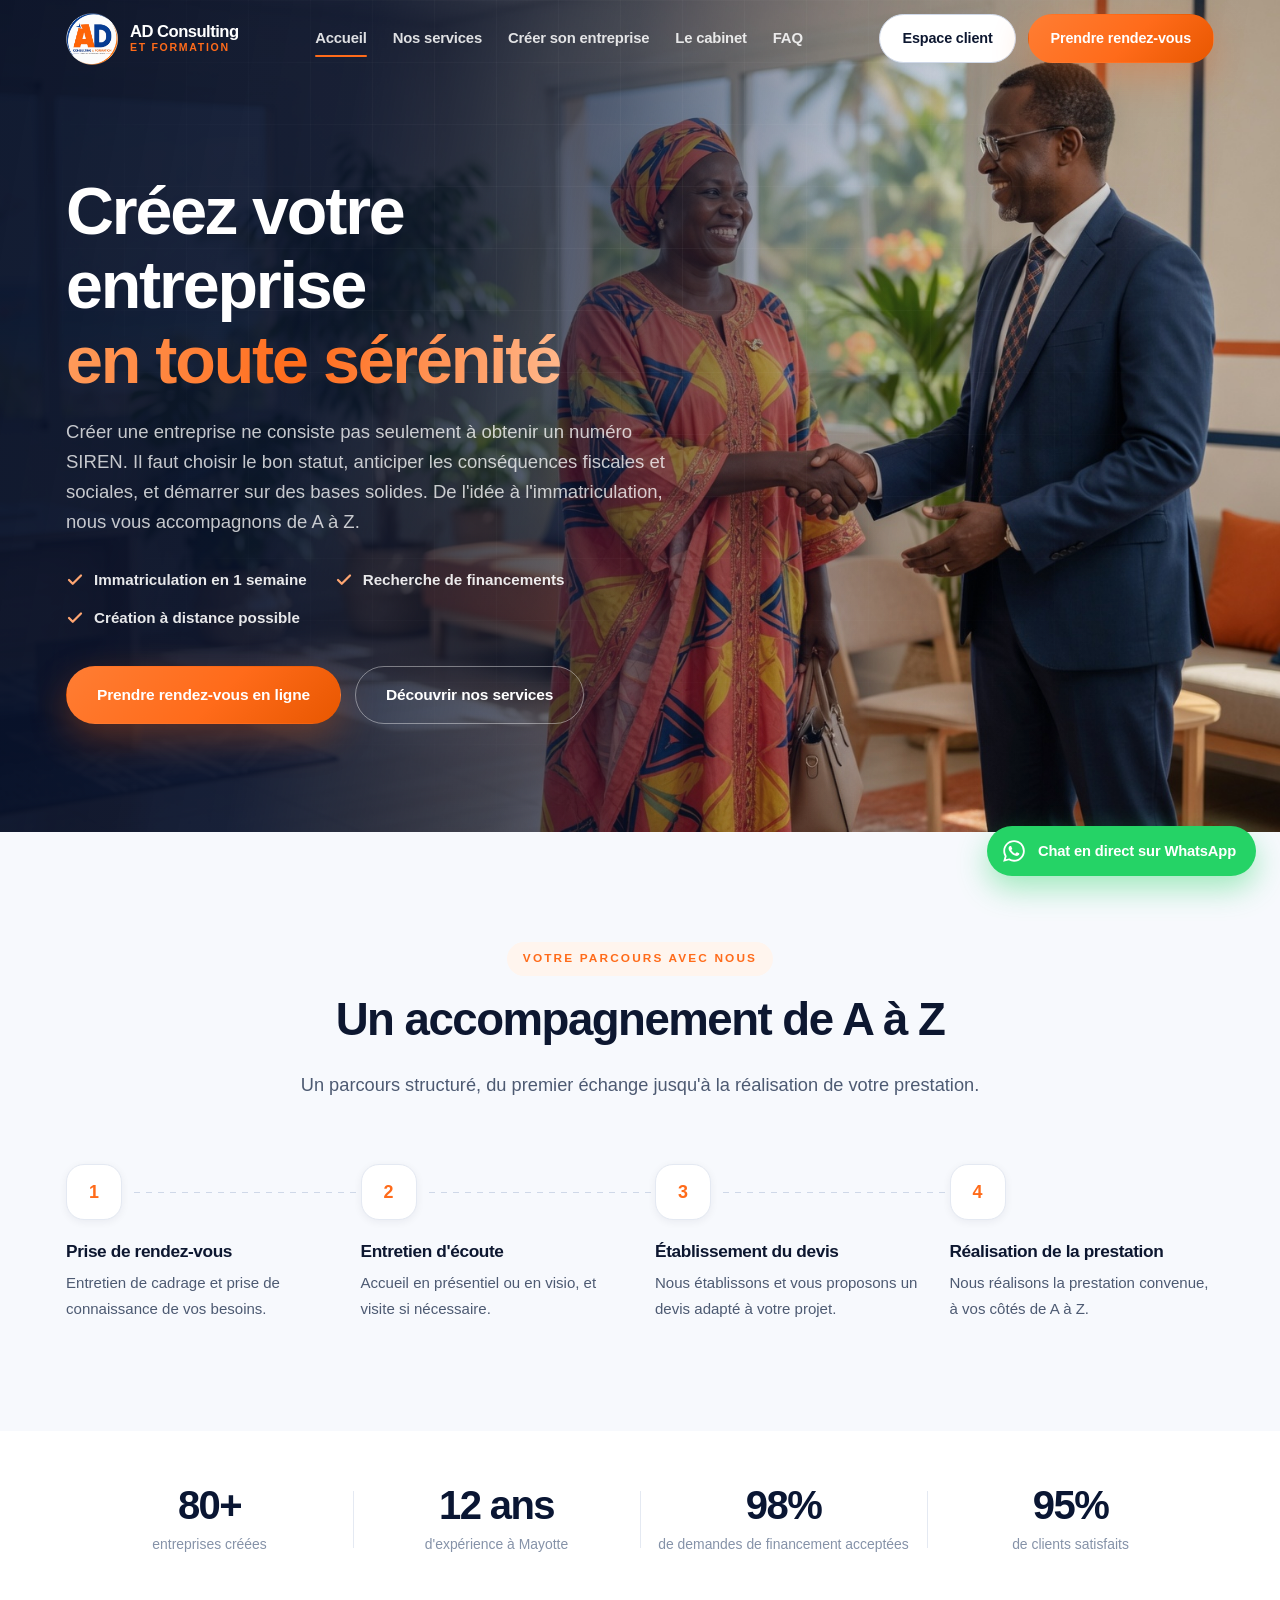
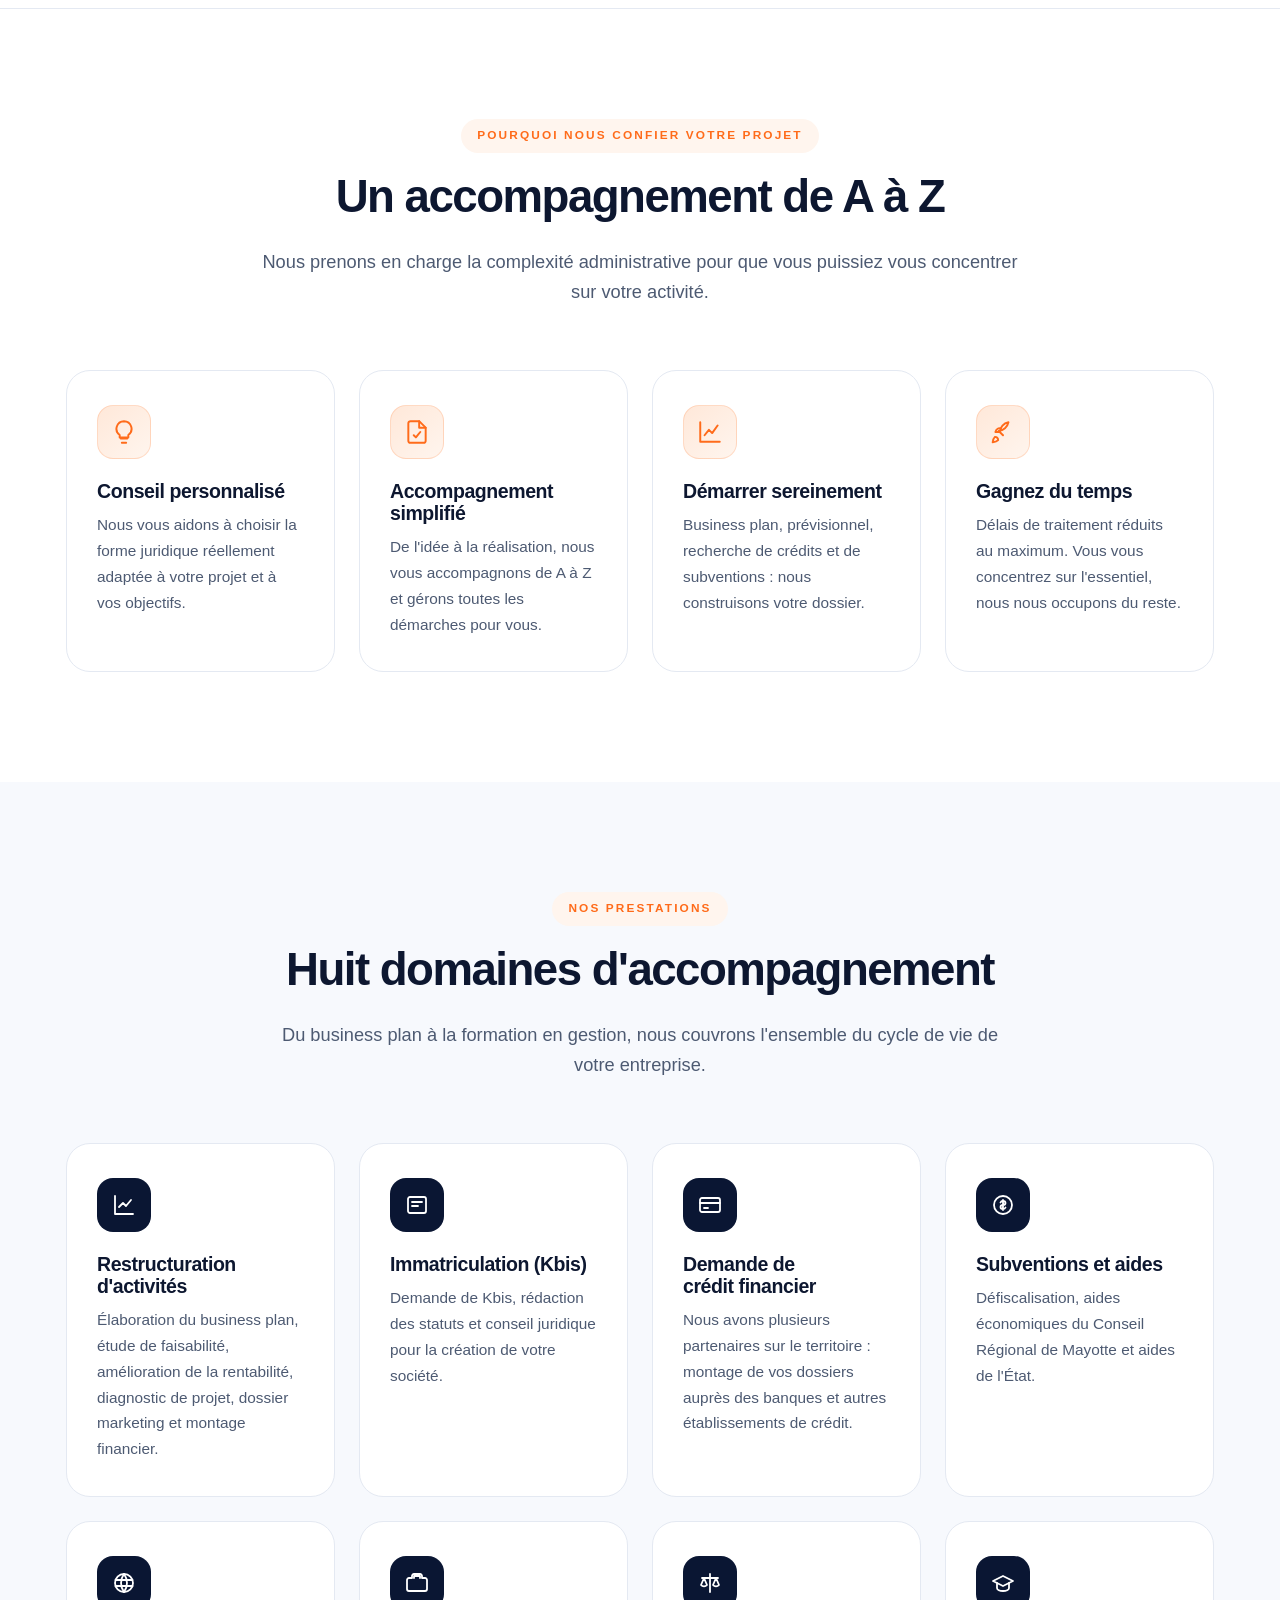
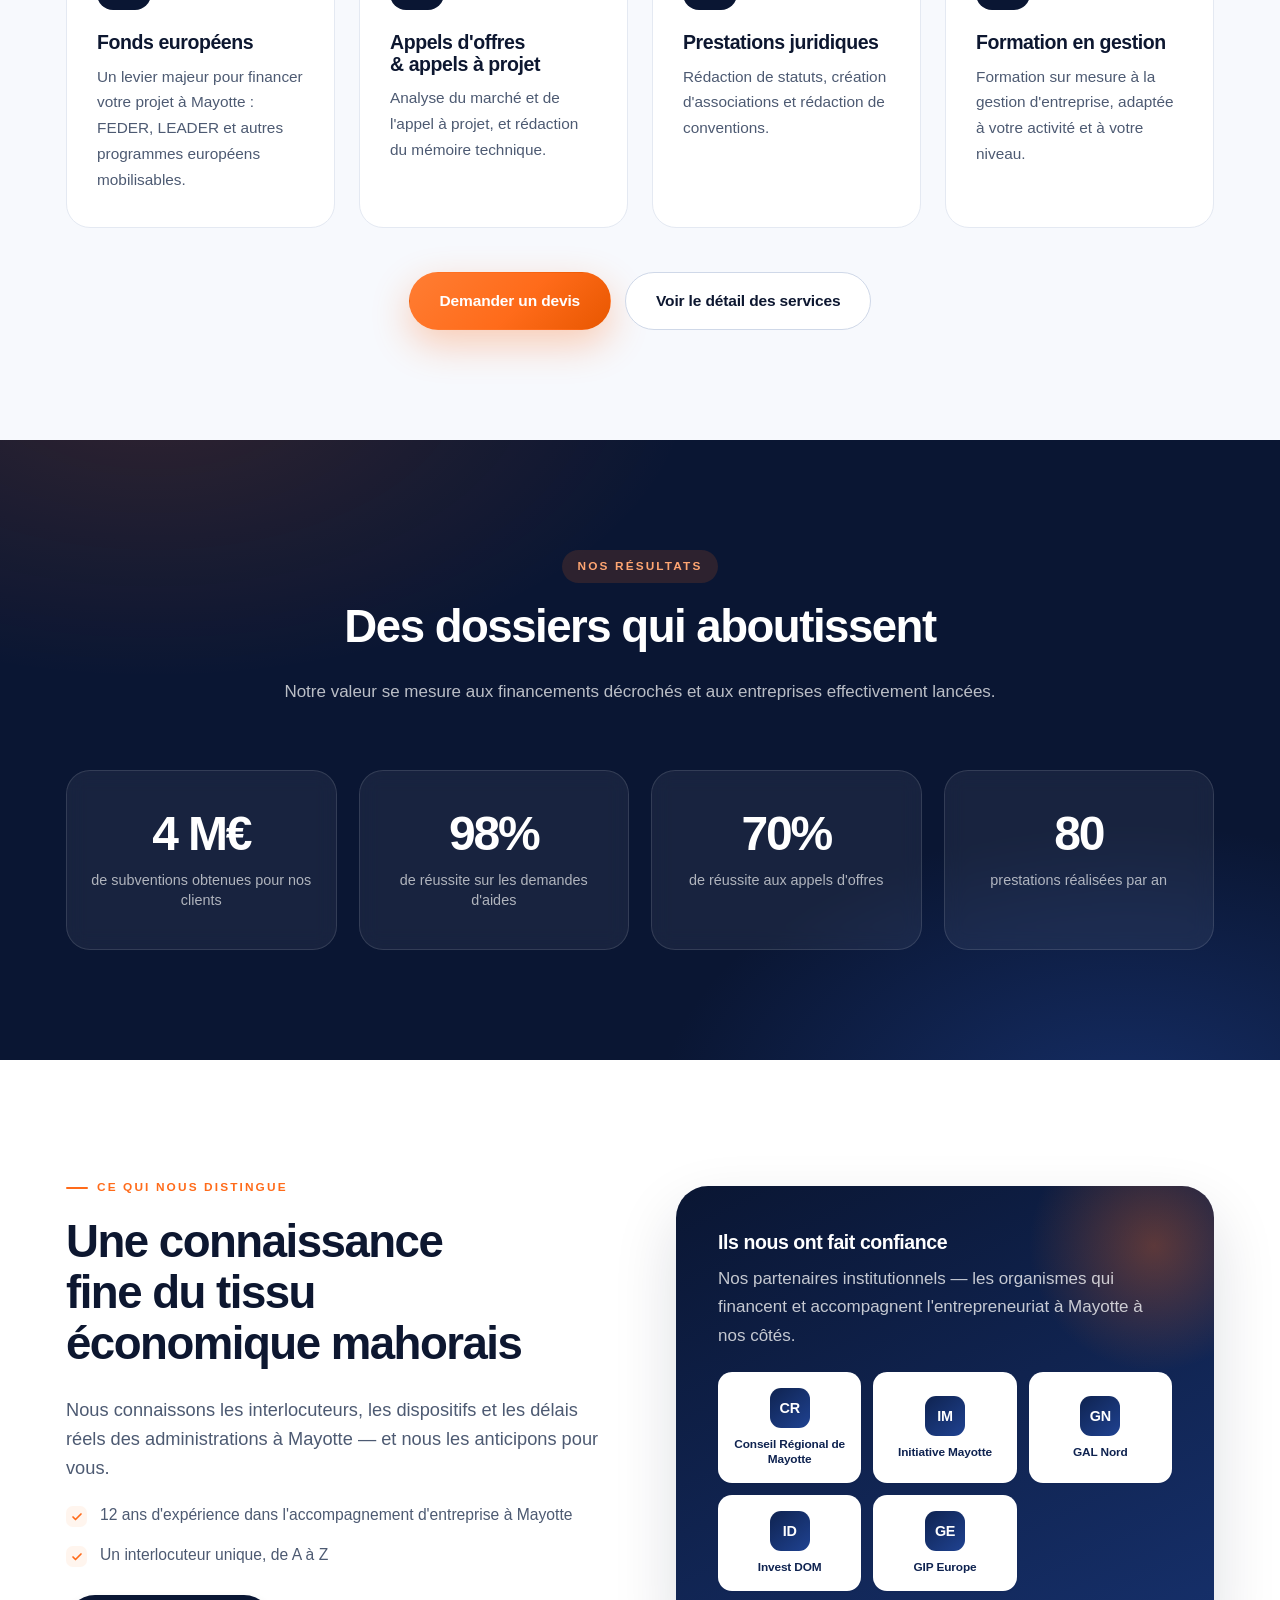
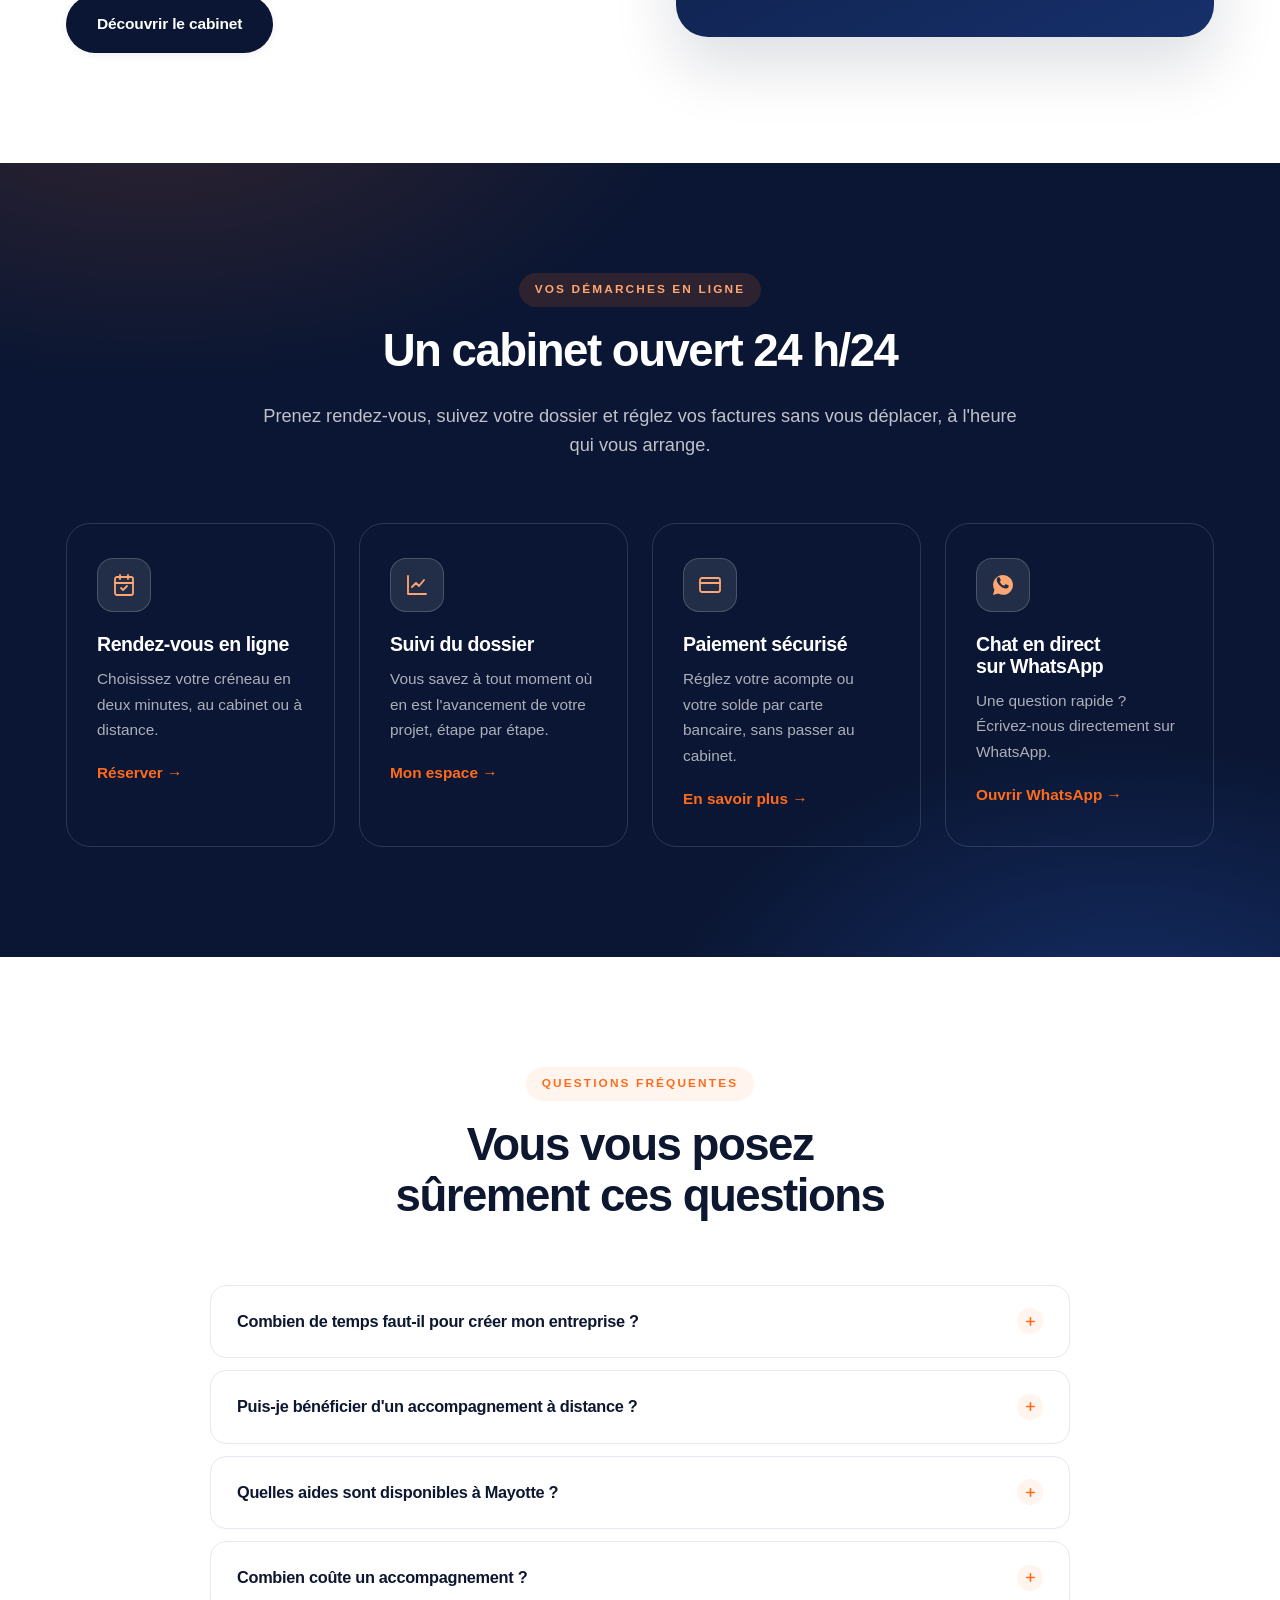
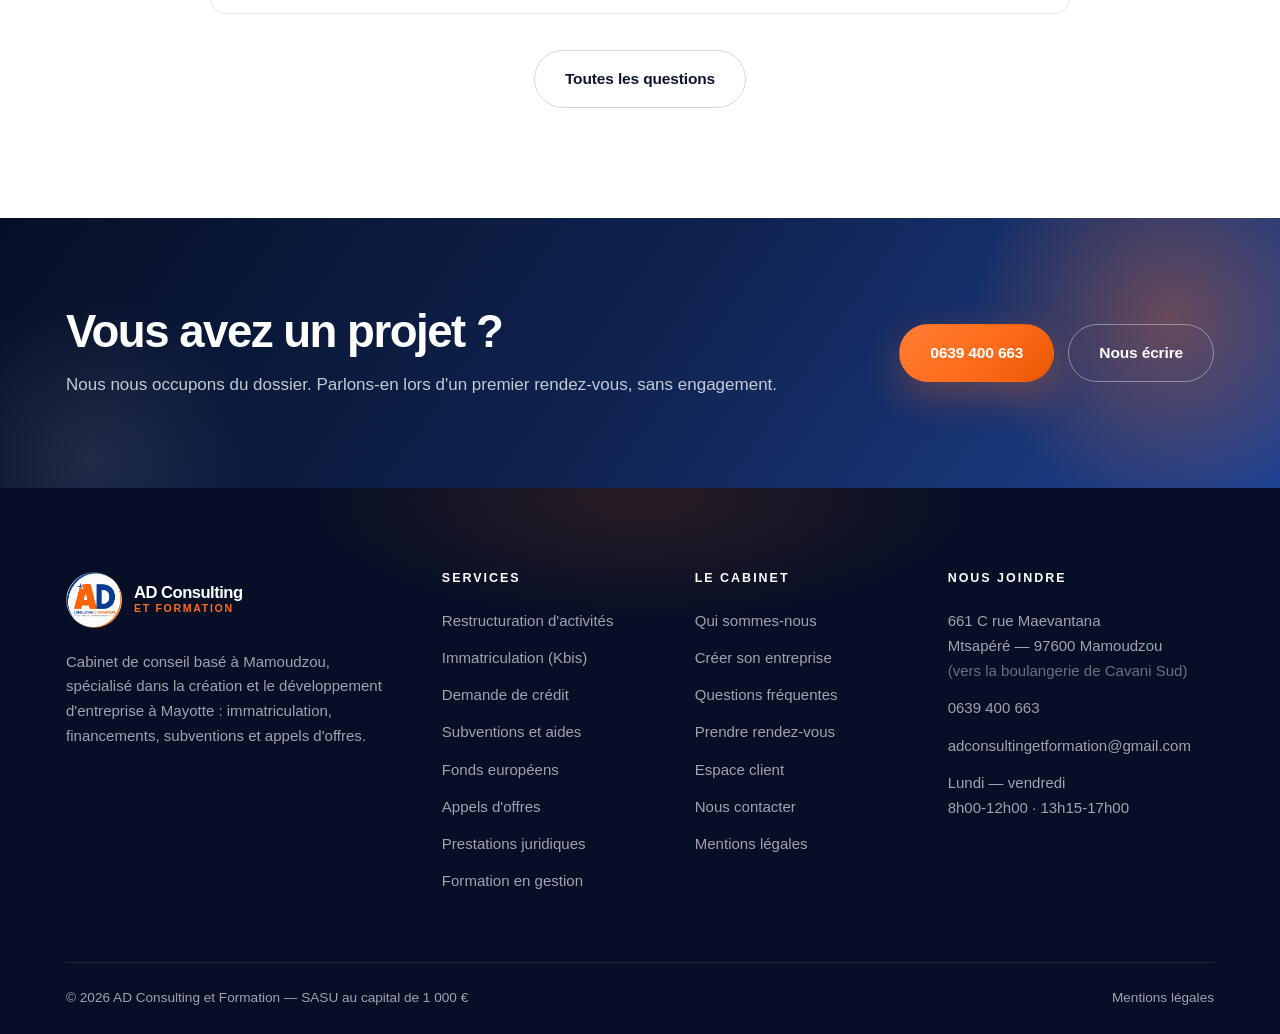
==== commit ba9d5873: "Photo d accueil dans le hero (desktop + mobile), parcours en section dediee Co-Authored-By: Claude O" ====
--- a/index.html
+++ b/index.html
@@ -82,8 +82,8 @@
 
 <!-- ============================ HÉROS ============================ -->
 <section class="hero hero--photo">
-  <div class="container hero__grid">
-    <div>
+  <div class="container">
+    <div class="hero__content">
       <h1>Créez votre entreprise<br><span class="grad">en toute sérénité</span></h1>
       <p class="hero__sub">
         Créer une entreprise ne consiste pas seulement à obtenir un numéro SIREN.
@@ -112,17 +112,39 @@
         <a class="btn btn--outline-light" href="services.html">Découvrir nos services</a>
       </div>
     </div>
-
-    <aside class="hero__card reveal">
-      <h3>Votre parcours avec nous</h3>
-      <p>Un accompagnement structuré, du premier échange jusqu'à la réalisation.</p>
-      <ol class="steps">
-        <li><span><strong>Prise de rendez-vous</strong><span>Entretien de cadrage et prise de connaissance de vos besoins.</span></span></li>
-        <li><span><strong>Entretien d'écoute</strong><span>Accueil en présentiel ou en visio, et visite si nécessaire.</span></span></li>
-        <li><span><strong>Établissement du devis</strong><span>Nous établissons et vous proposons un devis adapté à votre projet.</span></span></li>
-        <li><span><strong>Réalisation de la prestation</strong><span>Nous réalisons la prestation convenue, à vos côtés de A à Z.</span></span></li>
-      </ol>
-    </aside>
+  </div>
+</section>
+
+<!-- ============================ PARCOURS ============================ -->
+<section class="section section--paper">
+  <div class="container">
+    <div class="section-head reveal">
+      <span class="eyebrow">Votre parcours avec nous</span>
+      <h2>Un accompagnement de A à Z</h2>
+      <p class="lead">Un parcours structuré, du premier échange jusqu'à la réalisation de votre prestation.</p>
+    </div>
+    <div class="process process--linked">
+      <div class="process__step reveal">
+        <div class="process__num">1</div>
+        <h3>Prise de rendez-vous</h3>
+        <p>Entretien de cadrage et prise de connaissance de vos besoins.</p>
+      </div>
+      <div class="process__step reveal" data-delay="1">
+        <div class="process__num">2</div>
+        <h3>Entretien d'écoute</h3>
+        <p>Accueil en présentiel ou en visio, et visite si nécessaire.</p>
+      </div>
+      <div class="process__step reveal" data-delay="2">
+        <div class="process__num">3</div>
+        <h3>Établissement du devis</h3>
+        <p>Nous établissons et vous proposons un devis adapté à votre projet.</p>
+      </div>
+      <div class="process__step reveal" data-delay="3">
+        <div class="process__num">4</div>
+        <h3>Réalisation de la prestation</h3>
+        <p>Nous réalisons la prestation convenue, à vos côtés de A à Z.</p>
+      </div>
+    </div>
   </div>
 </section>
 
--- a/assets/css/style.css
+++ b/assets/css/style.css
@@ -346,23 +346,36 @@
     radial-gradient(760px 560px at 55% 118%, rgba(255, 107, 26, .12), transparent 62%),
     linear-gradient(160deg, var(--navy-900) 0%, var(--navy-800) 45%, var(--navy-700) 100%);
 }
-/* Variante avec photo de fond : l'overlay sombre garde le texte lisible.
-   Si assets/img/hero.jpg est absente, l'overlay + le fond marine restent élégants. */
+/* Variante avec photo de fond : les personnes restent visibles à droite,
+   l'overlay sombre à gauche garde le texte lisible. Fallback marine si absente. */
+.hero--photo { padding-top: calc(var(--header-h) + 96px); padding-bottom: 108px; }
 .hero--photo::before {
   background:
-    linear-gradient(108deg, rgba(6,15,38,.95) 0%, rgba(9,19,45,.86) 38%, rgba(15,35,80,.55) 72%, rgba(15,35,80,.30) 100%),
-    radial-gradient(900px 520px at 88% -8%, rgba(255,107,26,.26), transparent 58%),
-    url("../img/hero.jpg") center right / cover no-repeat,
+    linear-gradient(100deg,
+      rgba(6,15,38,.95) 0%,
+      rgba(8,18,44,.90) 26%,
+      rgba(10,22,51,.66) 45%,
+      rgba(12,28,66,.30) 60%,
+      rgba(15,35,80,.06) 76%,
+      rgba(15,35,80,0) 88%),
+    url("../img/hero.jpg") right center / cover no-repeat,
     var(--navy-900);
 }
+.hero__content { position: relative; z-index: 1; max-width: 600px; }
+
 @media (max-width: 1080px) {
+  .hero--photo { padding-bottom: 88px; }
   .hero--photo::before {
     background:
-      linear-gradient(160deg, rgba(6,15,38,.95) 0%, rgba(10,22,51,.90) 55%, rgba(15,35,80,.72) 100%),
-      radial-gradient(700px 460px at 80% -8%, rgba(255,107,26,.24), transparent 60%),
-      url("../img/hero.jpg") center / cover no-repeat,
+      linear-gradient(178deg,
+        rgba(6,15,38,.93) 0%,
+        rgba(8,18,44,.86) 38%,
+        rgba(10,22,51,.60) 72%,
+        rgba(12,28,66,.42) 100%),
+      url("../img/hero.jpg") 70% center / cover no-repeat,
       var(--navy-900);
   }
+  .hero__content { max-width: 100%; }
 }
 
 /* Trame fine */
